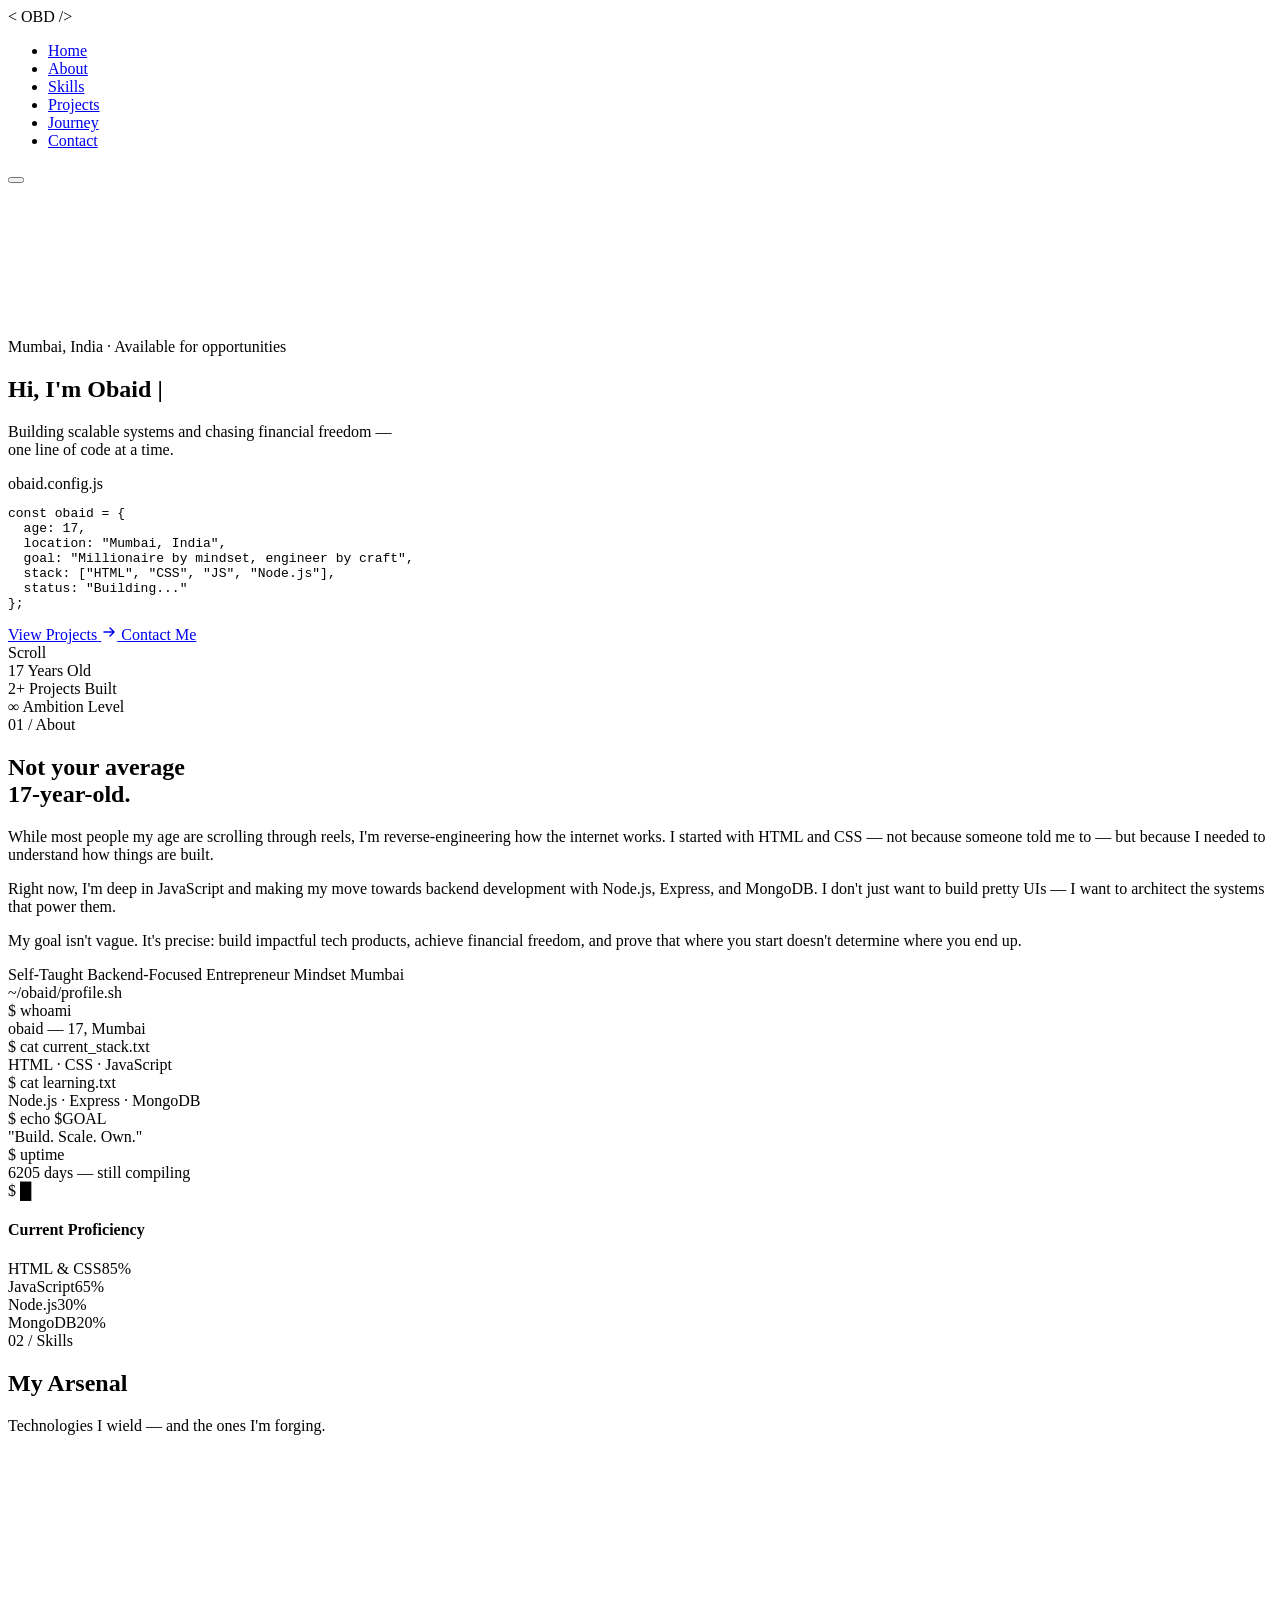
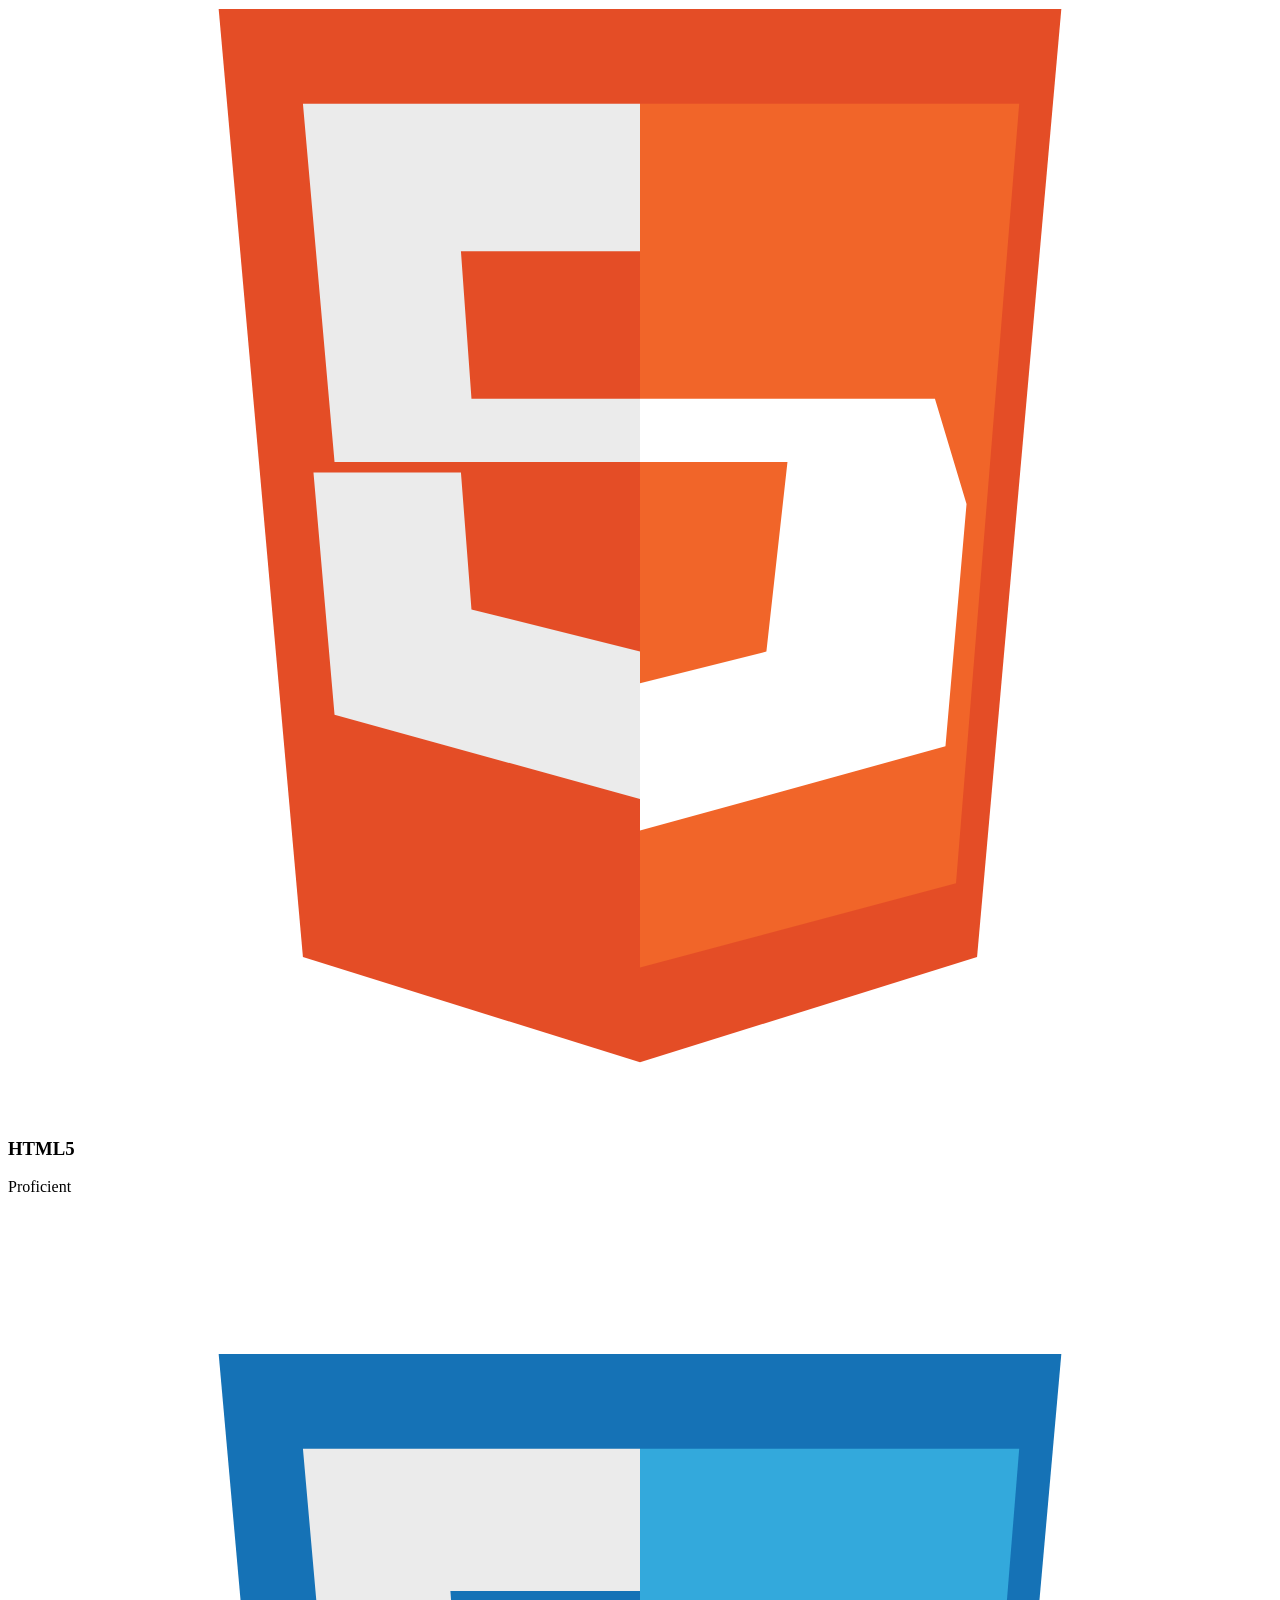
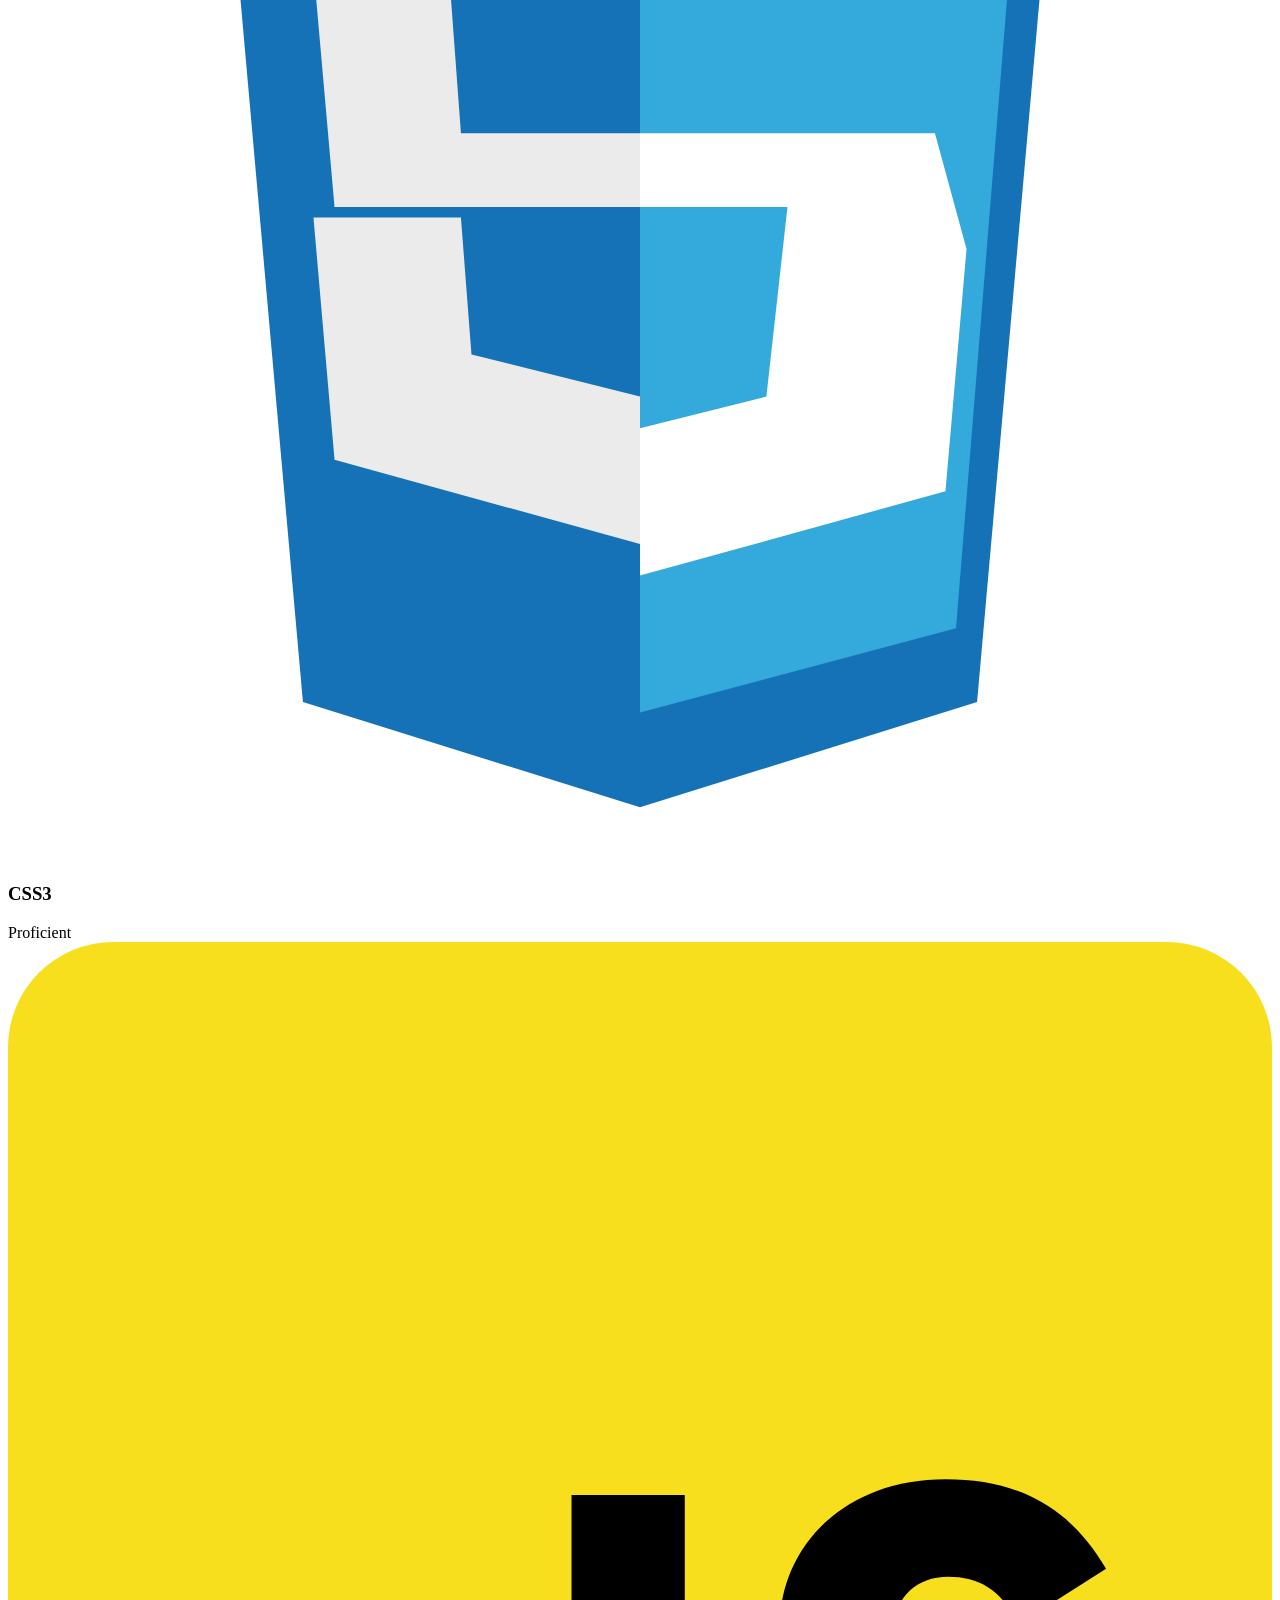
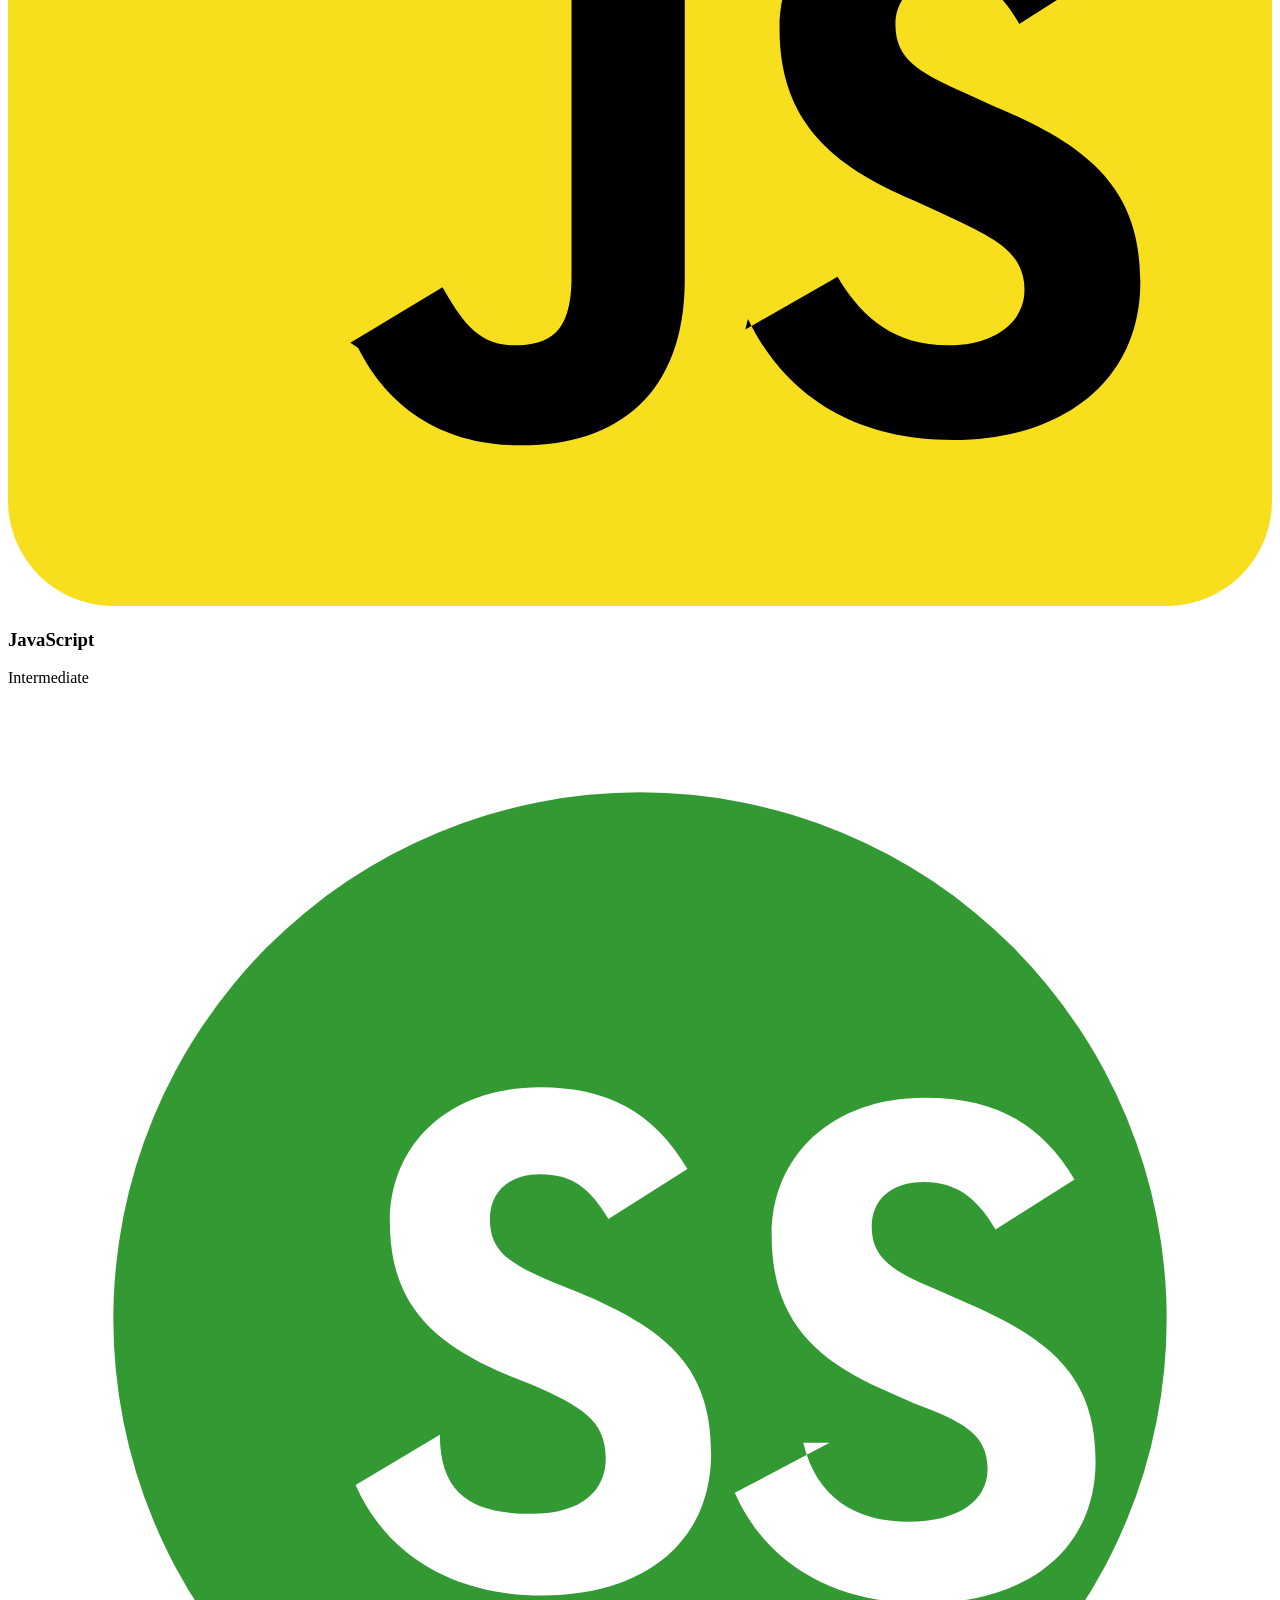
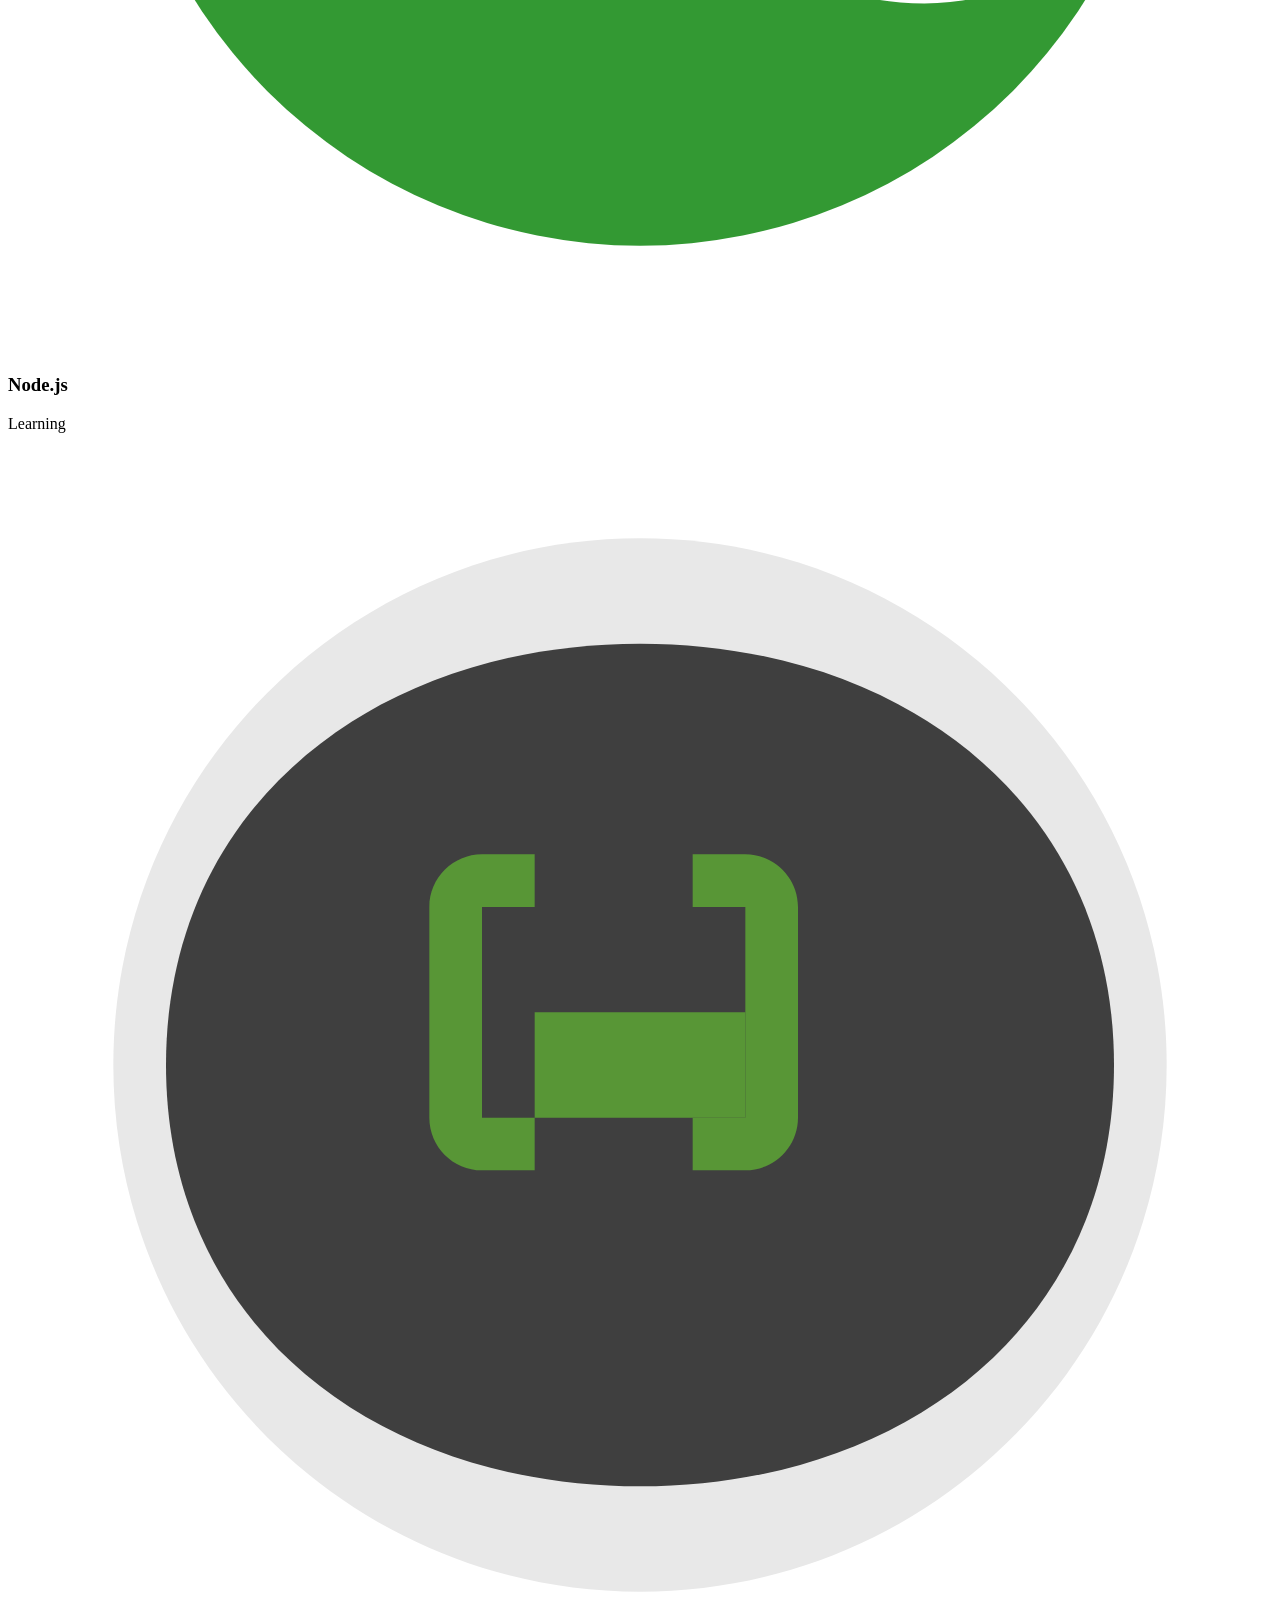
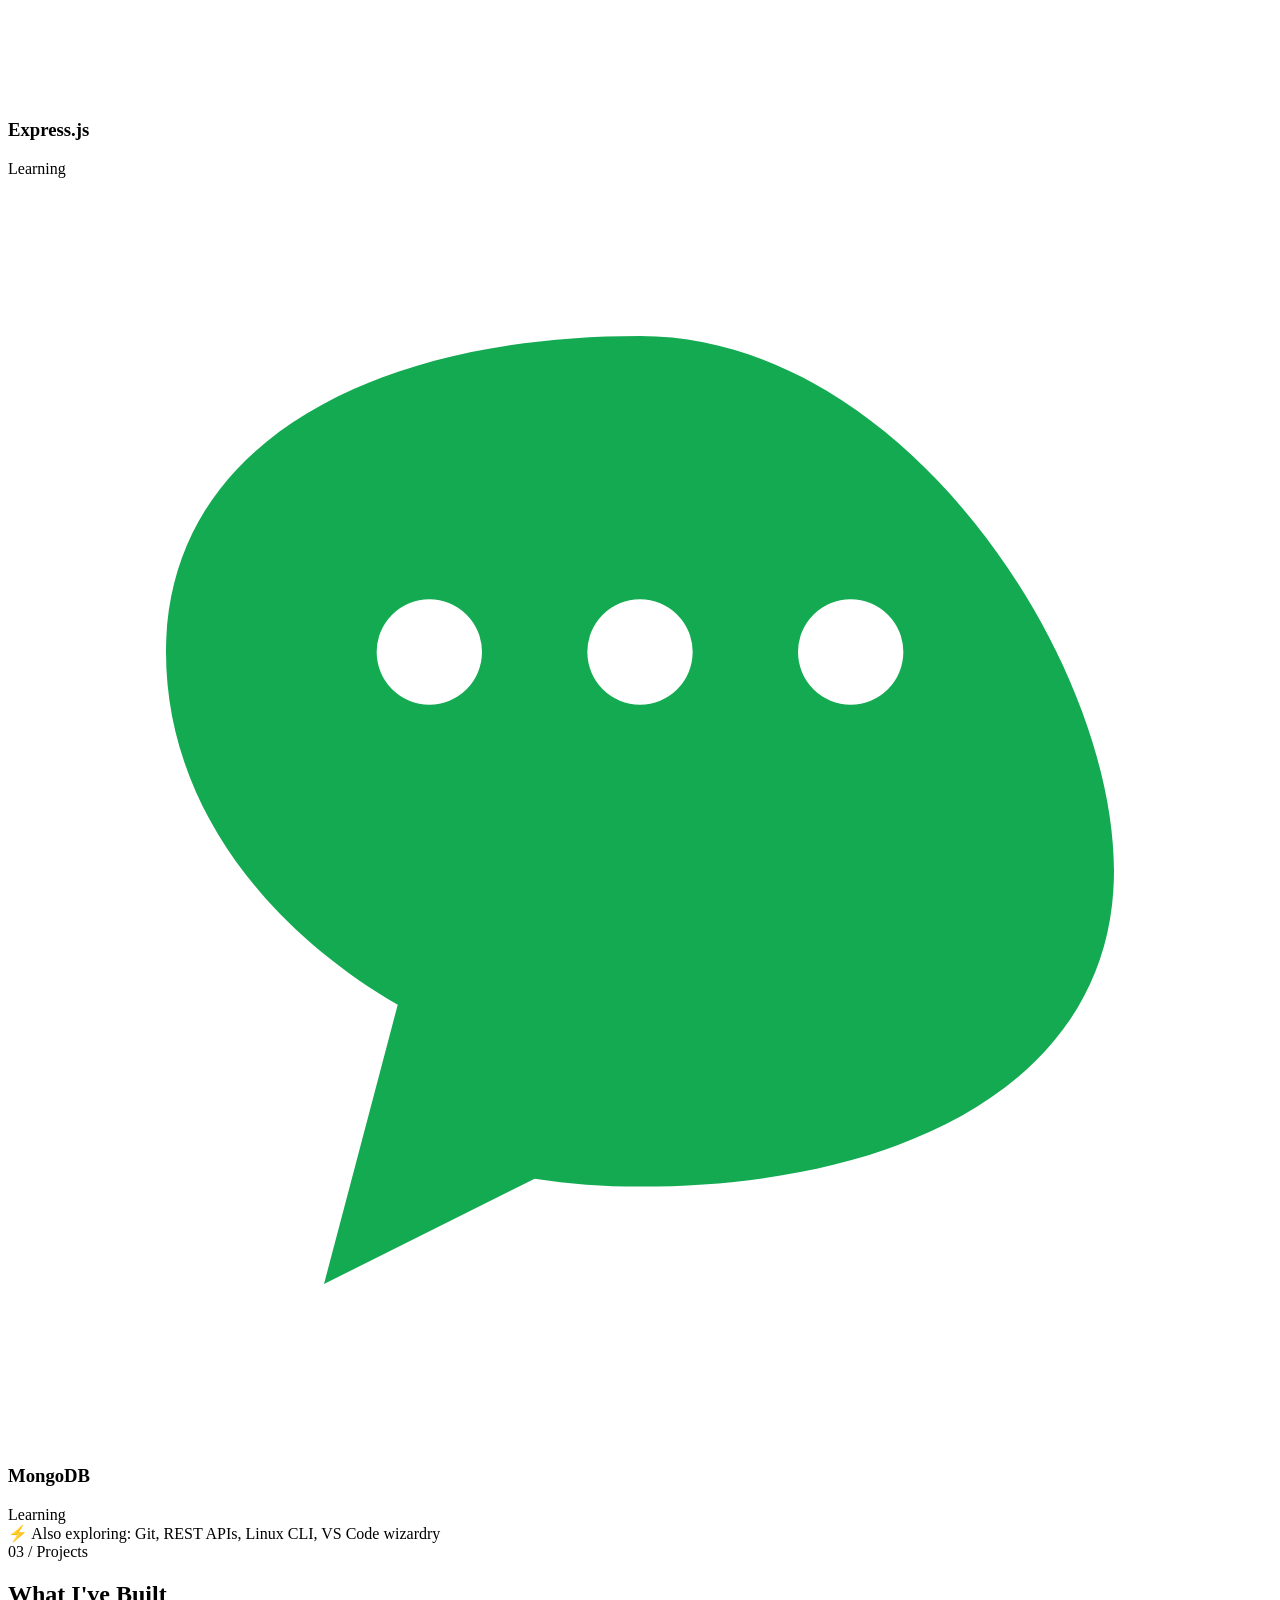
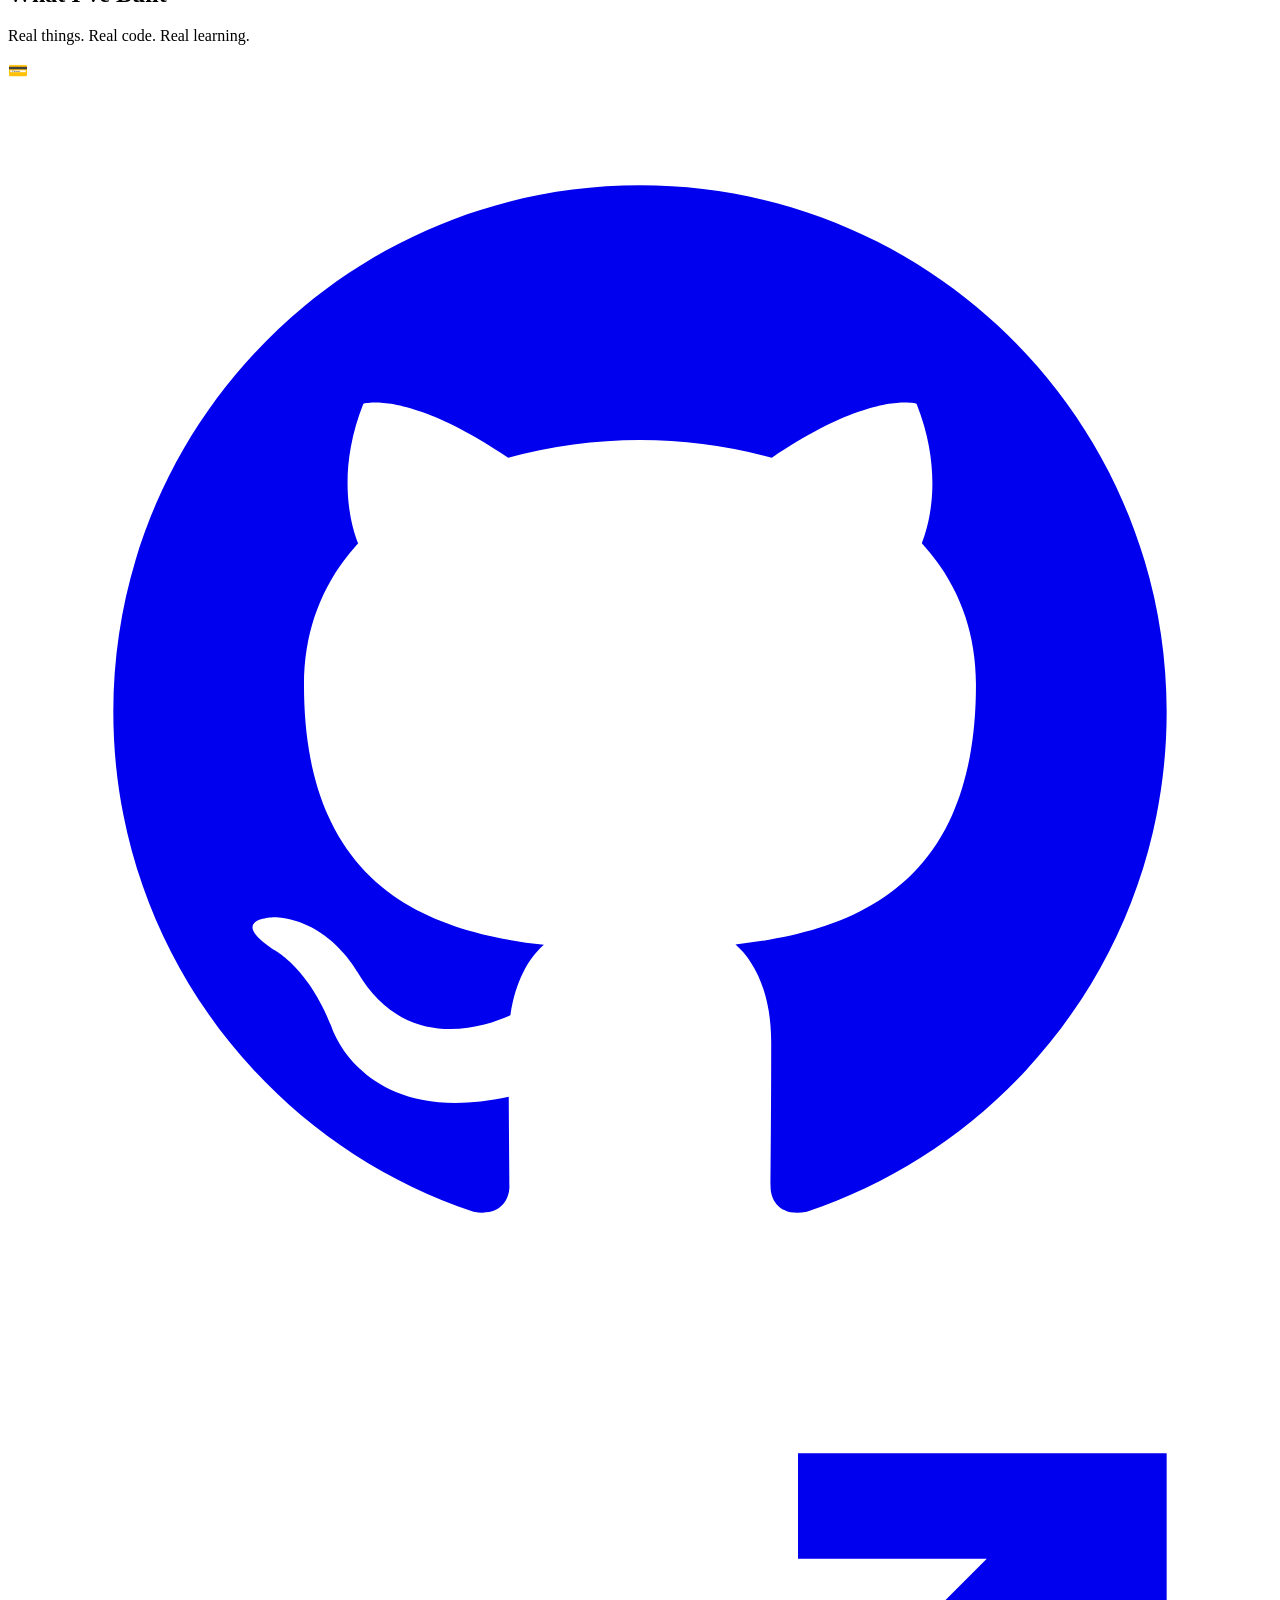
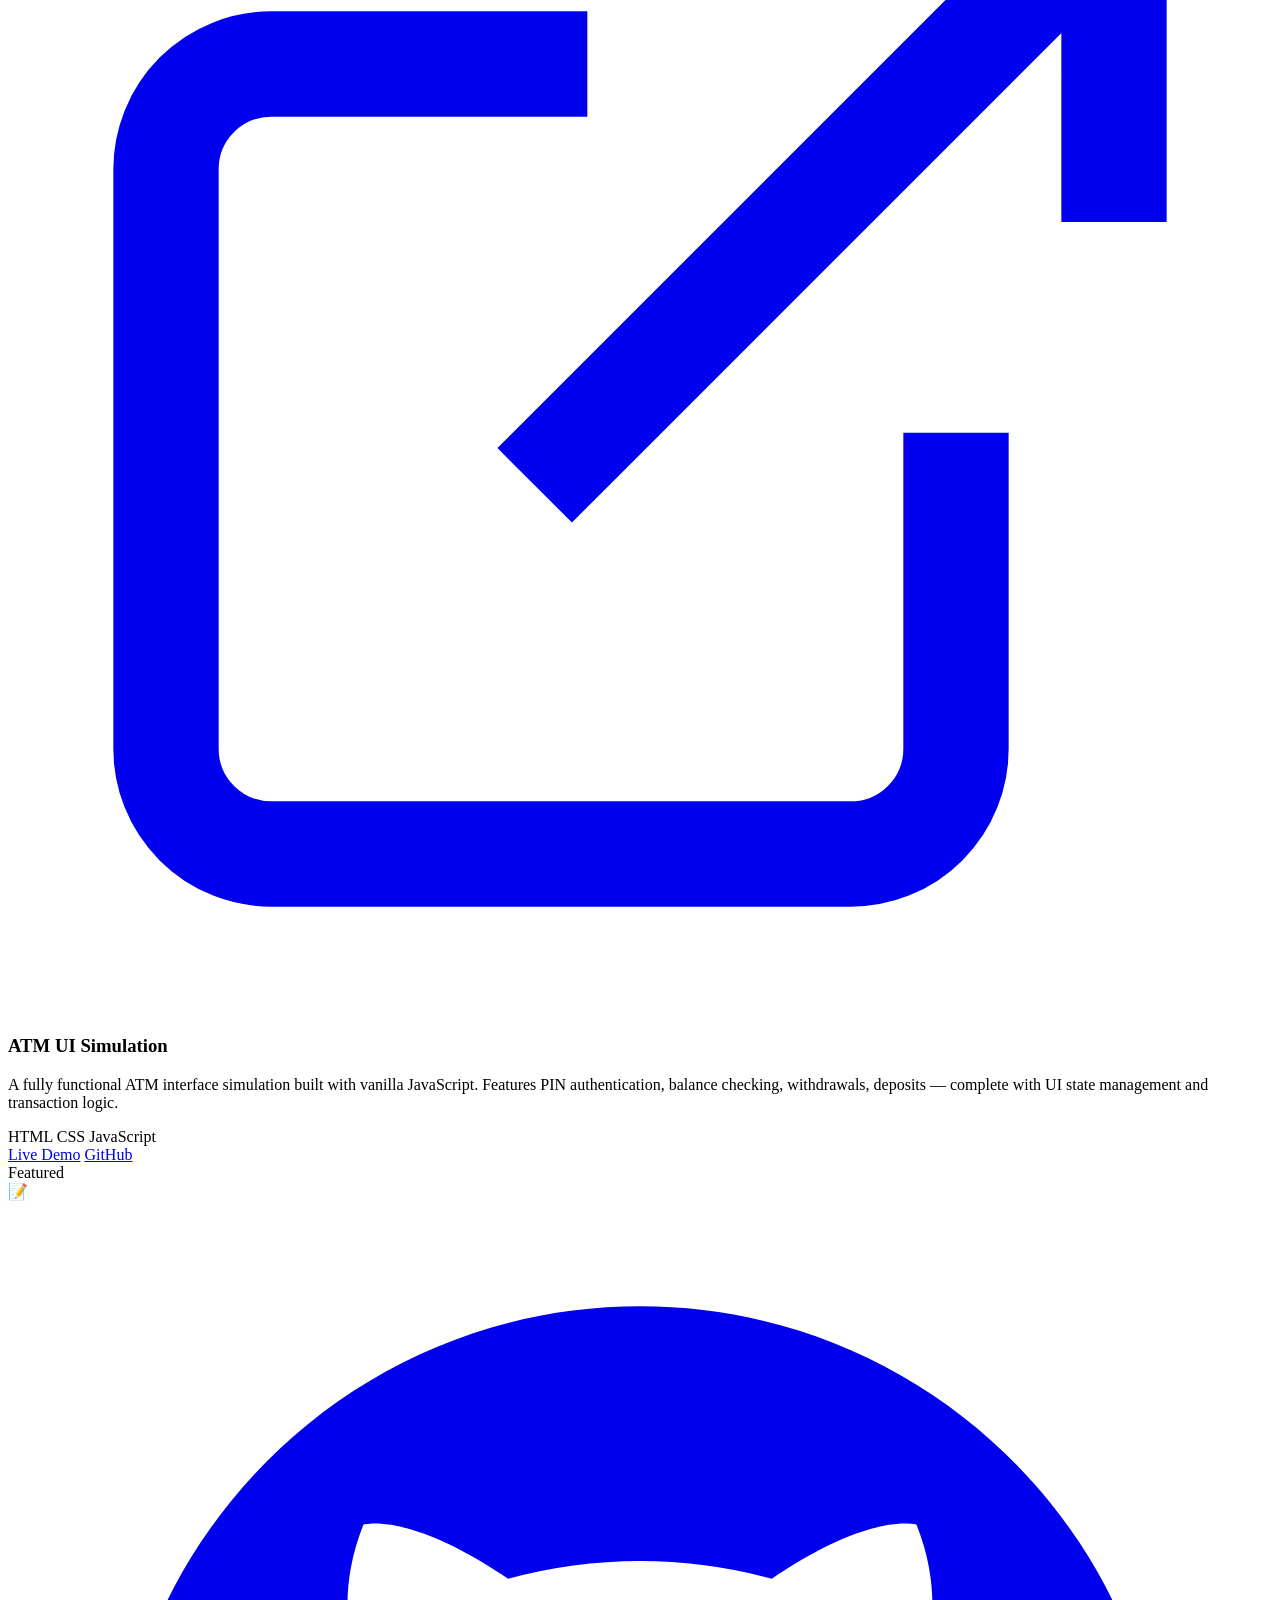
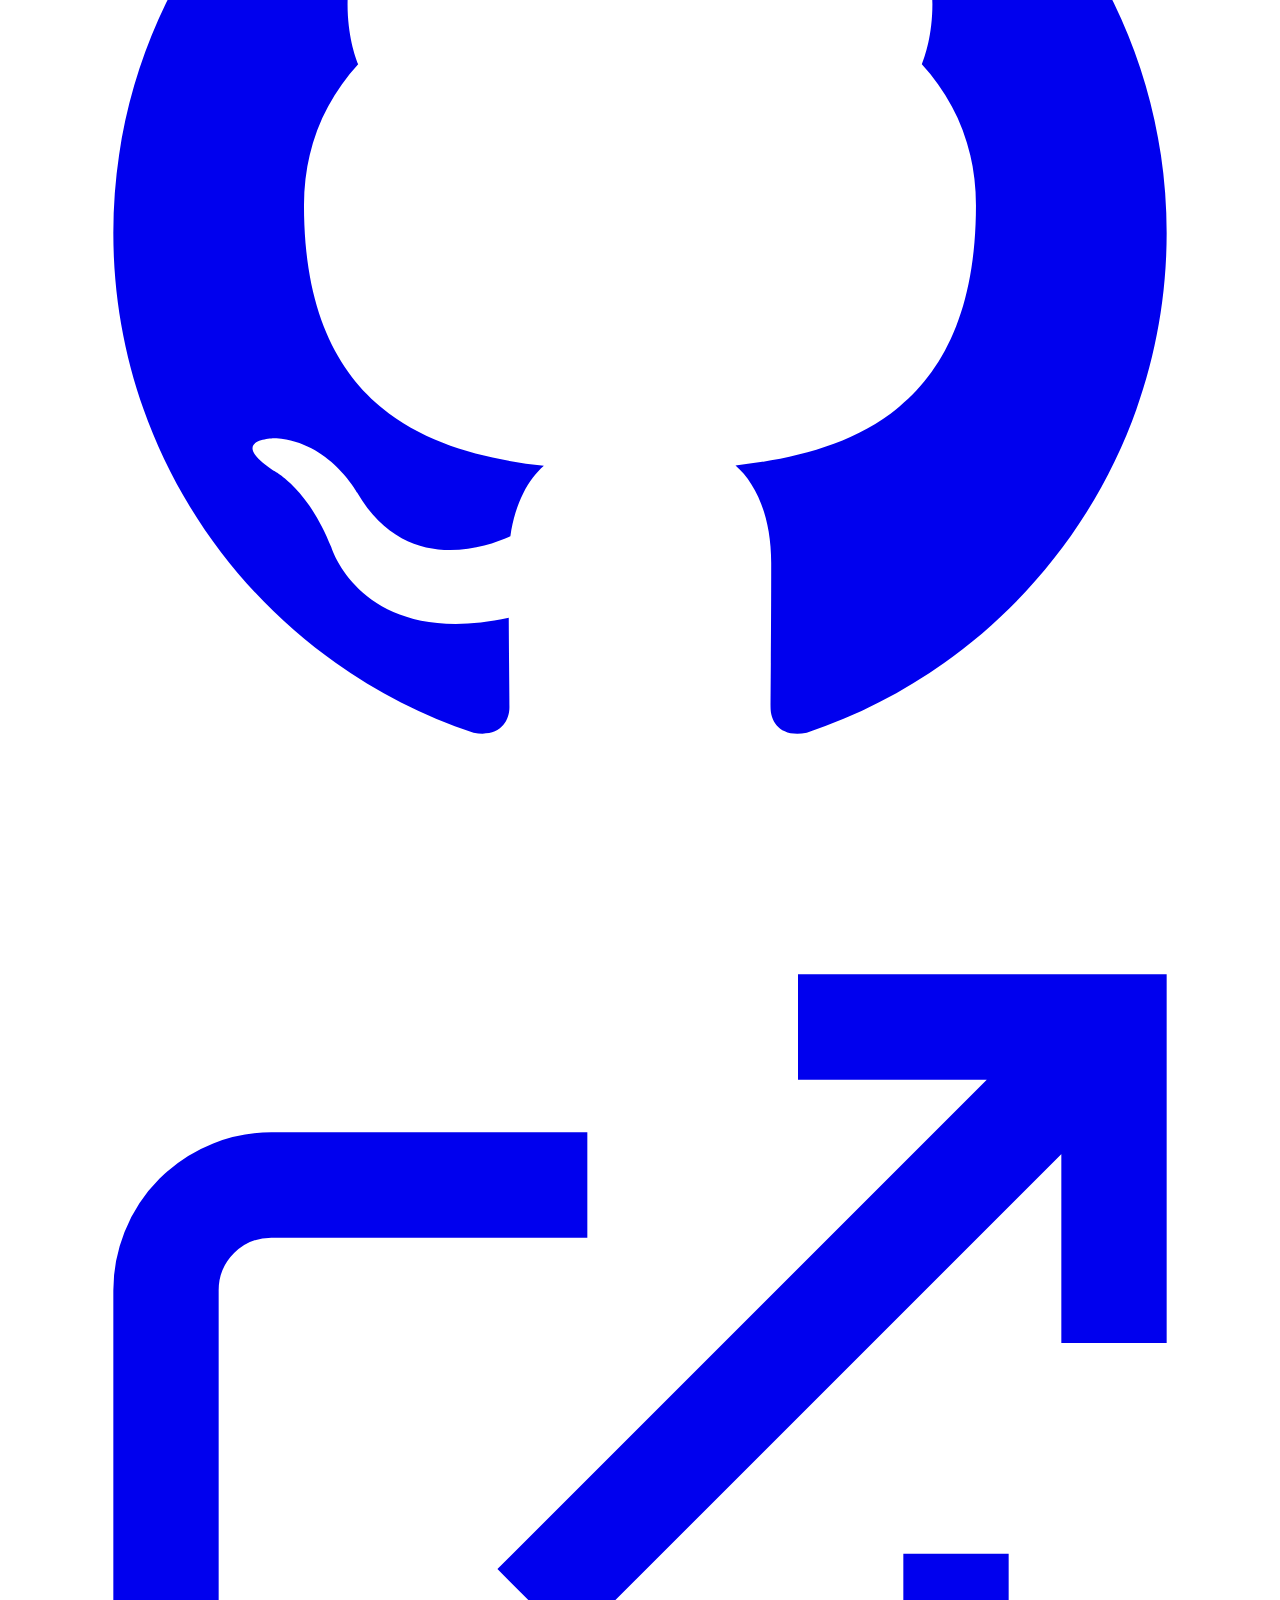
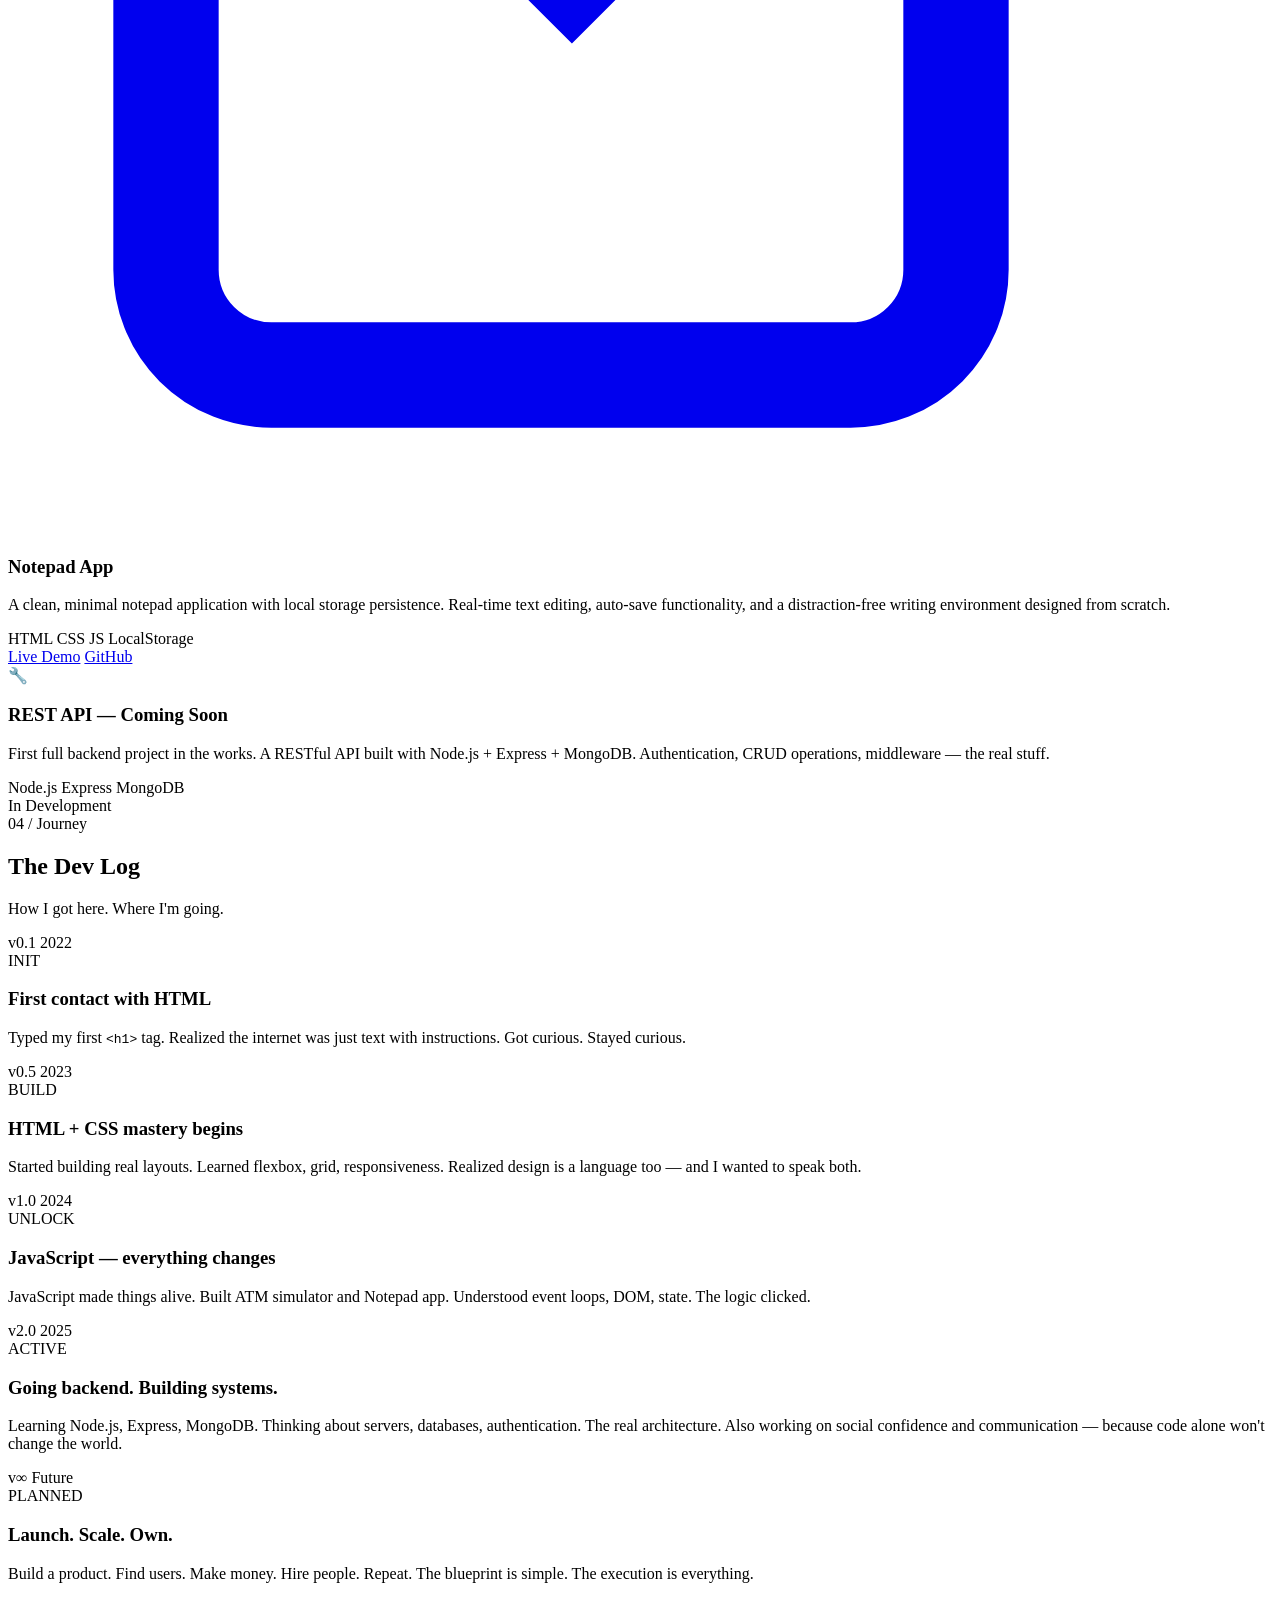
==== index.html @ c36f5278 "Rename Github port/index.html to index.html" ====
<!doctype html>
<html lang="en">
  <head>
    <meta charset="UTF-8" />
    <meta name="viewport" content="width=device-width, initial-scale=1.0" />
    <title>Obaid — Backend Engineer & Entrepreneur</title>
    <link rel="stylesheet" href="style.css" />
    <link rel="preconnect" href="https://fonts.googleapis.com" />
    <link rel="preconnect" href="https://fonts.gstatic.com" crossorigin />
    <link
      href="https://fonts.googleapis.com/css2?family=Space+Grotesk:wght@300;400;500;600;700&family=JetBrains+Mono:wght@300;400;500;700&family=Syne:wght@400;700;800&display=swap"
      rel="stylesheet"
    />
  </head>
  <body>
    <!-- CURSOR -->
    <div class="cursor" id="cursor"></div>
    <div class="cursor-trail" id="cursorTrail"></div>

    <!-- NAVBAR -->
    <nav class="navbar" id="navbar">
      <div class="nav-logo">
        <span class="logo-bracket">&lt;</span>
        <span class="logo-name">OBD</span>
        <span class="logo-bracket">/&gt;</span>
      </div>
      <ul class="nav-links">
        <li><a href="#hero" class="nav-link">Home</a></li>
        <li><a href="#about" class="nav-link">About</a></li>
        <li><a href="#skills" class="nav-link">Skills</a></li>
        <li><a href="#projects" class="nav-link">Projects</a></li>
        <li><a href="#journey" class="nav-link">Journey</a></li>
        <li><a href="#contact" class="nav-link">Contact</a></li>
      </ul>
      <button class="nav-toggle" id="navToggle" aria-label="Toggle menu">
        <span></span><span></span><span></span>
      </button>
    </nav>

    <!-- HERO -->
    <section class="hero" id="hero">
      <canvas id="heroCanvas"></canvas>
      <div class="hero-grid-overlay"></div>

      <div class="hero-content">
        <div class="hero-tag">
          <span class="tag-dot"></span>
          <span>Mumbai, India · Available for opportunities</span>
        </div>

        <h1 class="hero-title">
          <span class="title-line">
            <span class="title-hi">Hi, I'm</span>
            <span class="title-name"> Obaid</span>
          </span>
          <span class="title-line title-line-2">
            <span class="title-role typed-text" id="typedText"></span>
            <span class="cursor-blink">|</span>
          </span>
        </h1>

        <p class="hero-sub">
          Building scalable systems and chasing financial freedom —<br />
          one line of code at a time.
        </p>

        <div class="hero-code-snippet">
          <div class="snippet-header">
            <span class="dot red"></span>
            <span class="dot yellow"></span>
            <span class="dot green"></span>
            <span class="snippet-filename">obaid.config.js</span>
          </div>
          <pre
            class="snippet-body"
          ><code><span class="kw">const</span> obaid = {
  age: <span class="num">17</span>,
  location: <span class="str">"Mumbai, India"</span>,
  goal: <span class="str">"Millionaire by mindset, engineer by craft"</span>,
  stack: [<span class="str">"HTML"</span>, <span class="str">"CSS"</span>, <span class="str">"JS"</span>, <span class="str">"Node.js"</span>],
  status: <span class="str">"Building..."</span>
};</code></pre>
        </div>

        <div class="hero-cta">
          <a href="#projects" class="btn btn-primary">
            <span>View Projects</span>
            <svg width="16" height="16" viewBox="0 0 16 16" fill="none">
              <path
                d="M3 8h10M9 4l4 4-4 4"
                stroke="currentColor"
                stroke-width="1.5"
                stroke-linecap="round"
                stroke-linejoin="round"
              />
            </svg>
          </a>
          <a href="#contact" class="btn btn-ghost">Contact Me</a>
        </div>

        <div class="hero-scroll-hint">
          <div class="scroll-line"></div>
          <span>Scroll</span>
        </div>
      </div>

      <div class="hero-stats">
        <div class="stat-item">
          <span class="stat-num">17</span>
          <span class="stat-label">Years Old</span>
        </div>
        <div class="stat-divider"></div>
        <div class="stat-item">
          <span class="stat-num">2+</span>
          <span class="stat-label">Projects Built</span>
        </div>
        <div class="stat-divider"></div>
        <div class="stat-item">
          <span class="stat-num">∞</span>
          <span class="stat-label">Ambition Level</span>
        </div>
      </div>
    </section>

    <!-- ABOUT -->
    <section class="about" id="about">
      <div class="section-container">
        <div class="section-label">
          <span class="label-line"></span>
          <span>01 / About</span>
        </div>

        <div class="about-grid">
          <div class="about-left">
            <h2 class="section-title">
              Not your average<br />
              <span class="accent-green">17-year-old</span>.
            </h2>
            <div class="about-text">
              <p>
                While most people my age are scrolling through reels, I'm
                reverse-engineering how the internet works. I started with HTML
                and CSS — not because someone told me to — but because I needed
                to understand how things are built.
              </p>
              <p>
                Right now, I'm deep in JavaScript and making my move towards
                backend development with
                <span class="highlight">Node.js, Express, and MongoDB</span>. I
                don't just want to build pretty UIs — I want to architect the
                systems that power them.
              </p>
              <p>
                My goal isn't vague. It's precise: build impactful tech
                products, achieve financial freedom, and prove that where you
                start doesn't determine where you end up.
              </p>
            </div>

            <div class="about-badges">
              <span class="badge">Self-Taught</span>
              <span class="badge">Backend-Focused</span>
              <span class="badge">Entrepreneur Mindset</span>
              <span class="badge">Mumbai</span>
            </div>
          </div>

          <div class="about-right">
            <div class="terminal-card">
              <div class="terminal-header">
                <span class="dot red"></span>
                <span class="dot yellow"></span>
                <span class="dot green"></span>
                <span class="terminal-title">~/obaid/profile.sh</span>
              </div>
              <div class="terminal-body">
                <div class="terminal-line">
                  <span class="prompt">$</span> <span class="cmd">whoami</span>
                </div>
                <div class="terminal-output">obaid — 17, Mumbai</div>
                <div class="terminal-line">
                  <span class="prompt">$</span>
                  <span class="cmd">cat current_stack.txt</span>
                </div>
                <div class="terminal-output green">HTML · CSS · JavaScript</div>
                <div class="terminal-line">
                  <span class="prompt">$</span>
                  <span class="cmd">cat learning.txt</span>
                </div>
                <div class="terminal-output gold">
                  Node.js · Express · MongoDB
                </div>
                <div class="terminal-line">
                  <span class="prompt">$</span>
                  <span class="cmd">echo $GOAL</span>
                </div>
                <div class="terminal-output">"Build. Scale. Own."</div>
                <div class="terminal-line">
                  <span class="prompt">$</span> <span class="cmd">uptime</span>
                </div>
                <div class="terminal-output">6205 days — still compiling</div>
                <div class="terminal-line blink-line">
                  <span class="prompt">$</span>
                  <span class="cursor-blink">█</span>
                </div>
              </div>
            </div>

            <div class="skill-progress-section">
              <h4 class="progress-title">Current Proficiency</h4>
              <div class="progress-bars">
                <div class="progress-item">
                  <div class="progress-label">
                    <span>HTML & CSS</span><span class="progress-pct">85%</span>
                  </div>
                  <div class="progress-bar">
                    <div
                      class="progress-fill"
                      data-width="85"
                      style="--target: 85%"
                    ></div>
                  </div>
                </div>
                <div class="progress-item">
                  <div class="progress-label">
                    <span>JavaScript</span><span class="progress-pct">65%</span>
                  </div>
                  <div class="progress-bar">
                    <div
                      class="progress-fill"
                      data-width="65"
                      style="--target: 65%"
                    ></div>
                  </div>
                </div>
                <div class="progress-item">
                  <div class="progress-label">
                    <span>Node.js</span><span class="progress-pct">30%</span>
                  </div>
                  <div class="progress-bar">
                    <div
                      class="progress-fill"
                      data-width="30"
                      style="--target: 30%"
                    ></div>
                  </div>
                </div>
                <div class="progress-item">
                  <div class="progress-label">
                    <span>MongoDB</span><span class="progress-pct">20%</span>
                  </div>
                  <div class="progress-bar">
                    <div
                      class="progress-fill"
                      data-width="20"
                      style="--target: 20%"
                    ></div>
                  </div>
                </div>
              </div>
            </div>
          </div>
        </div>
      </div>
    </section>

    <!-- SKILLS -->
    <section class="skills" id="skills">
      <div class="section-container">
        <div class="section-label">
          <span class="label-line"></span>
          <span>02 / Skills</span>
        </div>
        <h2 class="section-title">
          My <span class="accent-green">Arsenal</span>
        </h2>
        <p class="section-sub">
          Technologies I wield — and the ones I'm forging.
        </p>

        <div class="skills-grid">
          <div class="skill-card" data-level="proficient">
            <div class="skill-card-glow"></div>
            <div class="skill-icon">
              <svg
                viewBox="0 0 48 48"
                fill="none"
                xmlns="http://www.w3.org/2000/svg"
              >
                <path d="M8 6l3.2 36L24 46l12.8-4L40 6H8z" fill="#E44D26" />
                <path d="M24 42.4V9.6H38.4L36 39.2 24 42.4z" fill="#F16529" />
                <path
                  d="M24 20.8H17.6l-.4-5.6H24v-5.6H11.2l1.2 13.6H24V20.8zM24 30.4l-6.4-1.6-.4-5.2H11.6l.8 9.2 11.6 3.2V30.4z"
                  fill="#EBEBEB"
                />
                <path
                  d="M24 20.8v2.4h5.6l-.8 7.2-4.8 1.2v5.6l11.6-3.2.8-9.2-1.2-4H24z"
                  fill="#fff"
                />
              </svg>
            </div>
            <h3 class="skill-name">HTML5</h3>
            <span class="skill-level">Proficient</span>
            <div class="skill-bar">
              <div class="skill-fill" style="--w: 85%"></div>
            </div>
          </div>

          <div class="skill-card" data-level="proficient">
            <div class="skill-card-glow"></div>
            <div class="skill-icon">
              <svg
                viewBox="0 0 48 48"
                fill="none"
                xmlns="http://www.w3.org/2000/svg"
              >
                <path d="M8 6l3.2 36L24 46l12.8-4L40 6H8z" fill="#1572B6" />
                <path d="M24 42.4V9.6H38.4L36 39.2 24 42.4z" fill="#33A9DC" />
                <path
                  d="M24 20.4H17.2L16.8 15H24V9.6H11.2l1.2 13.6H24v-2.8zM24 30.4l-6.4-1.6-.4-5.2H11.6l.8 9.2 11.6 3.2V30.4z"
                  fill="#EBEBEB"
                />
                <path
                  d="M24 20.4v2.8h5.6l-.8 7.2-4.8 1.2v5.6l11.6-3.2.8-9.2-1.2-4.4H24z"
                  fill="#fff"
                />
              </svg>
            </div>
            <h3 class="skill-name">CSS3</h3>
            <span class="skill-level">Proficient</span>
            <div class="skill-bar">
              <div class="skill-fill" style="--w: 83%"></div>
            </div>
          </div>

          <div class="skill-card" data-level="intermediate">
            <div class="skill-card-glow"></div>
            <div class="skill-icon">
              <svg
                viewBox="0 0 48 48"
                fill="none"
                xmlns="http://www.w3.org/2000/svg"
              >
                <rect width="48" height="48" rx="4" fill="#F7DF1E" />
                <path
                  d="M13 38l3.5-2.1c.7 1.2 1.3 2.2 2.7 2.2 1.4 0 2.2-.5 2.2-2.6V21h4.3v14.6c0 4.3-2.5 6.3-6.2 6.3-3.3 0-5.2-1.7-6.2-3.7M28 37.5l3.5-2c.9 1.5 2.1 2.6 4.2 2.6 1.8 0 2.9-.9 2.9-2.1 0-1.5-1.2-2-3.1-2.9l-1.1-.5c-3.1-1.3-5.1-3-5.1-6.5 0-3.2 2.5-5.7 6.3-5.7 2.7 0 4.7 1 6.1 3.4l-3.3 2.1c-.7-1.3-1.5-1.8-2.7-1.8-1.2 0-2 .8-2 1.8 0 1.3.8 1.8 2.6 2.6l1.1.5c3.6 1.5 5.6 3.1 5.6 6.7 0 3.8-3 6-7.1 6-4 0-6.5-1.9-7.8-4.6"
                  fill="#000"
                />
              </svg>
            </div>
            <h3 class="skill-name">JavaScript</h3>
            <span class="skill-level">Intermediate</span>
            <div class="skill-bar">
              <div class="skill-fill" style="--w: 65%"></div>
            </div>
          </div>

          <div class="skill-card learning" data-level="learning">
            <div class="skill-card-glow"></div>
            <div class="skill-icon">
              <svg
                viewBox="0 0 48 48"
                fill="none"
                xmlns="http://www.w3.org/2000/svg"
              >
                <circle cx="24" cy="24" r="20" fill="#339933" />
                <path
                  d="M16.4 28.4c0 2.4 1.4 3 3.5 3 1.9 0 2.8-.9 2.8-2.1 0-1.5-1-2-2.8-2.8l-1-.4c-2.8-1.2-4.4-2.7-4.4-5.8 0-2.9 2.2-5.1 5.7-5.1 2.5 0 4.3.9 5.6 3.1l-3 1.9c-.7-1.2-1.4-1.7-2.6-1.7-1.2 0-1.9.7-1.9 1.7 0 1.2.7 1.7 2.4 2.4l1 .4c3.3 1.4 5 2.8 5 6.1 0 3.5-2.7 5.4-6.4 5.4-3.6 0-6-1.7-7.1-4.2l3.2-1.9zM30.2 28.7c.5 2.1 2 3 4 3 1.9 0 3-.8 3-2 0-1.3-.9-1.8-2.8-2.5l-.9-.4c-2.8-1.2-4.5-2.7-4.5-6 0-3 2.3-5.2 5.8-5.2 2.6 0 4.4.9 5.7 3.1l-3 1.9c-.7-1.2-1.5-1.8-2.7-1.8-1.3 0-2 .7-2 1.7 0 1.2.8 1.7 2.5 2.4l.9.4c3.3 1.4 5.1 2.8 5.1 6.1 0 3.5-2.8 5.4-6.5 5.4-3.7 0-6.1-1.7-7.2-4.2l3.6-1.9z"
                  fill="white"
                />
              </svg>
            </div>
            <h3 class="skill-name">Node.js</h3>
            <span class="skill-level learning-badge">Learning</span>
            <div class="skill-bar">
              <div class="skill-fill" style="--w: 30%"></div>
            </div>
          </div>

          <div class="skill-card learning" data-level="learning">
            <div class="skill-card-glow"></div>
            <div class="skill-icon">
              <svg
                viewBox="0 0 48 48"
                fill="none"
                xmlns="http://www.w3.org/2000/svg"
              >
                <path
                  d="M24 4C12.95 4 4 12.95 4 24s8.95 20 20 20 20-8.95 20-20S35.05 4 24 4z"
                  fill="#E8E8E8"
                />
                <path
                  d="M24 8C14.06 8 6 14.06 6 24 6 33.94 14.06 40 24 40c9.94 0 18-6.06 18-16 0-9.94-8.06-16-18-16z"
                  fill="#3F3F3F"
                />
                <path
                  d="M16 18c0-1.1.9-2 2-2h2v2h-2v8h2v2h-2c-1.1 0-2-.9-2-2v-8zM30 18c0-1.1-.9-2-2-2h-2v2h2v8h-2v2h2c1.1 0 2-.9 2-2v-8z"
                  fill="#589636"
                />
                <path d="M20 22h8v4h-8z" fill="#589636" />
              </svg>
            </div>
            <h3 class="skill-name">Express.js</h3>
            <span class="skill-level learning-badge">Learning</span>
            <div class="skill-bar">
              <div class="skill-fill" style="--w: 25%"></div>
            </div>
          </div>

          <div class="skill-card learning" data-level="learning">
            <div class="skill-card-glow"></div>
            <div class="skill-icon">
              <svg
                viewBox="0 0 48 48"
                fill="none"
                xmlns="http://www.w3.org/2000/svg"
              >
                <path
                  d="M24 6C14 6 6 10 6 18c0 5.5 3.5 10.3 8.8 13.4L12 42l8-4c1.3.2 2.6.3 4 .3 10 0 18-4 18-12S34 6 24 6z"
                  fill="#13AA52"
                />
                <path
                  d="M16 20a2 2 0 100-4 2 2 0 000 4zM24 20a2 2 0 100-4 2 2 0 000 4zM32 20a2 2 0 100-4 2 2 0 000 4z"
                  fill="white"
                />
              </svg>
            </div>
            <h3 class="skill-name">MongoDB</h3>
            <span class="skill-level learning-badge">Learning</span>
            <div class="skill-bar">
              <div class="skill-fill" style="--w: 20%"></div>
            </div>
          </div>
        </div>

        <div class="skills-footer">
          <div class="skills-note">
            <span class="note-icon">⚡</span>
            <span
              >Also exploring: Git, REST APIs, Linux CLI, VS Code wizardry</span
            >
          </div>
        </div>
      </div>
    </section>

    <!-- PROJECTS -->
    <section class="projects" id="projects">
      <div class="section-container">
        <div class="section-label">
          <span class="label-line"></span>
          <span>03 / Projects</span>
        </div>
        <h2 class="section-title">
          What I've <span class="accent-gold">Built</span>
        </h2>
        <p class="section-sub">Real things. Real code. Real learning.</p>

        <div class="projects-grid">
          <div class="project-card featured">
            <div class="project-glow"></div>
            <div class="project-header">
              <div class="project-icon">💳</div>
              <div class="project-links">
                <a href="#" class="icon-link" title="GitHub">
                  <svg viewBox="0 0 24 24" fill="currentColor">
                    <path
                      d="M12 2C6.477 2 2 6.477 2 12c0 4.418 2.865 8.166 6.839 9.489.5.092.682-.217.682-.482 0-.237-.009-.866-.013-1.7-2.782.604-3.369-1.34-3.369-1.34-.454-1.156-1.11-1.462-1.11-1.462-.908-.62.069-.608.069-.608 1.003.07 1.531 1.03 1.531 1.03.892 1.529 2.341 1.087 2.91.832.092-.647.35-1.088.636-1.338-2.22-.253-4.555-1.11-4.555-4.943 0-1.091.39-1.984 1.029-2.683-.103-.253-.446-1.27.098-2.647 0 0 .84-.269 2.75 1.025A9.578 9.578 0 0112 6.836a9.59 9.59 0 012.504.337c1.909-1.294 2.747-1.025 2.747-1.025.546 1.377.202 2.394.1 2.647.64.699 1.028 1.592 1.028 2.683 0 3.842-2.339 4.687-4.566 4.935.359.309.678.919.678 1.852 0 1.336-.012 2.415-.012 2.743 0 .267.18.578.688.48C19.138 20.161 22 16.416 22 12c0-5.523-4.477-10-10-10z"
                    />
                  </svg>
                </a>
                <a href="#" class="icon-link" title="Live Demo">
                  <svg
                    viewBox="0 0 24 24"
                    fill="none"
                    stroke="currentColor"
                    stroke-width="2"
                  >
                    <path
                      d="M18 13v6a2 2 0 01-2 2H5a2 2 0 01-2-2V8a2 2 0 012-2h6M15 3h6v6M10 14L21 3"
                    />
                  </svg>
                </a>
              </div>
            </div>
            <div class="project-body">
              <h3 class="project-title">ATM UI Simulation</h3>
              <p class="project-desc">
                A fully functional ATM interface simulation built with vanilla
                JavaScript. Features PIN authentication, balance checking,
                withdrawals, deposits — complete with UI state management and
                transaction logic.
              </p>
              <div class="project-tech">
                <span class="tech-tag">HTML</span>
                <span class="tech-tag">CSS</span>
                <span class="tech-tag">JavaScript</span>
              </div>
            </div>
            <div class="project-footer">
              <a href="#" class="btn btn-sm btn-primary">Live Demo</a>
              <a href="#" class="btn btn-sm btn-ghost">GitHub</a>
            </div>
            <div class="project-badge">Featured</div>
          </div>

          <div class="project-card">
            <div class="project-glow"></div>
            <div class="project-header">
              <div class="project-icon">📝</div>
              <div class="project-links">
                <a href="#" class="icon-link" title="GitHub">
                  <svg viewBox="0 0 24 24" fill="currentColor">
                    <path
                      d="M12 2C6.477 2 2 6.477 2 12c0 4.418 2.865 8.166 6.839 9.489.5.092.682-.217.682-.482 0-.237-.009-.866-.013-1.7-2.782.604-3.369-1.34-3.369-1.34-.454-1.156-1.11-1.462-1.11-1.462-.908-.62.069-.608.069-.608 1.003.07 1.531 1.03 1.531 1.03.892 1.529 2.341 1.087 2.91.832.092-.647.35-1.088.636-1.338-2.22-.253-4.555-1.11-4.555-4.943 0-1.091.39-1.984 1.029-2.683-.103-.253-.446-1.27.098-2.647 0 0 .84-.269 2.75 1.025A9.578 9.578 0 0112 6.836a9.59 9.59 0 012.504.337c1.909-1.294 2.747-1.025 2.747-1.025.546 1.377.202 2.394.1 2.647.64.699 1.028 1.592 1.028 2.683 0 3.842-2.339 4.687-4.566 4.935.359.309.678.919.678 1.852 0 1.336-.012 2.415-.012 2.743 0 .267.18.578.688.48C19.138 20.161 22 16.416 22 12c0-5.523-4.477-10-10-10z"
                    />
                  </svg>
                </a>
                <a href="#" class="icon-link" title="Live Demo">
                  <svg
                    viewBox="0 0 24 24"
                    fill="none"
                    stroke="currentColor"
                    stroke-width="2"
                  >
                    <path
                      d="M18 13v6a2 2 0 01-2 2H5a2 2 0 01-2-2V8a2 2 0 012-2h6M15 3h6v6M10 14L21 3"
                    />
                  </svg>
                </a>
              </div>
            </div>
            <div class="project-body">
              <h3 class="project-title">Notepad App</h3>
              <p class="project-desc">
                A clean, minimal notepad application with local storage
                persistence. Real-time text editing, auto-save functionality,
                and a distraction-free writing environment designed from
                scratch.
              </p>
              <div class="project-tech">
                <span class="tech-tag">HTML</span>
                <span class="tech-tag">CSS</span>
                <span class="tech-tag">JS</span>
                <span class="tech-tag">LocalStorage</span>
              </div>
            </div>
            <div class="project-footer">
              <a href="#" class="btn btn-sm btn-primary">Live Demo</a>
              <a href="#" class="btn btn-sm btn-ghost">GitHub</a>
            </div>
          </div>

          <div class="project-card upcoming">
            <div class="project-glow"></div>
            <div class="project-header">
              <div class="project-icon">🔧</div>
            </div>
            <div class="project-body">
              <h3 class="project-title">REST API — Coming Soon</h3>
              <p class="project-desc">
                First full backend project in the works. A RESTful API built
                with Node.js + Express + MongoDB. Authentication, CRUD
                operations, middleware — the real stuff.
              </p>
              <div class="project-tech">
                <span class="tech-tag upcoming-tag">Node.js</span>
                <span class="tech-tag upcoming-tag">Express</span>
                <span class="tech-tag upcoming-tag">MongoDB</span>
              </div>
            </div>
            <div class="project-footer">
              <span class="coming-soon-badge">In Development</span>
            </div>
          </div>
        </div>
      </div>
    </section>

    <!-- JOURNEY -->
    <section class="journey" id="journey">
      <div class="section-container">
        <div class="section-label">
          <span class="label-line"></span>
          <span>04 / Journey</span>
        </div>
        <h2 class="section-title">
          The <span class="accent-green">Dev Log</span>
        </h2>
        <p class="section-sub">How I got here. Where I'm going.</p>

        <div class="devlog">
          <div class="devlog-entry" data-aos="fade-up">
            <div class="devlog-meta">
              <span class="devlog-version">v0.1</span>
              <span class="devlog-date">2022</span>
            </div>
            <div class="devlog-content">
              <div class="devlog-header">
                <span class="devlog-status status-done">INIT</span>
                <h3>First contact with HTML</h3>
              </div>
              <p>
                Typed my first <code>&lt;h1&gt;</code> tag. Realized the
                internet was just text with instructions. Got curious. Stayed
                curious.
              </p>
            </div>
          </div>

          <div class="devlog-entry" data-aos="fade-up">
            <div class="devlog-meta">
              <span class="devlog-version">v0.5</span>
              <span class="devlog-date">2023</span>
            </div>
            <div class="devlog-content">
              <div class="devlog-header">
                <span class="devlog-status status-done">BUILD</span>
                <h3>HTML + CSS mastery begins</h3>
              </div>
              <p>
                Started building real layouts. Learned flexbox, grid,
                responsiveness. Realized design is a language too — and I wanted
                to speak both.
              </p>
            </div>
          </div>

          <div class="devlog-entry" data-aos="fade-up">
            <div class="devlog-meta">
              <span class="devlog-version">v1.0</span>
              <span class="devlog-date">2024</span>
            </div>
            <div class="devlog-content">
              <div class="devlog-header">
                <span class="devlog-status status-done">UNLOCK</span>
                <h3>JavaScript — everything changes</h3>
              </div>
              <p>
                JavaScript made things alive. Built ATM simulator and Notepad
                app. Understood event loops, DOM, state. The logic clicked.
              </p>
            </div>
          </div>

          <div class="devlog-entry active" data-aos="fade-up">
            <div class="devlog-meta">
              <span class="devlog-version">v2.0</span>
              <span class="devlog-date">2025</span>
            </div>
            <div class="devlog-content">
              <div class="devlog-header">
                <span class="devlog-status status-active">ACTIVE</span>
                <h3>Going backend. Building systems.</h3>
              </div>
              <p>
                Learning Node.js, Express, MongoDB. Thinking about servers,
                databases, authentication. The real architecture. Also working
                on social confidence and communication — because code alone
                won't change the world.
              </p>
            </div>
          </div>

          <div class="devlog-entry upcoming-entry" data-aos="fade-up">
            <div class="devlog-meta">
              <span class="devlog-version">v∞</span>
              <span class="devlog-date">Future</span>
            </div>
            <div class="devlog-content">
              <div class="devlog-header">
                <span class="devlog-status status-upcoming">PLANNED</span>
                <h3>Launch. Scale. Own.</h3>
              </div>
              <p>
                Build a product. Find users. Make money. Hire people. Repeat.
                The blueprint is simple. The execution is everything.
              </p>
            </div>
          </div>
        </div>

        <div class="mindset-cards">
          <div class="mindset-card">
            <span class="mindset-icon">🧠</span>
            <h4>Self-Learner</h4>
            <p>
              No CS degree required. The internet is my university and
              consistency is the curriculum.
            </p>
          </div>
          <div class="mindset-card">
            <span class="mindset-icon">💬</span>
            <h4>Social Growth</h4>
            <p>
              Working on communication, confidence, and connecting with the
              right people. Soft skills are code too.
            </p>
          </div>
          <div class="mindset-card">
            <span class="mindset-icon">🚀</span>
            <h4>Entrepreneur First</h4>
            <p>
              I write code to build businesses — not just to pass interviews.
              Every project is a potential product.
            </p>
          </div>
        </div>
      </div>
    </section>

    <!-- CONTACT -->
    <section class="contact" id="contact">
      <div class="section-container">
        <div class="section-label">
          <span class="label-line"></span>
          <span>05 / Contact</span>
        </div>

        <div class="contact-grid">
          <div class="contact-left">
            <h2 class="section-title">
              Let's build<br /><span class="accent-green">something</span
              ><br />powerful.
            </h2>
            <p class="contact-sub">
              Whether it's a collab, a project, feedback on my work, or just a
              conversation about tech and ambition — I'm open.
            </p>

            <div class="contact-links">
              <a href="mailto:obaid@example.com" class="contact-link">
                <div class="contact-link-icon">
                  <svg
                    viewBox="0 0 24 24"
                    fill="none"
                    stroke="currentColor"
                    stroke-width="1.5"
                  >
                    <path
                      d="M4 4h16c1.1 0 2 .9 2 2v12c0 1.1-.9 2-2 2H4c-1.1 0-2-.9-2-2V6c0-1.1.9-2 2-2z"
                    />
                    <polyline points="22,6 12,13 2,6" />
                  </svg>
                </div>
                <div>
                  <span class="contact-link-label">Email</span>
                  <span class="contact-link-value">obaid@example.com</span>
                </div>
              </a>
              <a href="https://github.com" target="_blank" class="contact-link">
                <div class="contact-link-icon">
                  <svg viewBox="0 0 24 24" fill="currentColor">
                    <path
                      d="M12 2C6.477 2 2 6.477 2 12c0 4.418 2.865 8.166 6.839 9.489.5.092.682-.217.682-.482 0-.237-.009-.866-.013-1.7-2.782.604-3.369-1.34-3.369-1.34-.454-1.156-1.11-1.462-1.11-1.462-.908-.62.069-.608.069-.608 1.003.07 1.531 1.03 1.531 1.03.892 1.529 2.341 1.087 2.91.832.092-.647.35-1.088.636-1.338-2.22-.253-4.555-1.11-4.555-4.943 0-1.091.39-1.984 1.029-2.683-.103-.253-.446-1.27.098-2.647 0 0 .84-.269 2.75 1.025A9.578 9.578 0 0112 6.836a9.59 9.59 0 012.504.337c1.909-1.294 2.747-1.025 2.747-1.025.546 1.377.202 2.394.1 2.647.64.699 1.028 1.592 1.028 2.683 0 3.842-2.339 4.687-4.566 4.935.359.309.678.919.678 1.852 0 1.336-.012 2.415-.012 2.743 0 .267.18.578.688.48C19.138 20.161 22 16.416 22 12c0-5.523-4.477-10-10-10z"
                    />
                  </svg>
                </div>
                <div>
                  <span class="contact-link-label">GitHub</span>
                  <span class="contact-link-value">github.com/obaid</span>
                </div>
              </a>
              <a
                href="https://linkedin.com"
                target="_blank"
                class="contact-link"
              >
                <div class="contact-link-icon">
                  <svg viewBox="0 0 24 24" fill="currentColor">
                    <path
                      d="M20.447 20.452h-3.554v-5.569c0-1.328-.027-3.037-1.852-3.037-1.853 0-2.136 1.445-2.136 2.939v5.667H9.351V9h3.414v1.561h.046c.477-.9 1.637-1.85 3.37-1.85 3.601 0 4.267 2.37 4.267 5.455v6.286zM5.337 7.433a2.062 2.062 0 01-2.063-2.065 2.064 2.064 0 112.063 2.065zm1.782 13.019H3.555V9h3.564v11.452zM22.225 0H1.771C.792 0 0 .774 0 1.729v20.542C0 23.227.792 24 1.771 24h20.451C23.2 24 24 23.227 24 22.271V1.729C24 .774 23.2 0 22.222 0h.003z"
                    />
                  </svg>
                </div>
                <div>
                  <span class="contact-link-label">LinkedIn</span>
                  <span class="contact-link-value">linkedin.com/in/obaid</span>
                </div>
              </a>
            </div>
          </div>

          <div class="contact-right">
            <div class="contact-form-card">
              <div class="form-group">
                <label class="form-label">Name</label>
                <input
                  type="text"
                  class="form-input"
                  placeholder="Your name"
                  id="formName"
                />
              </div>
              <div class="form-group">
                <label class="form-label">Email</label>
                <input
                  type="email"
                  class="form-input"
                  placeholder="your@email.com"
                  id="formEmail"
                />
              </div>
              <div class="form-group">
                <label class="form-label">Message</label>
                <textarea
                  class="form-input form-textarea"
                  placeholder="What's on your mind?"
                  id="formMsg"
                ></textarea>
              </div>
              <button class="btn btn-primary btn-full" id="sendBtn">
                <span>Send Message</span>
                <svg
                  width="16"
                  height="16"
                  viewBox="0 0 24 24"
                  fill="none"
                  stroke="currentColor"
                  stroke-width="2"
                >
                  <line x1="22" y1="2" x2="11" y2="13" />
                  <polygon points="22 2 15 22 11 13 2 9 22 2" />
                </svg>
              </button>
              <p class="form-note" id="formNote"></p>
            </div>
          </div>
        </div>
      </div>
    </section>

    <!-- FOOTER -->
    <footer class="footer">
      <div class="footer-container">
        <div class="footer-logo">
          <span class="logo-bracket">&lt;</span>
          <span class="logo-name">OBD</span>
          <span class="logo-bracket">/&gt;</span>
        </div>
        <p class="footer-copy">
          Designed & built by Obaid · Mumbai, India · 2025
        </p>
        <p class="footer-quote">
          "The best time to start was yesterday. The second best time is now."
        </p>
      </div>
    </footer>

    <script src="script.js"></script>
  </body>
</html>
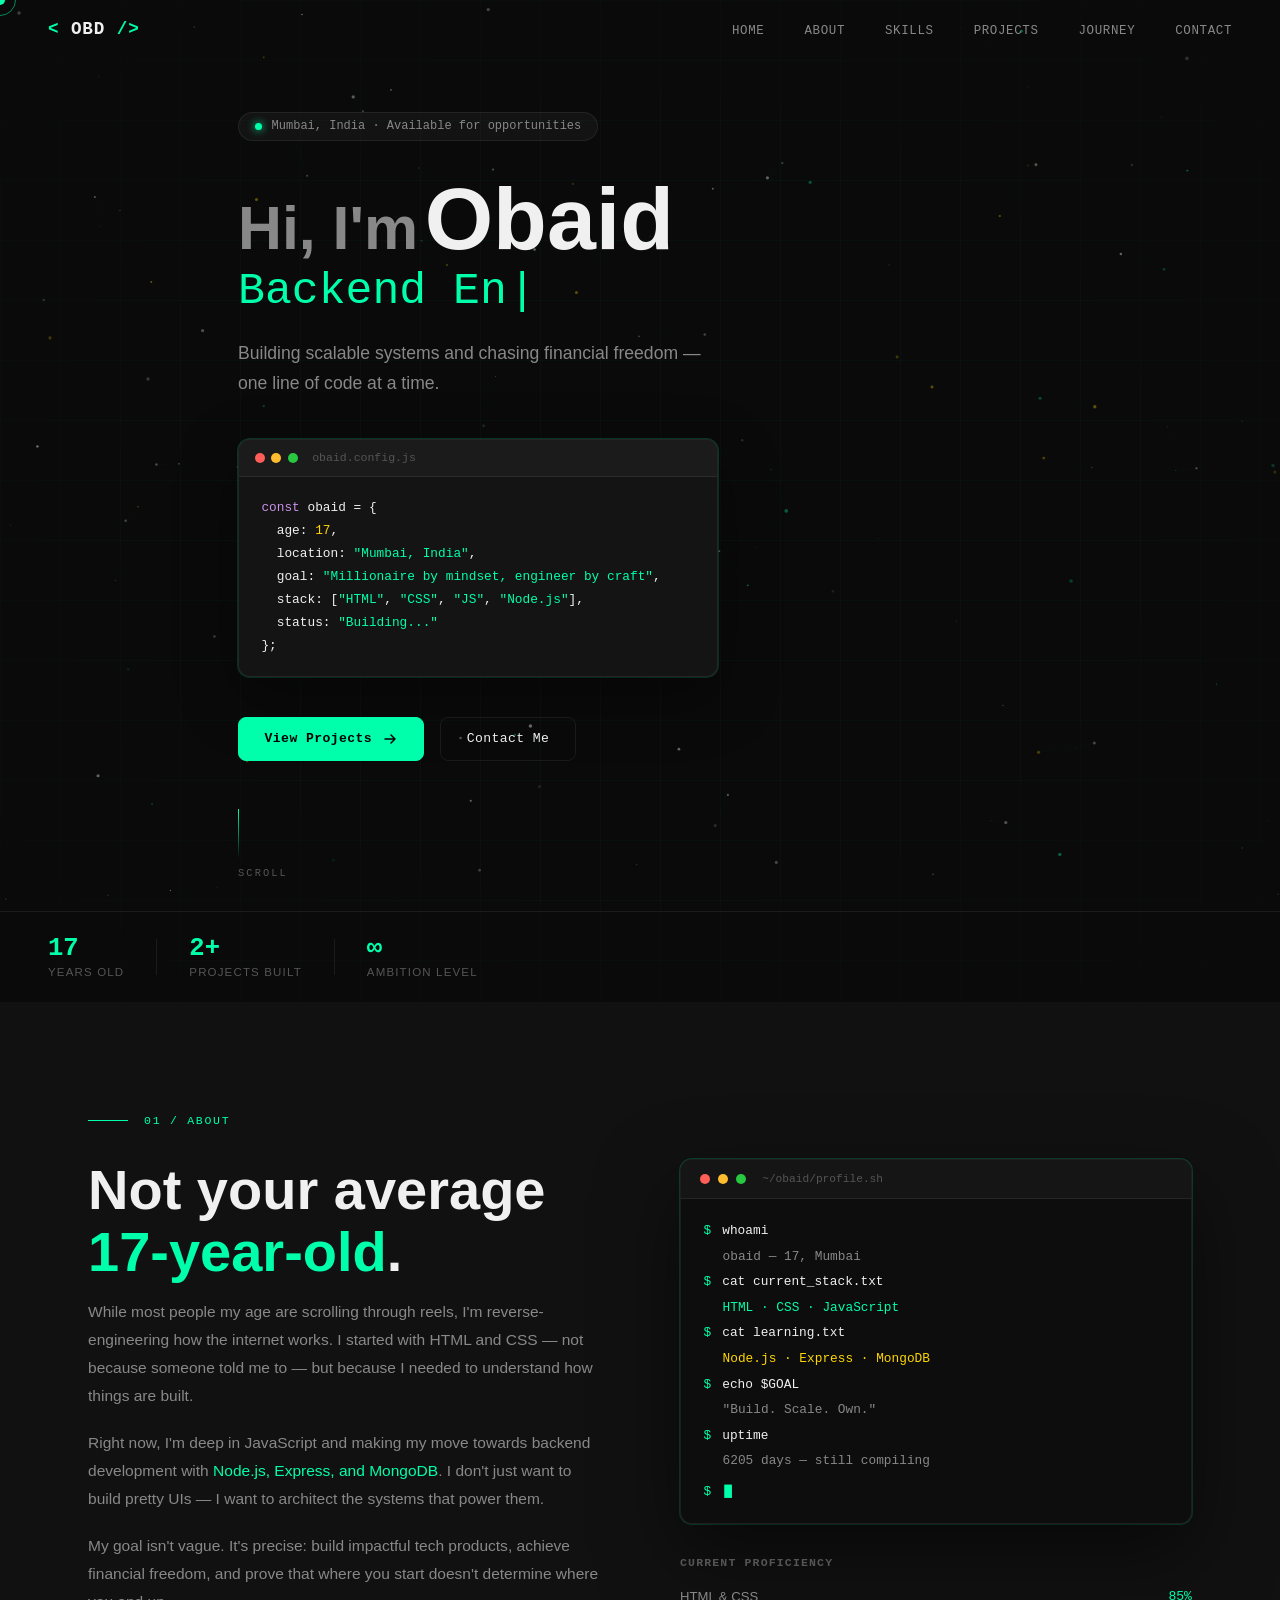
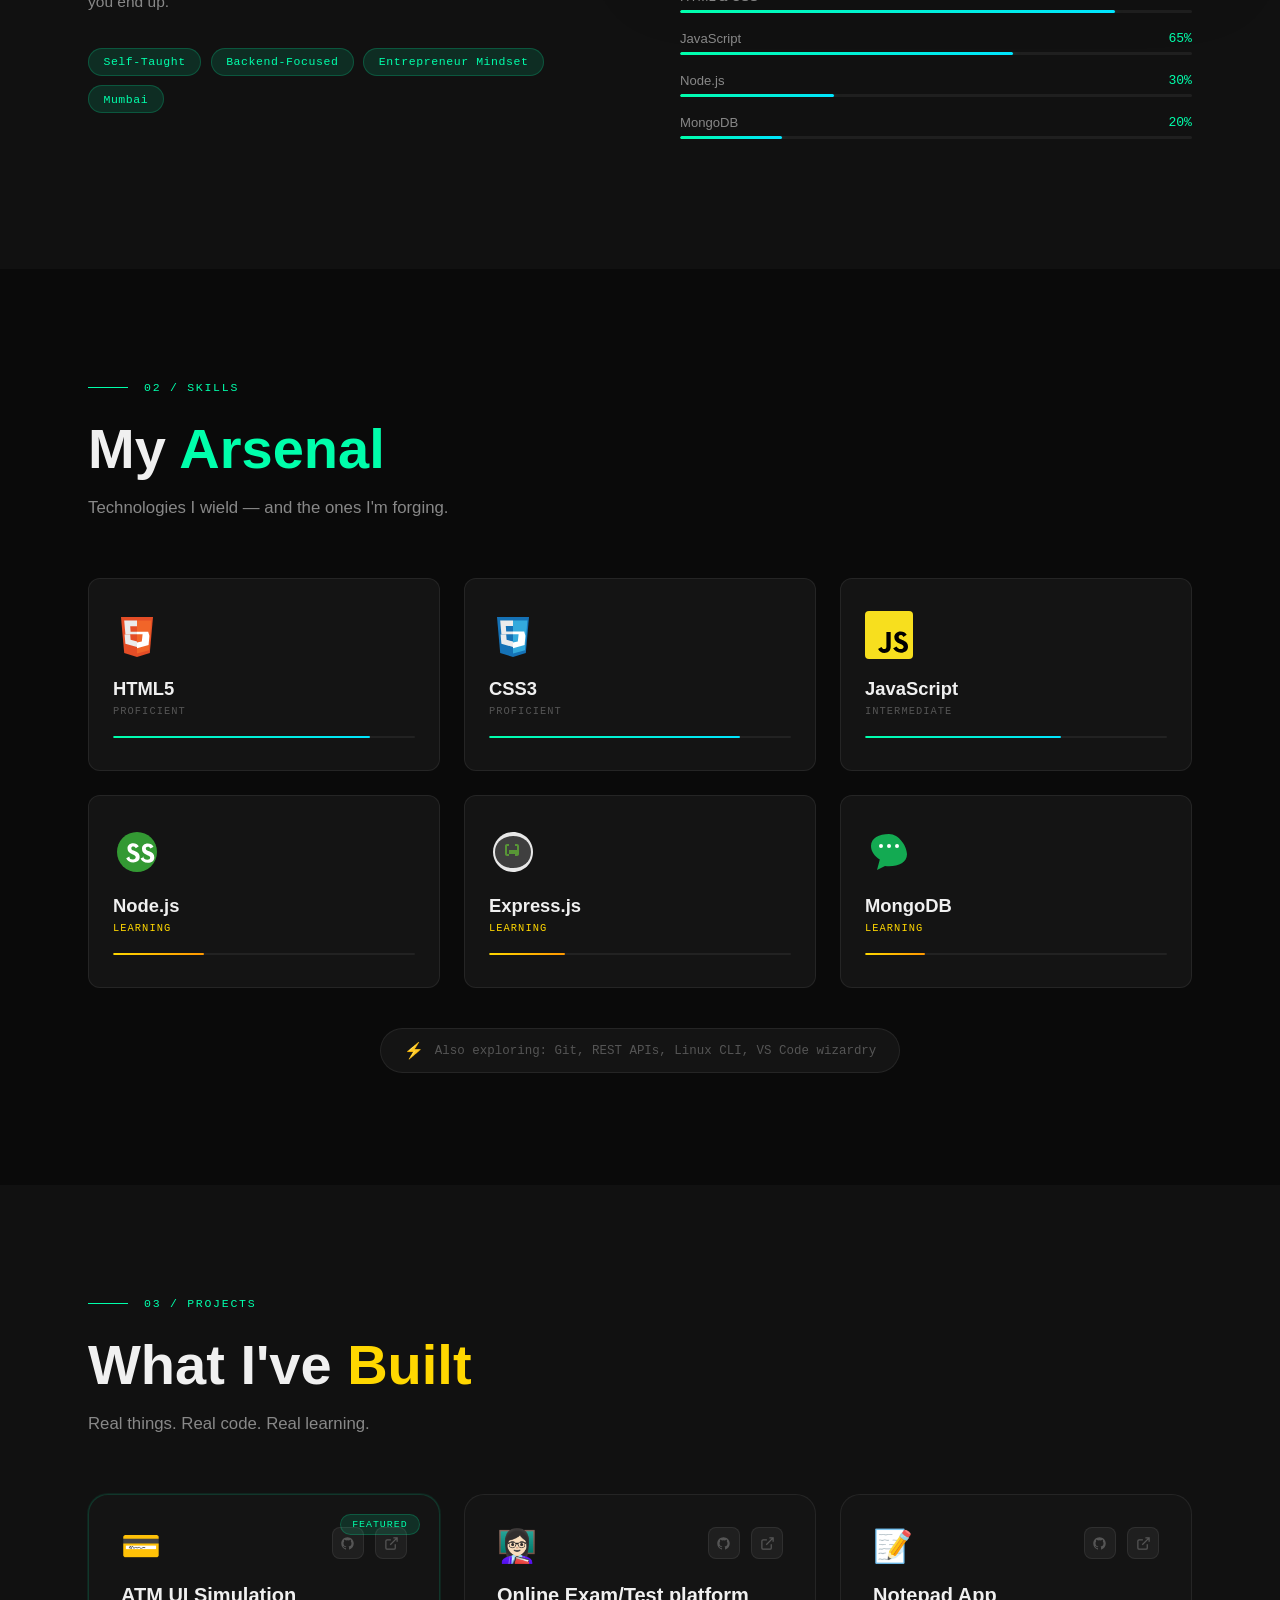
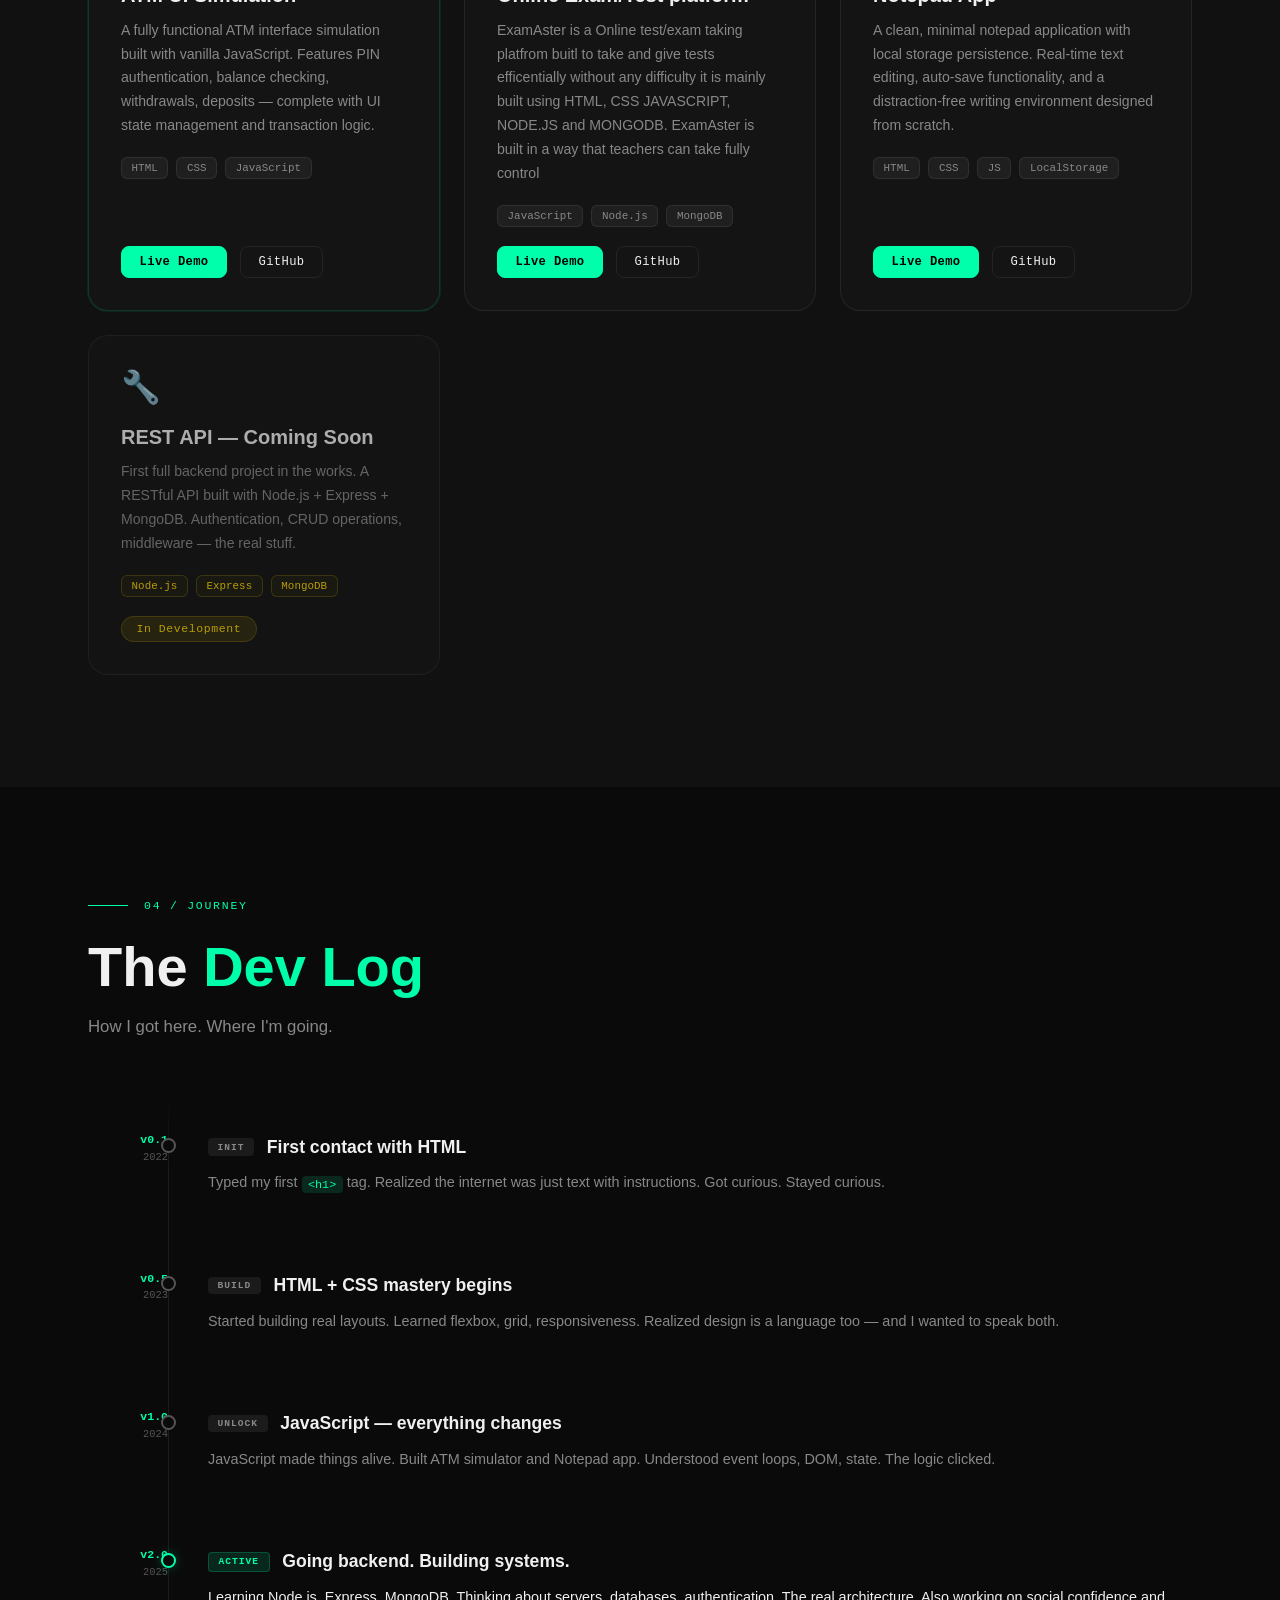
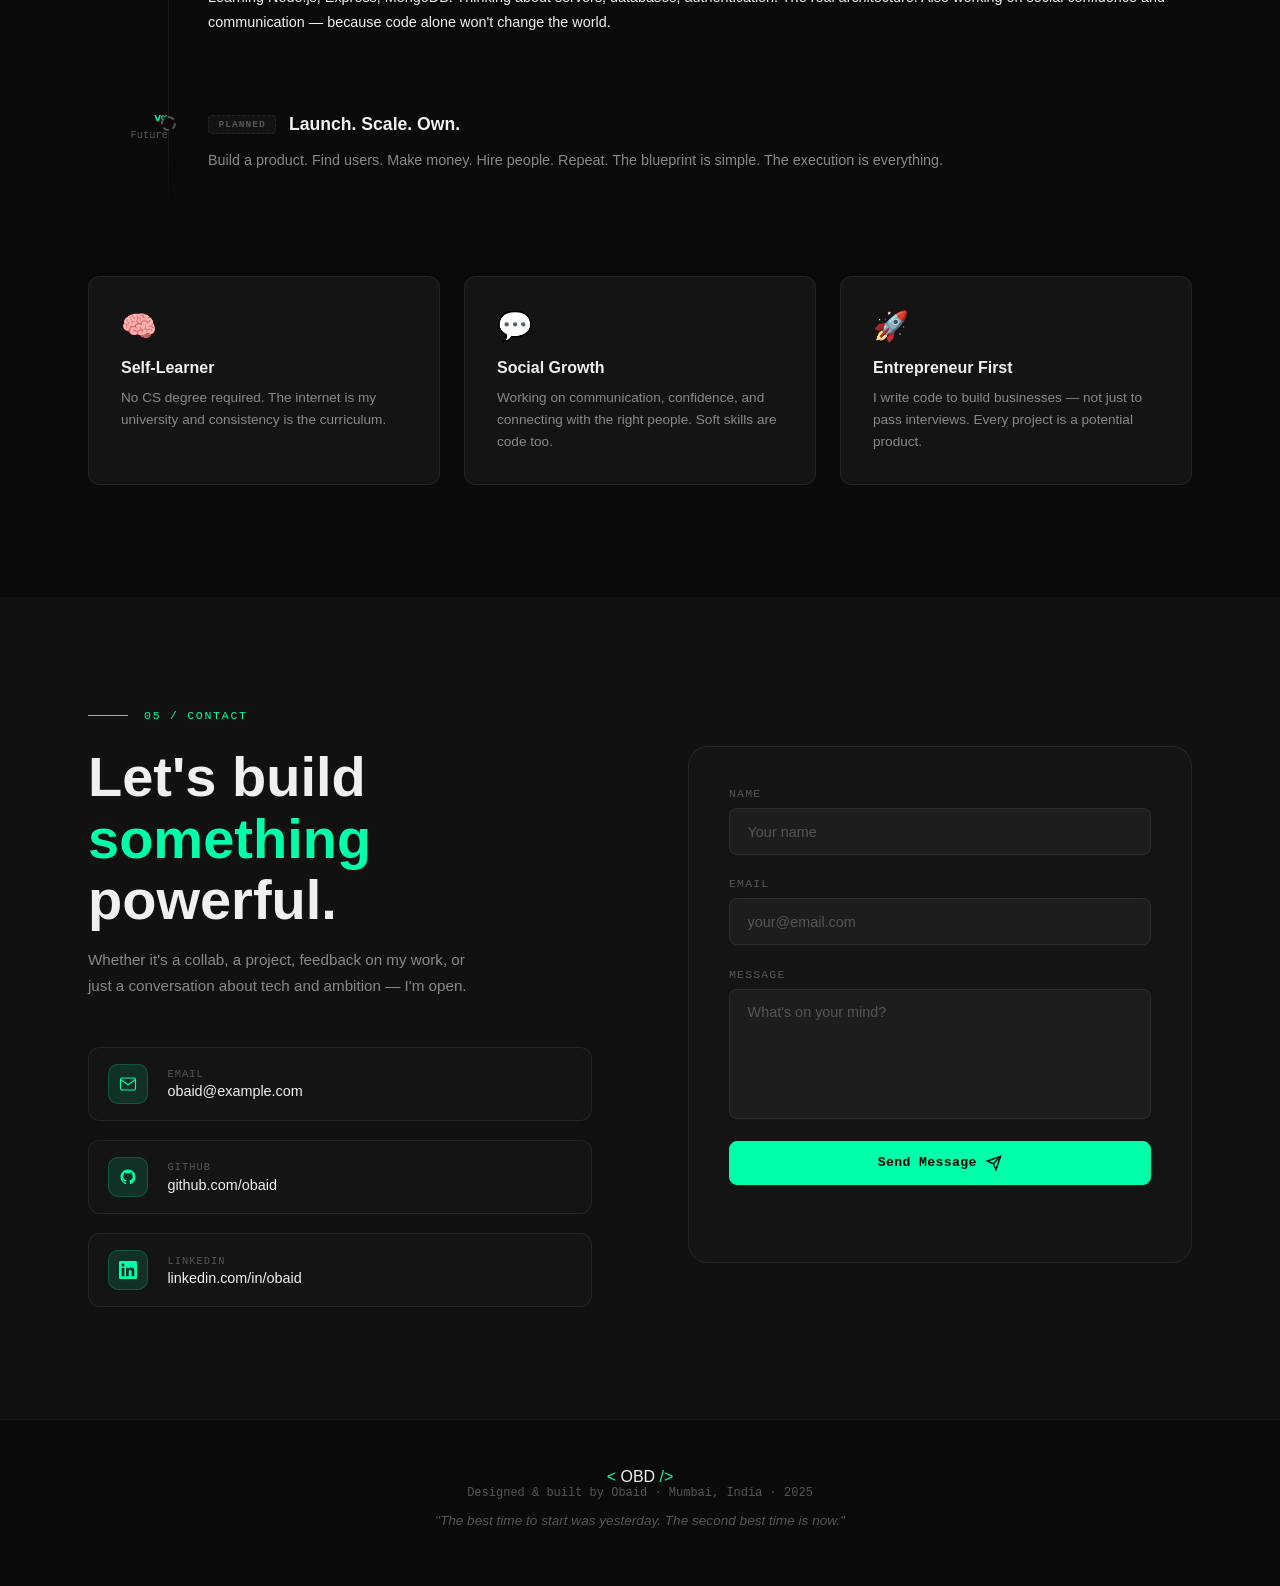
==== commit 4e4a9d25: "added one more project in project section" ====
--- a/index.html
+++ b/index.html
@@ -1,852 +1,919 @@
-<!doctype html>
-<html lang="en">
-  <head>
-    <meta charset="UTF-8" />
-    <meta name="viewport" content="width=device-width, initial-scale=1.0" />
-    <title>Obaid — Backend Engineer & Entrepreneur</title>
-    <link rel="stylesheet" href="style.css" />
-    <link rel="preconnect" href="https://fonts.googleapis.com" />
-    <link rel="preconnect" href="https://fonts.gstatic.com" crossorigin />
-    <link
-      href="https://fonts.googleapis.com/css2?family=Space+Grotesk:wght@300;400;500;600;700&family=JetBrains+Mono:wght@300;400;500;700&family=Syne:wght@400;700;800&display=swap"
-      rel="stylesheet"
-    />
-  </head>
-  <body>
-    <!-- CURSOR -->
-    <div class="cursor" id="cursor"></div>
-    <div class="cursor-trail" id="cursorTrail"></div>
-
-    <!-- NAVBAR -->
-    <nav class="navbar" id="navbar">
-      <div class="nav-logo">
-        <span class="logo-bracket">&lt;</span>
-        <span class="logo-name">OBD</span>
-        <span class="logo-bracket">/&gt;</span>
-      </div>
-      <ul class="nav-links">
-        <li><a href="#hero" class="nav-link">Home</a></li>
-        <li><a href="#about" class="nav-link">About</a></li>
-        <li><a href="#skills" class="nav-link">Skills</a></li>
-        <li><a href="#projects" class="nav-link">Projects</a></li>
-        <li><a href="#journey" class="nav-link">Journey</a></li>
-        <li><a href="#contact" class="nav-link">Contact</a></li>
-      </ul>
-      <button class="nav-toggle" id="navToggle" aria-label="Toggle menu">
-        <span></span><span></span><span></span>
-      </button>
-    </nav>
-
-    <!-- HERO -->
-    <section class="hero" id="hero">
-      <canvas id="heroCanvas"></canvas>
-      <div class="hero-grid-overlay"></div>
-
-      <div class="hero-content">
-        <div class="hero-tag">
-          <span class="tag-dot"></span>
-          <span>Mumbai, India · Available for opportunities</span>
-        </div>
-
-        <h1 class="hero-title">
-          <span class="title-line">
-            <span class="title-hi">Hi, I'm</span>
-            <span class="title-name"> Obaid</span>
-          </span>
-          <span class="title-line title-line-2">
-            <span class="title-role typed-text" id="typedText"></span>
-            <span class="cursor-blink">|</span>
-          </span>
-        </h1>
-
-        <p class="hero-sub">
-          Building scalable systems and chasing financial freedom —<br />
-          one line of code at a time.
-        </p>
-
-        <div class="hero-code-snippet">
-          <div class="snippet-header">
-            <span class="dot red"></span>
-            <span class="dot yellow"></span>
-            <span class="dot green"></span>
-            <span class="snippet-filename">obaid.config.js</span>
-          </div>
-          <pre
-            class="snippet-body"
-          ><code><span class="kw">const</span> obaid = {
-  age: <span class="num">17</span>,
-  location: <span class="str">"Mumbai, India"</span>,
-  goal: <span class="str">"Millionaire by mindset, engineer by craft"</span>,
-  stack: [<span class="str">"HTML"</span>, <span class="str">"CSS"</span>, <span class="str">"JS"</span>, <span class="str">"Node.js"</span>],
-  status: <span class="str">"Building..."</span>
-};</code></pre>
-        </div>
-
-        <div class="hero-cta">
-          <a href="#projects" class="btn btn-primary">
-            <span>View Projects</span>
-            <svg width="16" height="16" viewBox="0 0 16 16" fill="none">
-              <path
-                d="M3 8h10M9 4l4 4-4 4"
-                stroke="currentColor"
-                stroke-width="1.5"
-                stroke-linecap="round"
-                stroke-linejoin="round"
-              />
-            </svg>
-          </a>
-          <a href="#contact" class="btn btn-ghost">Contact Me</a>
-        </div>
-
-        <div class="hero-scroll-hint">
-          <div class="scroll-line"></div>
-          <span>Scroll</span>
-        </div>
-      </div>
-
-      <div class="hero-stats">
-        <div class="stat-item">
-          <span class="stat-num">17</span>
-          <span class="stat-label">Years Old</span>
-        </div>
-        <div class="stat-divider"></div>
-        <div class="stat-item">
-          <span class="stat-num">2+</span>
-          <span class="stat-label">Projects Built</span>
-        </div>
-        <div class="stat-divider"></div>
-        <div class="stat-item">
-          <span class="stat-num">∞</span>
-          <span class="stat-label">Ambition Level</span>
-        </div>
-      </div>
-    </section>
-
-    <!-- ABOUT -->
-    <section class="about" id="about">
-      <div class="section-container">
-        <div class="section-label">
-          <span class="label-line"></span>
-          <span>01 / About</span>
-        </div>
-
-        <div class="about-grid">
-          <div class="about-left">
-            <h2 class="section-title">
-              Not your average<br />
-              <span class="accent-green">17-year-old</span>.
-            </h2>
-            <div class="about-text">
-              <p>
-                While most people my age are scrolling through reels, I'm
-                reverse-engineering how the internet works. I started with HTML
-                and CSS — not because someone told me to — but because I needed
-                to understand how things are built.
-              </p>
-              <p>
-                Right now, I'm deep in JavaScript and making my move towards
-                backend development with
-                <span class="highlight">Node.js, Express, and MongoDB</span>. I
-                don't just want to build pretty UIs — I want to architect the
-                systems that power them.
-              </p>
-              <p>
-                My goal isn't vague. It's precise: build impactful tech
-                products, achieve financial freedom, and prove that where you
-                start doesn't determine where you end up.
-              </p>
-            </div>
-
-            <div class="about-badges">
-              <span class="badge">Self-Taught</span>
-              <span class="badge">Backend-Focused</span>
-              <span class="badge">Entrepreneur Mindset</span>
-              <span class="badge">Mumbai</span>
-            </div>
-          </div>
-
-          <div class="about-right">
-            <div class="terminal-card">
-              <div class="terminal-header">
-                <span class="dot red"></span>
-                <span class="dot yellow"></span>
-                <span class="dot green"></span>
-                <span class="terminal-title">~/obaid/profile.sh</span>
-              </div>
-              <div class="terminal-body">
-                <div class="terminal-line">
-                  <span class="prompt">$</span> <span class="cmd">whoami</span>
-                </div>
-                <div class="terminal-output">obaid — 17, Mumbai</div>
-                <div class="terminal-line">
-                  <span class="prompt">$</span>
-                  <span class="cmd">cat current_stack.txt</span>
-                </div>
-                <div class="terminal-output green">HTML · CSS · JavaScript</div>
-                <div class="terminal-line">
-                  <span class="prompt">$</span>
-                  <span class="cmd">cat learning.txt</span>
-                </div>
-                <div class="terminal-output gold">
-                  Node.js · Express · MongoDB
-                </div>
-                <div class="terminal-line">
-                  <span class="prompt">$</span>
-                  <span class="cmd">echo $GOAL</span>
-                </div>
-                <div class="terminal-output">"Build. Scale. Own."</div>
-                <div class="terminal-line">
-                  <span class="prompt">$</span> <span class="cmd">uptime</span>
-                </div>
-                <div class="terminal-output">6205 days — still compiling</div>
-                <div class="terminal-line blink-line">
-                  <span class="prompt">$</span>
-                  <span class="cursor-blink">█</span>
-                </div>
-              </div>
-            </div>
-
-            <div class="skill-progress-section">
-              <h4 class="progress-title">Current Proficiency</h4>
-              <div class="progress-bars">
-                <div class="progress-item">
-                  <div class="progress-label">
-                    <span>HTML & CSS</span><span class="progress-pct">85%</span>
-                  </div>
-                  <div class="progress-bar">
-                    <div
-                      class="progress-fill"
-                      data-width="85"
-                      style="--target: 85%"
-                    ></div>
-                  </div>
-                </div>
-                <div class="progress-item">
-                  <div class="progress-label">
-                    <span>JavaScript</span><span class="progress-pct">65%</span>
-                  </div>
-                  <div class="progress-bar">
-                    <div
-                      class="progress-fill"
-                      data-width="65"
-                      style="--target: 65%"
-                    ></div>
-                  </div>
-                </div>
-                <div class="progress-item">
-                  <div class="progress-label">
-                    <span>Node.js</span><span class="progress-pct">30%</span>
-                  </div>
-                  <div class="progress-bar">
-                    <div
-                      class="progress-fill"
-                      data-width="30"
-                      style="--target: 30%"
-                    ></div>
-                  </div>
-                </div>
-                <div class="progress-item">
-                  <div class="progress-label">
-                    <span>MongoDB</span><span class="progress-pct">20%</span>
-                  </div>
-                  <div class="progress-bar">
-                    <div
-                      class="progress-fill"
-                      data-width="20"
-                      style="--target: 20%"
-                    ></div>
-                  </div>
-                </div>
-              </div>
-            </div>
-          </div>
-        </div>
-      </div>
-    </section>
-
-    <!-- SKILLS -->
-    <section class="skills" id="skills">
-      <div class="section-container">
-        <div class="section-label">
-          <span class="label-line"></span>
-          <span>02 / Skills</span>
-        </div>
-        <h2 class="section-title">
-          My <span class="accent-green">Arsenal</span>
-        </h2>
-        <p class="section-sub">
-          Technologies I wield — and the ones I'm forging.
-        </p>
-
-        <div class="skills-grid">
-          <div class="skill-card" data-level="proficient">
-            <div class="skill-card-glow"></div>
-            <div class="skill-icon">
-              <svg
-                viewBox="0 0 48 48"
-                fill="none"
-                xmlns="http://www.w3.org/2000/svg"
-              >
-                <path d="M8 6l3.2 36L24 46l12.8-4L40 6H8z" fill="#E44D26" />
-                <path d="M24 42.4V9.6H38.4L36 39.2 24 42.4z" fill="#F16529" />
-                <path
-                  d="M24 20.8H17.6l-.4-5.6H24v-5.6H11.2l1.2 13.6H24V20.8zM24 30.4l-6.4-1.6-.4-5.2H11.6l.8 9.2 11.6 3.2V30.4z"
-                  fill="#EBEBEB"
-                />
-                <path
-                  d="M24 20.8v2.4h5.6l-.8 7.2-4.8 1.2v5.6l11.6-3.2.8-9.2-1.2-4H24z"
-                  fill="#fff"
-                />
-              </svg>
-            </div>
-            <h3 class="skill-name">HTML5</h3>
-            <span class="skill-level">Proficient</span>
-            <div class="skill-bar">
-              <div class="skill-fill" style="--w: 85%"></div>
-            </div>
-          </div>
-
-          <div class="skill-card" data-level="proficient">
-            <div class="skill-card-glow"></div>
-            <div class="skill-icon">
-              <svg
-                viewBox="0 0 48 48"
-                fill="none"
-                xmlns="http://www.w3.org/2000/svg"
-              >
-                <path d="M8 6l3.2 36L24 46l12.8-4L40 6H8z" fill="#1572B6" />
-                <path d="M24 42.4V9.6H38.4L36 39.2 24 42.4z" fill="#33A9DC" />
-                <path
-                  d="M24 20.4H17.2L16.8 15H24V9.6H11.2l1.2 13.6H24v-2.8zM24 30.4l-6.4-1.6-.4-5.2H11.6l.8 9.2 11.6 3.2V30.4z"
-                  fill="#EBEBEB"
-                />
-                <path
-                  d="M24 20.4v2.8h5.6l-.8 7.2-4.8 1.2v5.6l11.6-3.2.8-9.2-1.2-4.4H24z"
-                  fill="#fff"
-                />
-              </svg>
-            </div>
-            <h3 class="skill-name">CSS3</h3>
-            <span class="skill-level">Proficient</span>
-            <div class="skill-bar">
-              <div class="skill-fill" style="--w: 83%"></div>
-            </div>
-          </div>
-
-          <div class="skill-card" data-level="intermediate">
-            <div class="skill-card-glow"></div>
-            <div class="skill-icon">
-              <svg
-                viewBox="0 0 48 48"
-                fill="none"
-                xmlns="http://www.w3.org/2000/svg"
-              >
-                <rect width="48" height="48" rx="4" fill="#F7DF1E" />
-                <path
-                  d="M13 38l3.5-2.1c.7 1.2 1.3 2.2 2.7 2.2 1.4 0 2.2-.5 2.2-2.6V21h4.3v14.6c0 4.3-2.5 6.3-6.2 6.3-3.3 0-5.2-1.7-6.2-3.7M28 37.5l3.5-2c.9 1.5 2.1 2.6 4.2 2.6 1.8 0 2.9-.9 2.9-2.1 0-1.5-1.2-2-3.1-2.9l-1.1-.5c-3.1-1.3-5.1-3-5.1-6.5 0-3.2 2.5-5.7 6.3-5.7 2.7 0 4.7 1 6.1 3.4l-3.3 2.1c-.7-1.3-1.5-1.8-2.7-1.8-1.2 0-2 .8-2 1.8 0 1.3.8 1.8 2.6 2.6l1.1.5c3.6 1.5 5.6 3.1 5.6 6.7 0 3.8-3 6-7.1 6-4 0-6.5-1.9-7.8-4.6"
-                  fill="#000"
-                />
-              </svg>
-            </div>
-            <h3 class="skill-name">JavaScript</h3>
-            <span class="skill-level">Intermediate</span>
-            <div class="skill-bar">
-              <div class="skill-fill" style="--w: 65%"></div>
-            </div>
-          </div>
-
-          <div class="skill-card learning" data-level="learning">
-            <div class="skill-card-glow"></div>
-            <div class="skill-icon">
-              <svg
-                viewBox="0 0 48 48"
-                fill="none"
-                xmlns="http://www.w3.org/2000/svg"
-              >
-                <circle cx="24" cy="24" r="20" fill="#339933" />
-                <path
-                  d="M16.4 28.4c0 2.4 1.4 3 3.5 3 1.9 0 2.8-.9 2.8-2.1 0-1.5-1-2-2.8-2.8l-1-.4c-2.8-1.2-4.4-2.7-4.4-5.8 0-2.9 2.2-5.1 5.7-5.1 2.5 0 4.3.9 5.6 3.1l-3 1.9c-.7-1.2-1.4-1.7-2.6-1.7-1.2 0-1.9.7-1.9 1.7 0 1.2.7 1.7 2.4 2.4l1 .4c3.3 1.4 5 2.8 5 6.1 0 3.5-2.7 5.4-6.4 5.4-3.6 0-6-1.7-7.1-4.2l3.2-1.9zM30.2 28.7c.5 2.1 2 3 4 3 1.9 0 3-.8 3-2 0-1.3-.9-1.8-2.8-2.5l-.9-.4c-2.8-1.2-4.5-2.7-4.5-6 0-3 2.3-5.2 5.8-5.2 2.6 0 4.4.9 5.7 3.1l-3 1.9c-.7-1.2-1.5-1.8-2.7-1.8-1.3 0-2 .7-2 1.7 0 1.2.8 1.7 2.5 2.4l.9.4c3.3 1.4 5.1 2.8 5.1 6.1 0 3.5-2.8 5.4-6.5 5.4-3.7 0-6.1-1.7-7.2-4.2l3.6-1.9z"
-                  fill="white"
-                />
-              </svg>
-            </div>
-            <h3 class="skill-name">Node.js</h3>
-            <span class="skill-level learning-badge">Learning</span>
-            <div class="skill-bar">
-              <div class="skill-fill" style="--w: 30%"></div>
-            </div>
-          </div>
-
-          <div class="skill-card learning" data-level="learning">
-            <div class="skill-card-glow"></div>
-            <div class="skill-icon">
-              <svg
-                viewBox="0 0 48 48"
-                fill="none"
-                xmlns="http://www.w3.org/2000/svg"
-              >
-                <path
-                  d="M24 4C12.95 4 4 12.95 4 24s8.95 20 20 20 20-8.95 20-20S35.05 4 24 4z"
-                  fill="#E8E8E8"
-                />
-                <path
-                  d="M24 8C14.06 8 6 14.06 6 24 6 33.94 14.06 40 24 40c9.94 0 18-6.06 18-16 0-9.94-8.06-16-18-16z"
-                  fill="#3F3F3F"
-                />
-                <path
-                  d="M16 18c0-1.1.9-2 2-2h2v2h-2v8h2v2h-2c-1.1 0-2-.9-2-2v-8zM30 18c0-1.1-.9-2-2-2h-2v2h2v8h-2v2h2c1.1 0 2-.9 2-2v-8z"
-                  fill="#589636"
-                />
-                <path d="M20 22h8v4h-8z" fill="#589636" />
-              </svg>
-            </div>
-            <h3 class="skill-name">Express.js</h3>
-            <span class="skill-level learning-badge">Learning</span>
-            <div class="skill-bar">
-              <div class="skill-fill" style="--w: 25%"></div>
-            </div>
-          </div>
-
-          <div class="skill-card learning" data-level="learning">
-            <div class="skill-card-glow"></div>
-            <div class="skill-icon">
-              <svg
-                viewBox="0 0 48 48"
-                fill="none"
-                xmlns="http://www.w3.org/2000/svg"
-              >
-                <path
-                  d="M24 6C14 6 6 10 6 18c0 5.5 3.5 10.3 8.8 13.4L12 42l8-4c1.3.2 2.6.3 4 .3 10 0 18-4 18-12S34 6 24 6z"
-                  fill="#13AA52"
-                />
-                <path
-                  d="M16 20a2 2 0 100-4 2 2 0 000 4zM24 20a2 2 0 100-4 2 2 0 000 4zM32 20a2 2 0 100-4 2 2 0 000 4z"
-                  fill="white"
-                />
-              </svg>
-            </div>
-            <h3 class="skill-name">MongoDB</h3>
-            <span class="skill-level learning-badge">Learning</span>
-            <div class="skill-bar">
-              <div class="skill-fill" style="--w: 20%"></div>
-            </div>
-          </div>
-        </div>
-
-        <div class="skills-footer">
-          <div class="skills-note">
-            <span class="note-icon">⚡</span>
-            <span
-              >Also exploring: Git, REST APIs, Linux CLI, VS Code wizardry</span
-            >
-          </div>
-        </div>
-      </div>
-    </section>
-
-    <!-- PROJECTS -->
-    <section class="projects" id="projects">
-      <div class="section-container">
-        <div class="section-label">
-          <span class="label-line"></span>
-          <span>03 / Projects</span>
-        </div>
-        <h2 class="section-title">
-          What I've <span class="accent-gold">Built</span>
-        </h2>
-        <p class="section-sub">Real things. Real code. Real learning.</p>
-
-        <div class="projects-grid">
-          <div class="project-card featured">
-            <div class="project-glow"></div>
-            <div class="project-header">
-              <div class="project-icon">💳</div>
-              <div class="project-links">
-                <a href="#" class="icon-link" title="GitHub">
-                  <svg viewBox="0 0 24 24" fill="currentColor">
-                    <path
-                      d="M12 2C6.477 2 2 6.477 2 12c0 4.418 2.865 8.166 6.839 9.489.5.092.682-.217.682-.482 0-.237-.009-.866-.013-1.7-2.782.604-3.369-1.34-3.369-1.34-.454-1.156-1.11-1.462-1.11-1.462-.908-.62.069-.608.069-.608 1.003.07 1.531 1.03 1.531 1.03.892 1.529 2.341 1.087 2.91.832.092-.647.35-1.088.636-1.338-2.22-.253-4.555-1.11-4.555-4.943 0-1.091.39-1.984 1.029-2.683-.103-.253-.446-1.27.098-2.647 0 0 .84-.269 2.75 1.025A9.578 9.578 0 0112 6.836a9.59 9.59 0 012.504.337c1.909-1.294 2.747-1.025 2.747-1.025.546 1.377.202 2.394.1 2.647.64.699 1.028 1.592 1.028 2.683 0 3.842-2.339 4.687-4.566 4.935.359.309.678.919.678 1.852 0 1.336-.012 2.415-.012 2.743 0 .267.18.578.688.48C19.138 20.161 22 16.416 22 12c0-5.523-4.477-10-10-10z"
-                    />
-                  </svg>
-                </a>
-                <a href="#" class="icon-link" title="Live Demo">
-                  <svg
-                    viewBox="0 0 24 24"
-                    fill="none"
-                    stroke="currentColor"
-                    stroke-width="2"
-                  >
-                    <path
-                      d="M18 13v6a2 2 0 01-2 2H5a2 2 0 01-2-2V8a2 2 0 012-2h6M15 3h6v6M10 14L21 3"
-                    />
-                  </svg>
-                </a>
-              </div>
-            </div>
-            <div class="project-body">
-              <h3 class="project-title">ATM UI Simulation</h3>
-              <p class="project-desc">
-                A fully functional ATM interface simulation built with vanilla
-                JavaScript. Features PIN authentication, balance checking,
-                withdrawals, deposits — complete with UI state management and
-                transaction logic.
-              </p>
-              <div class="project-tech">
-                <span class="tech-tag">HTML</span>
-                <span class="tech-tag">CSS</span>
-                <span class="tech-tag">JavaScript</span>
-              </div>
-            </div>
-            <div class="project-footer">
-              <a href="#" class="btn btn-sm btn-primary">Live Demo</a>
-              <a href="#" class="btn btn-sm btn-ghost">GitHub</a>
-            </div>
-            <div class="project-badge">Featured</div>
-          </div>
-
-          <div class="project-card">
-            <div class="project-glow"></div>
-            <div class="project-header">
-              <div class="project-icon">📝</div>
-              <div class="project-links">
-                <a href="#" class="icon-link" title="GitHub">
-                  <svg viewBox="0 0 24 24" fill="currentColor">
-                    <path
-                      d="M12 2C6.477 2 2 6.477 2 12c0 4.418 2.865 8.166 6.839 9.489.5.092.682-.217.682-.482 0-.237-.009-.866-.013-1.7-2.782.604-3.369-1.34-3.369-1.34-.454-1.156-1.11-1.462-1.11-1.462-.908-.62.069-.608.069-.608 1.003.07 1.531 1.03 1.531 1.03.892 1.529 2.341 1.087 2.91.832.092-.647.35-1.088.636-1.338-2.22-.253-4.555-1.11-4.555-4.943 0-1.091.39-1.984 1.029-2.683-.103-.253-.446-1.27.098-2.647 0 0 .84-.269 2.75 1.025A9.578 9.578 0 0112 6.836a9.59 9.59 0 012.504.337c1.909-1.294 2.747-1.025 2.747-1.025.546 1.377.202 2.394.1 2.647.64.699 1.028 1.592 1.028 2.683 0 3.842-2.339 4.687-4.566 4.935.359.309.678.919.678 1.852 0 1.336-.012 2.415-.012 2.743 0 .267.18.578.688.48C19.138 20.161 22 16.416 22 12c0-5.523-4.477-10-10-10z"
-                    />
-                  </svg>
-                </a>
-                <a href="#" class="icon-link" title="Live Demo">
-                  <svg
-                    viewBox="0 0 24 24"
-                    fill="none"
-                    stroke="currentColor"
-                    stroke-width="2"
-                  >
-                    <path
-                      d="M18 13v6a2 2 0 01-2 2H5a2 2 0 01-2-2V8a2 2 0 012-2h6M15 3h6v6M10 14L21 3"
-                    />
-                  </svg>
-                </a>
-              </div>
-            </div>
-            <div class="project-body">
-              <h3 class="project-title">Notepad App</h3>
-              <p class="project-desc">
-                A clean, minimal notepad application with local storage
-                persistence. Real-time text editing, auto-save functionality,
-                and a distraction-free writing environment designed from
-                scratch.
-              </p>
-              <div class="project-tech">
-                <span class="tech-tag">HTML</span>
-                <span class="tech-tag">CSS</span>
-                <span class="tech-tag">JS</span>
-                <span class="tech-tag">LocalStorage</span>
-              </div>
-            </div>
-            <div class="project-footer">
-              <a href="#" class="btn btn-sm btn-primary">Live Demo</a>
-              <a href="#" class="btn btn-sm btn-ghost">GitHub</a>
-            </div>
-          </div>
-
-          <div class="project-card upcoming">
-            <div class="project-glow"></div>
-            <div class="project-header">
-              <div class="project-icon">🔧</div>
-            </div>
-            <div class="project-body">
-              <h3 class="project-title">REST API — Coming Soon</h3>
-              <p class="project-desc">
-                First full backend project in the works. A RESTful API built
-                with Node.js + Express + MongoDB. Authentication, CRUD
-                operations, middleware — the real stuff.
-              </p>
-              <div class="project-tech">
-                <span class="tech-tag upcoming-tag">Node.js</span>
-                <span class="tech-tag upcoming-tag">Express</span>
-                <span class="tech-tag upcoming-tag">MongoDB</span>
-              </div>
-            </div>
-            <div class="project-footer">
-              <span class="coming-soon-badge">In Development</span>
-            </div>
-          </div>
-        </div>
-      </div>
-    </section>
-
-    <!-- JOURNEY -->
-    <section class="journey" id="journey">
-      <div class="section-container">
-        <div class="section-label">
-          <span class="label-line"></span>
-          <span>04 / Journey</span>
-        </div>
-        <h2 class="section-title">
-          The <span class="accent-green">Dev Log</span>
-        </h2>
-        <p class="section-sub">How I got here. Where I'm going.</p>
-
-        <div class="devlog">
-          <div class="devlog-entry" data-aos="fade-up">
-            <div class="devlog-meta">
-              <span class="devlog-version">v0.1</span>
-              <span class="devlog-date">2022</span>
-            </div>
-            <div class="devlog-content">
-              <div class="devlog-header">
-                <span class="devlog-status status-done">INIT</span>
-                <h3>First contact with HTML</h3>
-              </div>
-              <p>
-                Typed my first <code>&lt;h1&gt;</code> tag. Realized the
-                internet was just text with instructions. Got curious. Stayed
-                curious.
-              </p>
-            </div>
-          </div>
-
-          <div class="devlog-entry" data-aos="fade-up">
-            <div class="devlog-meta">
-              <span class="devlog-version">v0.5</span>
-              <span class="devlog-date">2023</span>
-            </div>
-            <div class="devlog-content">
-              <div class="devlog-header">
-                <span class="devlog-status status-done">BUILD</span>
-                <h3>HTML + CSS mastery begins</h3>
-              </div>
-              <p>
-                Started building real layouts. Learned flexbox, grid,
-                responsiveness. Realized design is a language too — and I wanted
-                to speak both.
-              </p>
-            </div>
-          </div>
-
-          <div class="devlog-entry" data-aos="fade-up">
-            <div class="devlog-meta">
-              <span class="devlog-version">v1.0</span>
-              <span class="devlog-date">2024</span>
-            </div>
-            <div class="devlog-content">
-              <div class="devlog-header">
-                <span class="devlog-status status-done">UNLOCK</span>
-                <h3>JavaScript — everything changes</h3>
-              </div>
-              <p>
-                JavaScript made things alive. Built ATM simulator and Notepad
-                app. Understood event loops, DOM, state. The logic clicked.
-              </p>
-            </div>
-          </div>
-
-          <div class="devlog-entry active" data-aos="fade-up">
-            <div class="devlog-meta">
-              <span class="devlog-version">v2.0</span>
-              <span class="devlog-date">2025</span>
-            </div>
-            <div class="devlog-content">
-              <div class="devlog-header">
-                <span class="devlog-status status-active">ACTIVE</span>
-                <h3>Going backend. Building systems.</h3>
-              </div>
-              <p>
-                Learning Node.js, Express, MongoDB. Thinking about servers,
-                databases, authentication. The real architecture. Also working
-                on social confidence and communication — because code alone
-                won't change the world.
-              </p>
-            </div>
-          </div>
-
-          <div class="devlog-entry upcoming-entry" data-aos="fade-up">
-            <div class="devlog-meta">
-              <span class="devlog-version">v∞</span>
-              <span class="devlog-date">Future</span>
-            </div>
-            <div class="devlog-content">
-              <div class="devlog-header">
-                <span class="devlog-status status-upcoming">PLANNED</span>
-                <h3>Launch. Scale. Own.</h3>
-              </div>
-              <p>
-                Build a product. Find users. Make money. Hire people. Repeat.
-                The blueprint is simple. The execution is everything.
-              </p>
-            </div>
-          </div>
-        </div>
-
-        <div class="mindset-cards">
-          <div class="mindset-card">
-            <span class="mindset-icon">🧠</span>
-            <h4>Self-Learner</h4>
-            <p>
-              No CS degree required. The internet is my university and
-              consistency is the curriculum.
-            </p>
-          </div>
-          <div class="mindset-card">
-            <span class="mindset-icon">💬</span>
-            <h4>Social Growth</h4>
-            <p>
-              Working on communication, confidence, and connecting with the
-              right people. Soft skills are code too.
-            </p>
-          </div>
-          <div class="mindset-card">
-            <span class="mindset-icon">🚀</span>
-            <h4>Entrepreneur First</h4>
-            <p>
-              I write code to build businesses — not just to pass interviews.
-              Every project is a potential product.
-            </p>
-          </div>
-        </div>
-      </div>
-    </section>
-
-    <!-- CONTACT -->
-    <section class="contact" id="contact">
-      <div class="section-container">
-        <div class="section-label">
-          <span class="label-line"></span>
-          <span>05 / Contact</span>
-        </div>
-
-        <div class="contact-grid">
-          <div class="contact-left">
-            <h2 class="section-title">
-              Let's build<br /><span class="accent-green">something</span
-              ><br />powerful.
-            </h2>
-            <p class="contact-sub">
-              Whether it's a collab, a project, feedback on my work, or just a
-              conversation about tech and ambition — I'm open.
-            </p>
-
-            <div class="contact-links">
-              <a href="mailto:obaid@example.com" class="contact-link">
-                <div class="contact-link-icon">
-                  <svg
-                    viewBox="0 0 24 24"
-                    fill="none"
-                    stroke="currentColor"
-                    stroke-width="1.5"
-                  >
-                    <path
-                      d="M4 4h16c1.1 0 2 .9 2 2v12c0 1.1-.9 2-2 2H4c-1.1 0-2-.9-2-2V6c0-1.1.9-2 2-2z"
-                    />
-                    <polyline points="22,6 12,13 2,6" />
-                  </svg>
-                </div>
-                <div>
-                  <span class="contact-link-label">Email</span>
-                  <span class="contact-link-value">obaid@example.com</span>
-                </div>
-              </a>
-              <a href="https://github.com" target="_blank" class="contact-link">
-                <div class="contact-link-icon">
-                  <svg viewBox="0 0 24 24" fill="currentColor">
-                    <path
-                      d="M12 2C6.477 2 2 6.477 2 12c0 4.418 2.865 8.166 6.839 9.489.5.092.682-.217.682-.482 0-.237-.009-.866-.013-1.7-2.782.604-3.369-1.34-3.369-1.34-.454-1.156-1.11-1.462-1.11-1.462-.908-.62.069-.608.069-.608 1.003.07 1.531 1.03 1.531 1.03.892 1.529 2.341 1.087 2.91.832.092-.647.35-1.088.636-1.338-2.22-.253-4.555-1.11-4.555-4.943 0-1.091.39-1.984 1.029-2.683-.103-.253-.446-1.27.098-2.647 0 0 .84-.269 2.75 1.025A9.578 9.578 0 0112 6.836a9.59 9.59 0 012.504.337c1.909-1.294 2.747-1.025 2.747-1.025.546 1.377.202 2.394.1 2.647.64.699 1.028 1.592 1.028 2.683 0 3.842-2.339 4.687-4.566 4.935.359.309.678.919.678 1.852 0 1.336-.012 2.415-.012 2.743 0 .267.18.578.688.48C19.138 20.161 22 16.416 22 12c0-5.523-4.477-10-10-10z"
-                    />
-                  </svg>
-                </div>
-                <div>
-                  <span class="contact-link-label">GitHub</span>
-                  <span class="contact-link-value">github.com/obaid</span>
-                </div>
-              </a>
-              <a
-                href="https://linkedin.com"
-                target="_blank"
-                class="contact-link"
-              >
-                <div class="contact-link-icon">
-                  <svg viewBox="0 0 24 24" fill="currentColor">
-                    <path
-                      d="M20.447 20.452h-3.554v-5.569c0-1.328-.027-3.037-1.852-3.037-1.853 0-2.136 1.445-2.136 2.939v5.667H9.351V9h3.414v1.561h.046c.477-.9 1.637-1.85 3.37-1.85 3.601 0 4.267 2.37 4.267 5.455v6.286zM5.337 7.433a2.062 2.062 0 01-2.063-2.065 2.064 2.064 0 112.063 2.065zm1.782 13.019H3.555V9h3.564v11.452zM22.225 0H1.771C.792 0 0 .774 0 1.729v20.542C0 23.227.792 24 1.771 24h20.451C23.2 24 24 23.227 24 22.271V1.729C24 .774 23.2 0 22.222 0h.003z"
-                    />
-                  </svg>
-                </div>
-                <div>
-                  <span class="contact-link-label">LinkedIn</span>
-                  <span class="contact-link-value">linkedin.com/in/obaid</span>
-                </div>
-              </a>
-            </div>
-          </div>
-
-          <div class="contact-right">
-            <div class="contact-form-card">
-              <div class="form-group">
-                <label class="form-label">Name</label>
-                <input
-                  type="text"
-                  class="form-input"
-                  placeholder="Your name"
-                  id="formName"
-                />
-              </div>
-              <div class="form-group">
-                <label class="form-label">Email</label>
-                <input
-                  type="email"
-                  class="form-input"
-                  placeholder="your@email.com"
-                  id="formEmail"
-                />
-              </div>
-              <div class="form-group">
-                <label class="form-label">Message</label>
-                <textarea
-                  class="form-input form-textarea"
-                  placeholder="What's on your mind?"
-                  id="formMsg"
-                ></textarea>
-              </div>
-              <button class="btn btn-primary btn-full" id="sendBtn">
-                <span>Send Message</span>
-                <svg
-                  width="16"
-                  height="16"
-                  viewBox="0 0 24 24"
-                  fill="none"
-                  stroke="currentColor"
-                  stroke-width="2"
-                >
-                  <line x1="22" y1="2" x2="11" y2="13" />
-                  <polygon points="22 2 15 22 11 13 2 9 22 2" />
-                </svg>
-              </button>
-              <p class="form-note" id="formNote"></p>
-            </div>
-          </div>
-        </div>
-      </div>
-    </section>
-
-    <!-- FOOTER -->
-    <footer class="footer">
-      <div class="footer-container">
-        <div class="footer-logo">
-          <span class="logo-bracket">&lt;</span>
-          <span class="logo-name">OBD</span>
-          <span class="logo-bracket">/&gt;</span>
-        </div>
-        <p class="footer-copy">
-          Designed & built by Obaid · Mumbai, India · 2025
-        </p>
-        <p class="footer-quote">
-          "The best time to start was yesterday. The second best time is now."
-        </p>
-      </div>
-    </footer>
-
-    <script src="script.js"></script>
-  </body>
-</html>
+<!doctype html>
+<html lang="en">
+  <head>
+    <meta charset="UTF-8" />
+    <meta name="viewport" content="width=device-width, initial-scale=1.0" />
+    <title>Obaid — Backend Engineer & Entrepreneur</title>
+    <link rel="stylesheet" href="style.css" />
+    <link rel="preconnect" href="https://fonts.googleapis.com" />
+    <link rel="preconnect" href="https://fonts.gstatic.com" crossorigin />
+    <link
+      href="https://fonts.googleapis.com/css2?family=Space+Grotesk:wght@300;400;500;600;700&family=JetBrains+Mono:wght@300;400;500;700&family=Syne:wght@400;700;800&display=swap"
+      rel="stylesheet"
+    />
+  </head>
+  <body>
+    <!-- CURSOR -->
+    <div class="cursor" id="cursor"></div>
+    <div class="cursor-trail" id="cursorTrail"></div>
+
+    <!-- NAVBAR -->
+    <nav class="navbar" id="navbar">
+      <div class="nav-logo">
+        <span class="logo-bracket">&lt;</span>
+        <span class="logo-name">OBD</span>
+        <span class="logo-bracket">/&gt;</span>
+      </div>
+      <ul class="nav-links">
+        <li><a href="#hero" class="nav-link">Home</a></li>
+        <li><a href="#about" class="nav-link">About</a></li>
+        <li><a href="#skills" class="nav-link">Skills</a></li>
+        <li><a href="#projects" class="nav-link">Projects</a></li>
+        <li><a href="#journey" class="nav-link">Journey</a></li>
+        <li><a href="#contact" class="nav-link">Contact</a></li>
+      </ul>
+      <button class="nav-toggle" id="navToggle" aria-label="Toggle menu">
+        <span></span><span></span><span></span>
+      </button>
+    </nav>
+
+    <!-- HERO -->
+    <section class="hero" id="hero">
+      <canvas id="heroCanvas"></canvas>
+      <div class="hero-grid-overlay"></div>
+
+      <div class="hero-content">
+        <div class="hero-tag">
+          <span class="tag-dot"></span>
+          <span>Mumbai, India · Available for opportunities</span>
+        </div>
+
+        <h1 class="hero-title">
+          <span class="title-line">
+            <span class="title-hi">Hi, I'm</span>
+            <span class="title-name"> Obaid</span>
+          </span>
+          <span class="title-line title-line-2">
+            <span class="title-role typed-text" id="typedText"></span>
+            <span class="cursor-blink">|</span>
+          </span>
+        </h1>
+
+        <p class="hero-sub">
+          Building scalable systems and chasing financial freedom —<br />
+          one line of code at a time.
+        </p>
+
+        <div class="hero-code-snippet">
+          <div class="snippet-header">
+            <span class="dot red"></span>
+            <span class="dot yellow"></span>
+            <span class="dot green"></span>
+            <span class="snippet-filename">obaid.config.js</span>
+          </div>
+          <pre
+            class="snippet-body"
+          ><code><span class="kw">const</span> obaid = {
+  age: <span class="num">17</span>,
+  location: <span class="str">"Mumbai, India"</span>,
+  goal: <span class="str">"Millionaire by mindset, engineer by craft"</span>,
+  stack: [<span class="str">"HTML"</span>, <span class="str">"CSS"</span>, <span class="str">"JS"</span>, <span class="str">"Node.js"</span>],
+  status: <span class="str">"Building..."</span>
+};</code></pre>
+        </div>
+
+        <div class="hero-cta">
+          <a href="#projects" class="btn btn-primary">
+            <span>View Projects</span>
+            <svg width="16" height="16" viewBox="0 0 16 16" fill="none">
+              <path
+                d="M3 8h10M9 4l4 4-4 4"
+                stroke="currentColor"
+                stroke-width="1.5"
+                stroke-linecap="round"
+                stroke-linejoin="round"
+              />
+            </svg>
+          </a>
+          <a href="#contact" class="btn btn-ghost">Contact Me</a>
+        </div>
+
+        <div class="hero-scroll-hint">
+          <div class="scroll-line"></div>
+          <span>Scroll</span>
+        </div>
+      </div>
+
+      <div class="hero-stats">
+        <div class="stat-item">
+          <span class="stat-num">17</span>
+          <span class="stat-label">Years Old</span>
+        </div>
+        <div class="stat-divider"></div>
+        <div class="stat-item">
+          <span class="stat-num">2+</span>
+          <span class="stat-label">Projects Built</span>
+        </div>
+        <div class="stat-divider"></div>
+        <div class="stat-item">
+          <span class="stat-num">∞</span>
+          <span class="stat-label">Ambition Level</span>
+        </div>
+      </div>
+    </section>
+
+    <!-- ABOUT -->
+    <section class="about" id="about">
+      <div class="section-container">
+        <div class="section-label">
+          <span class="label-line"></span>
+          <span>01 / About</span>
+        </div>
+
+        <div class="about-grid">
+          <div class="about-left">
+            <h2 class="section-title">
+              Not your average<br />
+              <span class="accent-green">17-year-old</span>.
+            </h2>
+            <div class="about-text">
+              <p>
+                While most people my age are scrolling through reels, I'm
+                reverse-engineering how the internet works. I started with HTML
+                and CSS — not because someone told me to — but because I needed
+                to understand how things are built.
+              </p>
+              <p>
+                Right now, I'm deep in JavaScript and making my move towards
+                backend development with
+                <span class="highlight">Node.js, Express, and MongoDB</span>. I
+                don't just want to build pretty UIs — I want to architect the
+                systems that power them.
+              </p>
+              <p>
+                My goal isn't vague. It's precise: build impactful tech
+                products, achieve financial freedom, and prove that where you
+                start doesn't determine where you end up.
+              </p>
+            </div>
+
+            <div class="about-badges">
+              <span class="badge">Self-Taught</span>
+              <span class="badge">Backend-Focused</span>
+              <span class="badge">Entrepreneur Mindset</span>
+              <span class="badge">Mumbai</span>
+            </div>
+          </div>
+
+          <div class="about-right">
+            <div class="terminal-card">
+              <div class="terminal-header">
+                <span class="dot red"></span>
+                <span class="dot yellow"></span>
+                <span class="dot green"></span>
+                <span class="terminal-title">~/obaid/profile.sh</span>
+              </div>
+              <div class="terminal-body">
+                <div class="terminal-line">
+                  <span class="prompt">$</span> <span class="cmd">whoami</span>
+                </div>
+                <div class="terminal-output">obaid — 17, Mumbai</div>
+                <div class="terminal-line">
+                  <span class="prompt">$</span>
+                  <span class="cmd">cat current_stack.txt</span>
+                </div>
+                <div class="terminal-output green">HTML · CSS · JavaScript</div>
+                <div class="terminal-line">
+                  <span class="prompt">$</span>
+                  <span class="cmd">cat learning.txt</span>
+                </div>
+                <div class="terminal-output gold">
+                  Node.js · Express · MongoDB
+                </div>
+                <div class="terminal-line">
+                  <span class="prompt">$</span>
+                  <span class="cmd">echo $GOAL</span>
+                </div>
+                <div class="terminal-output">"Build. Scale. Own."</div>
+                <div class="terminal-line">
+                  <span class="prompt">$</span> <span class="cmd">uptime</span>
+                </div>
+                <div class="terminal-output">6205 days — still compiling</div>
+                <div class="terminal-line blink-line">
+                  <span class="prompt">$</span>
+                  <span class="cursor-blink">█</span>
+                </div>
+              </div>
+            </div>
+
+            <div class="skill-progress-section">
+              <h4 class="progress-title">Current Proficiency</h4>
+              <div class="progress-bars">
+                <div class="progress-item">
+                  <div class="progress-label">
+                    <span>HTML & CSS</span><span class="progress-pct">85%</span>
+                  </div>
+                  <div class="progress-bar">
+                    <div
+                      class="progress-fill"
+                      data-width="85"
+                      style="--target: 85%"
+                    ></div>
+                  </div>
+                </div>
+                <div class="progress-item">
+                  <div class="progress-label">
+                    <span>JavaScript</span><span class="progress-pct">65%</span>
+                  </div>
+                  <div class="progress-bar">
+                    <div
+                      class="progress-fill"
+                      data-width="65"
+                      style="--target: 65%"
+                    ></div>
+                  </div>
+                </div>
+                <div class="progress-item">
+                  <div class="progress-label">
+                    <span>Node.js</span><span class="progress-pct">30%</span>
+                  </div>
+                  <div class="progress-bar">
+                    <div
+                      class="progress-fill"
+                      data-width="30"
+                      style="--target: 30%"
+                    ></div>
+                  </div>
+                </div>
+                <div class="progress-item">
+                  <div class="progress-label">
+                    <span>MongoDB</span><span class="progress-pct">20%</span>
+                  </div>
+                  <div class="progress-bar">
+                    <div
+                      class="progress-fill"
+                      data-width="20"
+                      style="--target: 20%"
+                    ></div>
+                  </div>
+                </div>
+              </div>
+            </div>
+          </div>
+        </div>
+      </div>
+    </section>
+
+    <!-- SKILLS -->
+    <section class="skills" id="skills">
+      <div class="section-container">
+        <div class="section-label">
+          <span class="label-line"></span>
+          <span>02 / Skills</span>
+        </div>
+        <h2 class="section-title">
+          My <span class="accent-green">Arsenal</span>
+        </h2>
+        <p class="section-sub">
+          Technologies I wield — and the ones I'm forging.
+        </p>
+
+        <div class="skills-grid">
+          <div class="skill-card" data-level="proficient">
+            <div class="skill-card-glow"></div>
+            <div class="skill-icon">
+              <svg
+                viewBox="0 0 48 48"
+                fill="none"
+                xmlns="http://www.w3.org/2000/svg"
+              >
+                <path d="M8 6l3.2 36L24 46l12.8-4L40 6H8z" fill="#E44D26" />
+                <path d="M24 42.4V9.6H38.4L36 39.2 24 42.4z" fill="#F16529" />
+                <path
+                  d="M24 20.8H17.6l-.4-5.6H24v-5.6H11.2l1.2 13.6H24V20.8zM24 30.4l-6.4-1.6-.4-5.2H11.6l.8 9.2 11.6 3.2V30.4z"
+                  fill="#EBEBEB"
+                />
+                <path
+                  d="M24 20.8v2.4h5.6l-.8 7.2-4.8 1.2v5.6l11.6-3.2.8-9.2-1.2-4H24z"
+                  fill="#fff"
+                />
+              </svg>
+            </div>
+            <h3 class="skill-name">HTML5</h3>
+            <span class="skill-level">Proficient</span>
+            <div class="skill-bar">
+              <div class="skill-fill" style="--w: 85%"></div>
+            </div>
+          </div>
+
+          <div class="skill-card" data-level="proficient">
+            <div class="skill-card-glow"></div>
+            <div class="skill-icon">
+              <svg
+                viewBox="0 0 48 48"
+                fill="none"
+                xmlns="http://www.w3.org/2000/svg"
+              >
+                <path d="M8 6l3.2 36L24 46l12.8-4L40 6H8z" fill="#1572B6" />
+                <path d="M24 42.4V9.6H38.4L36 39.2 24 42.4z" fill="#33A9DC" />
+                <path
+                  d="M24 20.4H17.2L16.8 15H24V9.6H11.2l1.2 13.6H24v-2.8zM24 30.4l-6.4-1.6-.4-5.2H11.6l.8 9.2 11.6 3.2V30.4z"
+                  fill="#EBEBEB"
+                />
+                <path
+                  d="M24 20.4v2.8h5.6l-.8 7.2-4.8 1.2v5.6l11.6-3.2.8-9.2-1.2-4.4H24z"
+                  fill="#fff"
+                />
+              </svg>
+            </div>
+            <h3 class="skill-name">CSS3</h3>
+            <span class="skill-level">Proficient</span>
+            <div class="skill-bar">
+              <div class="skill-fill" style="--w: 83%"></div>
+            </div>
+          </div>
+
+          <div class="skill-card" data-level="intermediate">
+            <div class="skill-card-glow"></div>
+            <div class="skill-icon">
+              <svg
+                viewBox="0 0 48 48"
+                fill="none"
+                xmlns="http://www.w3.org/2000/svg"
+              >
+                <rect width="48" height="48" rx="4" fill="#F7DF1E" />
+                <path
+                  d="M13 38l3.5-2.1c.7 1.2 1.3 2.2 2.7 2.2 1.4 0 2.2-.5 2.2-2.6V21h4.3v14.6c0 4.3-2.5 6.3-6.2 6.3-3.3 0-5.2-1.7-6.2-3.7M28 37.5l3.5-2c.9 1.5 2.1 2.6 4.2 2.6 1.8 0 2.9-.9 2.9-2.1 0-1.5-1.2-2-3.1-2.9l-1.1-.5c-3.1-1.3-5.1-3-5.1-6.5 0-3.2 2.5-5.7 6.3-5.7 2.7 0 4.7 1 6.1 3.4l-3.3 2.1c-.7-1.3-1.5-1.8-2.7-1.8-1.2 0-2 .8-2 1.8 0 1.3.8 1.8 2.6 2.6l1.1.5c3.6 1.5 5.6 3.1 5.6 6.7 0 3.8-3 6-7.1 6-4 0-6.5-1.9-7.8-4.6"
+                  fill="#000"
+                />
+              </svg>
+            </div>
+            <h3 class="skill-name">JavaScript</h3>
+            <span class="skill-level">Intermediate</span>
+            <div class="skill-bar">
+              <div class="skill-fill" style="--w: 65%"></div>
+            </div>
+          </div>
+
+          <div class="skill-card learning" data-level="learning">
+            <div class="skill-card-glow"></div>
+            <div class="skill-icon">
+              <svg
+                viewBox="0 0 48 48"
+                fill="none"
+                xmlns="http://www.w3.org/2000/svg"
+              >
+                <circle cx="24" cy="24" r="20" fill="#339933" />
+                <path
+                  d="M16.4 28.4c0 2.4 1.4 3 3.5 3 1.9 0 2.8-.9 2.8-2.1 0-1.5-1-2-2.8-2.8l-1-.4c-2.8-1.2-4.4-2.7-4.4-5.8 0-2.9 2.2-5.1 5.7-5.1 2.5 0 4.3.9 5.6 3.1l-3 1.9c-.7-1.2-1.4-1.7-2.6-1.7-1.2 0-1.9.7-1.9 1.7 0 1.2.7 1.7 2.4 2.4l1 .4c3.3 1.4 5 2.8 5 6.1 0 3.5-2.7 5.4-6.4 5.4-3.6 0-6-1.7-7.1-4.2l3.2-1.9zM30.2 28.7c.5 2.1 2 3 4 3 1.9 0 3-.8 3-2 0-1.3-.9-1.8-2.8-2.5l-.9-.4c-2.8-1.2-4.5-2.7-4.5-6 0-3 2.3-5.2 5.8-5.2 2.6 0 4.4.9 5.7 3.1l-3 1.9c-.7-1.2-1.5-1.8-2.7-1.8-1.3 0-2 .7-2 1.7 0 1.2.8 1.7 2.5 2.4l.9.4c3.3 1.4 5.1 2.8 5.1 6.1 0 3.5-2.8 5.4-6.5 5.4-3.7 0-6.1-1.7-7.2-4.2l3.6-1.9z"
+                  fill="white"
+                />
+              </svg>
+            </div>
+            <h3 class="skill-name">Node.js</h3>
+            <span class="skill-level learning-badge">Learning</span>
+            <div class="skill-bar">
+              <div class="skill-fill" style="--w: 30%"></div>
+            </div>
+          </div>
+
+          <div class="skill-card learning" data-level="learning">
+            <div class="skill-card-glow"></div>
+            <div class="skill-icon">
+              <svg
+                viewBox="0 0 48 48"
+                fill="none"
+                xmlns="http://www.w3.org/2000/svg"
+              >
+                <path
+                  d="M24 4C12.95 4 4 12.95 4 24s8.95 20 20 20 20-8.95 20-20S35.05 4 24 4z"
+                  fill="#E8E8E8"
+                />
+                <path
+                  d="M24 8C14.06 8 6 14.06 6 24 6 33.94 14.06 40 24 40c9.94 0 18-6.06 18-16 0-9.94-8.06-16-18-16z"
+                  fill="#3F3F3F"
+                />
+                <path
+                  d="M16 18c0-1.1.9-2 2-2h2v2h-2v8h2v2h-2c-1.1 0-2-.9-2-2v-8zM30 18c0-1.1-.9-2-2-2h-2v2h2v8h-2v2h2c1.1 0 2-.9 2-2v-8z"
+                  fill="#589636"
+                />
+                <path d="M20 22h8v4h-8z" fill="#589636" />
+              </svg>
+            </div>
+            <h3 class="skill-name">Express.js</h3>
+            <span class="skill-level learning-badge">Learning</span>
+            <div class="skill-bar">
+              <div class="skill-fill" style="--w: 25%"></div>
+            </div>
+          </div>
+
+          <div class="skill-card learning" data-level="learning">
+            <div class="skill-card-glow"></div>
+            <div class="skill-icon">
+              <svg
+                viewBox="0 0 48 48"
+                fill="none"
+                xmlns="http://www.w3.org/2000/svg"
+              >
+                <path
+                  d="M24 6C14 6 6 10 6 18c0 5.5 3.5 10.3 8.8 13.4L12 42l8-4c1.3.2 2.6.3 4 .3 10 0 18-4 18-12S34 6 24 6z"
+                  fill="#13AA52"
+                />
+                <path
+                  d="M16 20a2 2 0 100-4 2 2 0 000 4zM24 20a2 2 0 100-4 2 2 0 000 4zM32 20a2 2 0 100-4 2 2 0 000 4z"
+                  fill="white"
+                />
+              </svg>
+            </div>
+            <h3 class="skill-name">MongoDB</h3>
+            <span class="skill-level learning-badge">Learning</span>
+            <div class="skill-bar">
+              <div class="skill-fill" style="--w: 20%"></div>
+            </div>
+          </div>
+        </div>
+
+        <div class="skills-footer">
+          <div class="skills-note">
+            <span class="note-icon">⚡</span>
+            <span
+              >Also exploring: Git, REST APIs, Linux CLI, VS Code wizardry</span
+            >
+          </div>
+        </div>
+      </div>
+    </section>
+
+    <!-- PROJECTS -->
+    <section class="projects" id="projects">
+      <div class="section-container">
+        <div class="section-label">
+          <span class="label-line"></span>
+          <span>03 / Projects</span>
+        </div>
+        <h2 class="section-title">
+          What I've <span class="accent-gold">Built</span>
+        </h2>
+        <p class="section-sub">Real things. Real code. Real learning.</p>
+
+        <div class="projects-grid">
+          <div class="project-card featured">
+            <div class="project-glow"></div>
+            <div class="project-header">
+              <div class="project-icon">💳</div>
+              <div class="project-links">
+                <a
+                  href="https://github.com/DevObaid-Afk"
+                  class="icon-link"
+                  title="GitHub"
+                >
+                  <svg viewBox="0 0 24 24" fill="currentColor">
+                    <path
+                      d="M12 2C6.477 2 2 6.477 2 12c0 4.418 2.865 8.166 6.839 9.489.5.092.682-.217.682-.482 0-.237-.009-.866-.013-1.7-2.782.604-3.369-1.34-3.369-1.34-.454-1.156-1.11-1.462-1.11-1.462-.908-.62.069-.608.069-.608 1.003.07 1.531 1.03 1.531 1.03.892 1.529 2.341 1.087 2.91.832.092-.647.35-1.088.636-1.338-2.22-.253-4.555-1.11-4.555-4.943 0-1.091.39-1.984 1.029-2.683-.103-.253-.446-1.27.098-2.647 0 0 .84-.269 2.75 1.025A9.578 9.578 0 0112 6.836a9.59 9.59 0 012.504.337c1.909-1.294 2.747-1.025 2.747-1.025.546 1.377.202 2.394.1 2.647.64.699 1.028 1.592 1.028 2.683 0 3.842-2.339 4.687-4.566 4.935.359.309.678.919.678 1.852 0 1.336-.012 2.415-.012 2.743 0 .267.18.578.688.48C19.138 20.161 22 16.416 22 12c0-5.523-4.477-10-10-10z"
+                    />
+                  </svg>
+                </a>
+                <a href="#" class="icon-link" title="Live Demo">
+                  <svg
+                    viewBox="0 0 24 24"
+                    fill="none"
+                    stroke="currentColor"
+                    stroke-width="2"
+                  >
+                    <path
+                      d="M18 13v6a2 2 0 01-2 2H5a2 2 0 01-2-2V8a2 2 0 012-2h6M15 3h6v6M10 14L21 3"
+                    />
+                  </svg>
+                </a>
+              </div>
+            </div>
+            <div class="project-body">
+              <h3 class="project-title">ATM UI Simulation</h3>
+              <p class="project-desc">
+                A fully functional ATM interface simulation built with vanilla
+                JavaScript. Features PIN authentication, balance checking,
+                withdrawals, deposits — complete with UI state management and
+                transaction logic.
+              </p>
+              <div class="project-tech">
+                <span class="tech-tag">HTML</span>
+                <span class="tech-tag">CSS</span>
+                <span class="tech-tag">JavaScript</span>
+              </div>
+            </div>
+
+            <div class="project-footer">
+              <a href="#" class="btn btn-sm btn-primary">Live Demo</a>
+              <a href="#" class="btn btn-sm btn-ghost">GitHub</a>
+            </div>
+            <div class="project-badge">Featured</div>
+          </div>
+
+          <div class="project-card">
+            <div class="project-glow"></div>
+            <div class="project-header">
+              <div class="project-icon">👩🏻‍🏫</div>
+              <div class="project-links">
+                <a
+                  href="https://github.com/DevObaid-Afk"
+                  class="icon-link"
+                  title="GitHub"
+                >
+                  <svg viewBox="0 0 24 24" fill="currentColor">
+                    <path
+                      d="M12 2C6.477 2 2 6.477 2 12c0 4.418 2.865 8.166 6.839 9.489.5.092.682-.217.682-.482 0-.237-.009-.866-.013-1.7-2.782.604-3.369-1.34-3.369-1.34-.454-1.156-1.11-1.462-1.11-1.462-.908-.62.069-.608.069-.608 1.003.07 1.531 1.03 1.531 1.03.892 1.529 2.341 1.087 2.91.832.092-.647.35-1.088.636-1.338-2.22-.253-4.555-1.11-4.555-4.943 0-1.091.39-1.984 1.029-2.683-.103-.253-.446-1.27.098-2.647 0 0 .84-.269 2.75 1.025A9.578 9.578 0 0112 6.836a9.59 9.59 0 012.504.337c1.909-1.294 2.747-1.025 2.747-1.025.546 1.377.202 2.394.1 2.647.64.699 1.028 1.592 1.028 2.683 0 3.842-2.339 4.687-4.566 4.935.359.309.678.919.678 1.852 0 1.336-.012 2.415-.012 2.743 0 .267.18.578.688.48C19.138 20.161 22 16.416 22 12c0-5.523-4.477-10-10-10z"
+                    />
+                  </svg>
+                </a>
+                <a href="#" class="icon-link" title="Live Demo">
+                  <svg
+                    viewBox="0 0 24 24"
+                    fill="none"
+                    stroke="currentColor"
+                    stroke-width="2"
+                  >
+                    <path
+                      d="M18 13v6a2 2 0 01-2 2H5a2 2 0 01-2-2V8a2 2 0 012-2h6M15 3h6v6M10 14L21 3"
+                    />
+                  </svg>
+                </a>
+              </div>
+            </div>
+            <div class="project-body">
+              <h3 class="project-title">Online Exam/Test platform</h3>
+              <p class="project-desc">
+                ExamAster is a Online test/exam taking platfrom buitl to take
+                and give tests efficentially without any difficulty it is mainly
+                built using HTML, CSS JAVASCRIPT, NODE.JS and MONGODB. ExamAster
+                is built in a way that teachers can take fully control
+              </p>
+              <div class="project-tech">
+                <span class="tech-tag">JavaScript</span>
+                <span class="tech-tag">Node.js</span>
+                <span class="tech-tag">MongoDB</span>
+              </div>
+            </div>
+            <div class="project-footer">
+              <a
+                href="https://devobaid-afk.github.io/ExamAster/"
+                class="btn btn-sm btn-primary"
+                >Live Demo</a
+              >
+              <a
+                href="https://github.com/DevObaid-Afk/ExamAster"
+                class="btn btn-sm btn-ghost"
+                >GitHub</a
+              >
+            </div>
+          </div>
+
+          <div class="project-card">
+            <div class="project-glow"></div>
+            <div class="project-header">
+              <div class="project-icon">📝</div>
+              <div class="project-links">
+                <a
+                  href="https://github.com/DevObaid-Afk"
+                  class="icon-link"
+                  title="GitHub"
+                >
+                  <svg viewBox="0 0 24 24" fill="currentColor">
+                    <path
+                      d="M12 2C6.477 2 2 6.477 2 12c0 4.418 2.865 8.166 6.839 9.489.5.092.682-.217.682-.482 0-.237-.009-.866-.013-1.7-2.782.604-3.369-1.34-3.369-1.34-.454-1.156-1.11-1.462-1.11-1.462-.908-.62.069-.608.069-.608 1.003.07 1.531 1.03 1.531 1.03.892 1.529 2.341 1.087 2.91.832.092-.647.35-1.088.636-1.338-2.22-.253-4.555-1.11-4.555-4.943 0-1.091.39-1.984 1.029-2.683-.103-.253-.446-1.27.098-2.647 0 0 .84-.269 2.75 1.025A9.578 9.578 0 0112 6.836a9.59 9.59 0 012.504.337c1.909-1.294 2.747-1.025 2.747-1.025.546 1.377.202 2.394.1 2.647.64.699 1.028 1.592 1.028 2.683 0 3.842-2.339 4.687-4.566 4.935.359.309.678.919.678 1.852 0 1.336-.012 2.415-.012 2.743 0 .267.18.578.688.48C19.138 20.161 22 16.416 22 12c0-5.523-4.477-10-10-10z"
+                    />
+                  </svg>
+                </a>
+                <a href="#" class="icon-link" title="Live Demo">
+                  <svg
+                    viewBox="0 0 24 24"
+                    fill="none"
+                    stroke="currentColor"
+                    stroke-width="2"
+                  >
+                    <path
+                      d="M18 13v6a2 2 0 01-2 2H5a2 2 0 01-2-2V8a2 2 0 012-2h6M15 3h6v6M10 14L21 3"
+                    />
+                  </svg>
+                </a>
+              </div>
+            </div>
+            <div class="project-body">
+              <h3 class="project-title">Notepad App</h3>
+              <p class="project-desc">
+                A clean, minimal notepad application with local storage
+                persistence. Real-time text editing, auto-save functionality,
+                and a distraction-free writing environment designed from
+                scratch.
+              </p>
+              <div class="project-tech">
+                <span class="tech-tag">HTML</span>
+                <span class="tech-tag">CSS</span>
+                <span class="tech-tag">JS</span>
+                <span class="tech-tag">LocalStorage</span>
+              </div>
+            </div>
+            <div class="project-footer">
+              <a href="#" class="btn btn-sm btn-primary">Live Demo</a>
+              <a href="#" class="btn btn-sm btn-ghost">GitHub</a>
+            </div>
+          </div>
+
+          <div class="project-card upcoming">
+            <div class="project-glow"></div>
+            <div class="project-header">
+              <div class="project-icon">🔧</div>
+            </div>
+            <div class="project-body">
+              <h3 class="project-title">REST API — Coming Soon</h3>
+              <p class="project-desc">
+                First full backend project in the works. A RESTful API built
+                with Node.js + Express + MongoDB. Authentication, CRUD
+                operations, middleware — the real stuff.
+              </p>
+              <div class="project-tech">
+                <span class="tech-tag upcoming-tag">Node.js</span>
+                <span class="tech-tag upcoming-tag">Express</span>
+                <span class="tech-tag upcoming-tag">MongoDB</span>
+              </div>
+            </div>
+            <div class="project-footer">
+              <span class="coming-soon-badge">In Development</span>
+            </div>
+          </div>
+        </div>
+      </div>
+    </section>
+
+    <!-- JOURNEY -->
+    <section class="journey" id="journey">
+      <div class="section-container">
+        <div class="section-label">
+          <span class="label-line"></span>
+          <span>04 / Journey</span>
+        </div>
+        <h2 class="section-title">
+          The <span class="accent-green">Dev Log</span>
+        </h2>
+        <p class="section-sub">How I got here. Where I'm going.</p>
+
+        <div class="devlog">
+          <div class="devlog-entry" data-aos="fade-up">
+            <div class="devlog-meta">
+              <span class="devlog-version">v0.1</span>
+              <span class="devlog-date">2022</span>
+            </div>
+            <div class="devlog-content">
+              <div class="devlog-header">
+                <span class="devlog-status status-done">INIT</span>
+                <h3>First contact with HTML</h3>
+              </div>
+              <p>
+                Typed my first <code>&lt;h1&gt;</code> tag. Realized the
+                internet was just text with instructions. Got curious. Stayed
+                curious.
+              </p>
+            </div>
+          </div>
+
+          <div class="devlog-entry" data-aos="fade-up">
+            <div class="devlog-meta">
+              <span class="devlog-version">v0.5</span>
+              <span class="devlog-date">2023</span>
+            </div>
+            <div class="devlog-content">
+              <div class="devlog-header">
+                <span class="devlog-status status-done">BUILD</span>
+                <h3>HTML + CSS mastery begins</h3>
+              </div>
+              <p>
+                Started building real layouts. Learned flexbox, grid,
+                responsiveness. Realized design is a language too — and I wanted
+                to speak both.
+              </p>
+            </div>
+          </div>
+
+          <div class="devlog-entry" data-aos="fade-up">
+            <div class="devlog-meta">
+              <span class="devlog-version">v1.0</span>
+              <span class="devlog-date">2024</span>
+            </div>
+            <div class="devlog-content">
+              <div class="devlog-header">
+                <span class="devlog-status status-done">UNLOCK</span>
+                <h3>JavaScript — everything changes</h3>
+              </div>
+              <p>
+                JavaScript made things alive. Built ATM simulator and Notepad
+                app. Understood event loops, DOM, state. The logic clicked.
+              </p>
+            </div>
+          </div>
+
+          <div class="devlog-entry active" data-aos="fade-up">
+            <div class="devlog-meta">
+              <span class="devlog-version">v2.0</span>
+              <span class="devlog-date">2025</span>
+            </div>
+            <div class="devlog-content">
+              <div class="devlog-header">
+                <span class="devlog-status status-active">ACTIVE</span>
+                <h3>Going backend. Building systems.</h3>
+              </div>
+              <p>
+                Learning Node.js, Express, MongoDB. Thinking about servers,
+                databases, authentication. The real architecture. Also working
+                on social confidence and communication — because code alone
+                won't change the world.
+              </p>
+            </div>
+          </div>
+
+          <div class="devlog-entry upcoming-entry" data-aos="fade-up">
+            <div class="devlog-meta">
+              <span class="devlog-version">v∞</span>
+              <span class="devlog-date">Future</span>
+            </div>
+            <div class="devlog-content">
+              <div class="devlog-header">
+                <span class="devlog-status status-upcoming">PLANNED</span>
+                <h3>Launch. Scale. Own.</h3>
+              </div>
+              <p>
+                Build a product. Find users. Make money. Hire people. Repeat.
+                The blueprint is simple. The execution is everything.
+              </p>
+            </div>
+          </div>
+        </div>
+
+        <div class="mindset-cards">
+          <div class="mindset-card">
+            <span class="mindset-icon">🧠</span>
+            <h4>Self-Learner</h4>
+            <p>
+              No CS degree required. The internet is my university and
+              consistency is the curriculum.
+            </p>
+          </div>
+          <div class="mindset-card">
+            <span class="mindset-icon">💬</span>
+            <h4>Social Growth</h4>
+            <p>
+              Working on communication, confidence, and connecting with the
+              right people. Soft skills are code too.
+            </p>
+          </div>
+          <div class="mindset-card">
+            <span class="mindset-icon">🚀</span>
+            <h4>Entrepreneur First</h4>
+            <p>
+              I write code to build businesses — not just to pass interviews.
+              Every project is a potential product.
+            </p>
+          </div>
+        </div>
+      </div>
+    </section>
+
+    <!-- CONTACT -->
+    <section class="contact" id="contact">
+      <div class="section-container">
+        <div class="section-label">
+          <span class="label-line"></span>
+          <span>05 / Contact</span>
+        </div>
+
+        <div class="contact-grid">
+          <div class="contact-left">
+            <h2 class="section-title">
+              Let's build<br /><span class="accent-green">something</span
+              ><br />powerful.
+            </h2>
+            <p class="contact-sub">
+              Whether it's a collab, a project, feedback on my work, or just a
+              conversation about tech and ambition — I'm open.
+            </p>
+
+            <div class="contact-links">
+              <a href="mailto:obaid@example.com" class="contact-link">
+                <div class="contact-link-icon">
+                  <svg
+                    viewBox="0 0 24 24"
+                    fill="none"
+                    stroke="currentColor"
+                    stroke-width="1.5"
+                  >
+                    <path
+                      d="M4 4h16c1.1 0 2 .9 2 2v12c0 1.1-.9 2-2 2H4c-1.1 0-2-.9-2-2V6c0-1.1.9-2 2-2z"
+                    />
+                    <polyline points="22,6 12,13 2,6" />
+                  </svg>
+                </div>
+                <div>
+                  <span class="contact-link-label">Email</span>
+                  <span class="contact-link-value">obaid@example.com</span>
+                </div>
+              </a>
+              <a href="https://github.com" target="_blank" class="contact-link">
+                <div class="contact-link-icon">
+                  <svg viewBox="0 0 24 24" fill="currentColor">
+                    <path
+                      d="M12 2C6.477 2 2 6.477 2 12c0 4.418 2.865 8.166 6.839 9.489.5.092.682-.217.682-.482 0-.237-.009-.866-.013-1.7-2.782.604-3.369-1.34-3.369-1.34-.454-1.156-1.11-1.462-1.11-1.462-.908-.62.069-.608.069-.608 1.003.07 1.531 1.03 1.531 1.03.892 1.529 2.341 1.087 2.91.832.092-.647.35-1.088.636-1.338-2.22-.253-4.555-1.11-4.555-4.943 0-1.091.39-1.984 1.029-2.683-.103-.253-.446-1.27.098-2.647 0 0 .84-.269 2.75 1.025A9.578 9.578 0 0112 6.836a9.59 9.59 0 012.504.337c1.909-1.294 2.747-1.025 2.747-1.025.546 1.377.202 2.394.1 2.647.64.699 1.028 1.592 1.028 2.683 0 3.842-2.339 4.687-4.566 4.935.359.309.678.919.678 1.852 0 1.336-.012 2.415-.012 2.743 0 .267.18.578.688.48C19.138 20.161 22 16.416 22 12c0-5.523-4.477-10-10-10z"
+                    />
+                  </svg>
+                </div>
+                <div>
+                  <span class="contact-link-label">GitHub</span>
+                  <span class="contact-link-value">github.com/obaid</span>
+                </div>
+              </a>
+              <a
+                href="https://linkedin.com"
+                target="_blank"
+                class="contact-link"
+              >
+                <div class="contact-link-icon">
+                  <svg viewBox="0 0 24 24" fill="currentColor">
+                    <path
+                      d="M20.447 20.452h-3.554v-5.569c0-1.328-.027-3.037-1.852-3.037-1.853 0-2.136 1.445-2.136 2.939v5.667H9.351V9h3.414v1.561h.046c.477-.9 1.637-1.85 3.37-1.85 3.601 0 4.267 2.37 4.267 5.455v6.286zM5.337 7.433a2.062 2.062 0 01-2.063-2.065 2.064 2.064 0 112.063 2.065zm1.782 13.019H3.555V9h3.564v11.452zM22.225 0H1.771C.792 0 0 .774 0 1.729v20.542C0 23.227.792 24 1.771 24h20.451C23.2 24 24 23.227 24 22.271V1.729C24 .774 23.2 0 22.222 0h.003z"
+                    />
+                  </svg>
+                </div>
+                <div>
+                  <span class="contact-link-label">LinkedIn</span>
+                  <span class="contact-link-value">linkedin.com/in/obaid</span>
+                </div>
+              </a>
+            </div>
+          </div>
+
+          <div class="contact-right">
+            <div class="contact-form-card">
+              <div class="form-group">
+                <label class="form-label">Name</label>
+                <input
+                  type="text"
+                  class="form-input"
+                  placeholder="Your name"
+                  id="formName"
+                />
+              </div>
+              <div class="form-group">
+                <label class="form-label">Email</label>
+                <input
+                  type="email"
+                  class="form-input"
+                  placeholder="your@email.com"
+                  id="formEmail"
+                />
+              </div>
+              <div class="form-group">
+                <label class="form-label">Message</label>
+                <textarea
+                  class="form-input form-textarea"
+                  placeholder="What's on your mind?"
+                  id="formMsg"
+                ></textarea>
+              </div>
+              <button class="btn btn-primary btn-full" id="sendBtn">
+                <span>Send Message</span>
+                <svg
+                  width="16"
+                  height="16"
+                  viewBox="0 0 24 24"
+                  fill="none"
+                  stroke="currentColor"
+                  stroke-width="2"
+                >
+                  <line x1="22" y1="2" x2="11" y2="13" />
+                  <polygon points="22 2 15 22 11 13 2 9 22 2" />
+                </svg>
+              </button>
+              <p class="form-note" id="formNote"></p>
+            </div>
+          </div>
+        </div>
+      </div>
+    </section>
+
+    <!-- FOOTER -->
+    <footer class="footer">
+      <div class="footer-container">
+        <div class="footer-logo">
+          <span class="logo-bracket">&lt;</span>
+          <span class="logo-name">OBD</span>
+          <span class="logo-bracket">/&gt;</span>
+        </div>
+        <p class="footer-copy">
+          Designed & built by Obaid · Mumbai, India · 2025
+        </p>
+        <p class="footer-quote">
+          "The best time to start was yesterday. The second best time is now."
+        </p>
+      </div>
+    </footer>
+
+    <script src="script.js"></script>
+  </body>
+</html>
--- a/style.css
+++ b/style.css
@@ -0,0 +1,1443 @@
+/* =============================================
+   OBAID PORTFOLIO — style.css
+   Dark · Emerald · Gold · Elite
+============================================= */
+
+/* RESET & BASE */
+*,
+*::before,
+*::after {
+  margin: 0;
+  padding: 0;
+  box-sizing: border-box;
+}
+
+:root {
+  --bg-primary: #0a0a0a;
+  --bg-secondary: #111111;
+  --bg-card: #141414;
+  --bg-glass: rgba(20, 20, 20, 0.7);
+  --green: #00ffab;
+  --green-dim: rgba(0, 255, 171, 0.12);
+  --green-glow: rgba(0, 255, 171, 0.25);
+  --gold: #ffd700;
+  --gold-dim: rgba(255, 215, 0, 0.12);
+  --white: #f0f0f0;
+  --grey-1: #888;
+  --grey-2: #555;
+  --border: rgba(255, 255, 255, 0.07);
+  --border-green: rgba(0, 255, 171, 0.2);
+  --font-main: "Syne", sans-serif;
+  --font-body: "Space Grotesk", sans-serif;
+  --font-mono: "JetBrains Mono", monospace;
+  --radius: 12px;
+  --radius-lg: 20px;
+  --transition: 0.3s cubic-bezier(0.4, 0, 0.2, 1);
+}
+
+html {
+  scroll-behavior: smooth;
+  font-size: 16px;
+}
+
+body {
+  background: var(--bg-primary);
+  color: var(--white);
+  font-family: var(--font-body);
+  overflow-x: hidden;
+  cursor: none;
+}
+
+::selection {
+  background: var(--green-dim);
+  color: var(--green);
+}
+
+/* SCROLLBAR */
+::-webkit-scrollbar {
+  width: 4px;
+}
+::-webkit-scrollbar-track {
+  background: var(--bg-primary);
+}
+::-webkit-scrollbar-thumb {
+  background: var(--green);
+  border-radius: 2px;
+}
+
+/* ===================== CURSOR ===================== */
+.cursor {
+  position: fixed;
+  width: 10px;
+  height: 10px;
+  background: var(--green);
+  border-radius: 50%;
+  pointer-events: none;
+  z-index: 10000;
+  transform: translate(-50%, -50%);
+  transition:
+    transform 0.08s ease,
+    width 0.2s,
+    height 0.2s,
+    opacity 0.2s;
+  mix-blend-mode: screen;
+}
+.cursor-trail {
+  position: fixed;
+  width: 32px;
+  height: 32px;
+  border: 1px solid var(--green);
+  border-radius: 50%;
+  pointer-events: none;
+  z-index: 9999;
+  transform: translate(-50%, -50%);
+  transition:
+    transform 0.18s ease,
+    width 0.3s,
+    height 0.3s,
+    opacity 0.3s;
+  opacity: 0.5;
+}
+.cursor.hover {
+  width: 20px;
+  height: 20px;
+  opacity: 0.6;
+}
+.cursor-trail.hover {
+  width: 50px;
+  height: 50px;
+  opacity: 0.2;
+}
+
+/* ===================== NAVBAR ===================== */
+.navbar {
+  position: fixed;
+  top: 0;
+  left: 0;
+  right: 0;
+  z-index: 1000;
+  display: flex;
+  align-items: center;
+  justify-content: space-between;
+  padding: 1.2rem 3rem;
+  background: transparent;
+  transition:
+    background var(--transition),
+    padding var(--transition),
+    border-bottom var(--transition);
+}
+.navbar.scrolled {
+  background: rgba(10, 10, 10, 0.92);
+  backdrop-filter: blur(20px);
+  border-bottom: 1px solid var(--border);
+  padding: 0.9rem 3rem;
+}
+.nav-logo {
+  font-family: var(--font-mono);
+  font-size: 1.1rem;
+  font-weight: 700;
+  letter-spacing: 0.05em;
+  cursor: pointer;
+}
+.logo-bracket {
+  color: var(--green);
+}
+.logo-name {
+  color: var(--white);
+}
+
+.nav-links {
+  display: flex;
+  list-style: none;
+  gap: 2.5rem;
+  align-items: center;
+}
+.nav-link {
+  font-family: var(--font-mono);
+  font-size: 0.78rem;
+  font-weight: 500;
+  color: var(--grey-1);
+  text-decoration: none;
+  letter-spacing: 0.05em;
+  text-transform: uppercase;
+  position: relative;
+  transition: color var(--transition);
+}
+.nav-link::after {
+  content: "";
+  position: absolute;
+  bottom: -3px;
+  left: 0;
+  width: 0;
+  height: 1px;
+  background: var(--green);
+  transition: width var(--transition);
+}
+.nav-link:hover {
+  color: var(--green);
+}
+.nav-link:hover::after {
+  width: 100%;
+}
+
+.nav-toggle {
+  display: none;
+  flex-direction: column;
+  gap: 5px;
+  background: none;
+  border: none;
+  cursor: pointer;
+  padding: 4px;
+}
+.nav-toggle span {
+  display: block;
+  width: 22px;
+  height: 2px;
+  background: var(--white);
+  border-radius: 2px;
+  transition: var(--transition);
+}
+
+/* ===================== HERO ===================== */
+.hero {
+  position: relative;
+  min-height: 100vh;
+  display: flex;
+  flex-direction: column;
+  justify-content: center;
+  overflow: hidden;
+}
+
+#heroCanvas {
+  position: absolute;
+  inset: 0;
+  z-index: 0;
+  opacity: 0.7;
+}
+
+.hero-grid-overlay {
+  position: absolute;
+  inset: 0;
+  background-image:
+    linear-gradient(rgba(0, 255, 171, 0.03) 1px, transparent 1px),
+    linear-gradient(90deg, rgba(0, 255, 171, 0.03) 1px, transparent 1px);
+  background-size: 60px 60px;
+  z-index: 1;
+  mask-image: radial-gradient(
+    ellipse 80% 80% at 50% 50%,
+    black 40%,
+    transparent 100%
+  );
+}
+
+.hero-content {
+  position: relative;
+  z-index: 2;
+  padding: 0 3rem;
+  max-width: 900px;
+  margin: 0 auto;
+  padding-top: 7rem;
+  width: 100%;
+}
+
+.hero-tag {
+  display: inline-flex;
+  align-items: center;
+  gap: 0.6rem;
+  font-family: var(--font-mono);
+  font-size: 0.75rem;
+  color: var(--grey-1);
+  background: rgba(255, 255, 255, 0.04);
+  border: 1px solid var(--border);
+  border-radius: 100px;
+  padding: 0.4rem 1rem;
+  margin-bottom: 2rem;
+  animation: fadeSlideDown 0.8s ease forwards;
+}
+.tag-dot {
+  width: 7px;
+  height: 7px;
+  border-radius: 50%;
+  background: var(--green);
+  box-shadow: 0 0 8px var(--green);
+  animation: pulse 2s infinite;
+}
+
+.hero-title {
+  font-family: var(--font-main);
+  font-weight: 800;
+  line-height: 1.05;
+  margin-bottom: 1.5rem;
+  display: flex;
+  flex-direction: column;
+  gap: 0.2rem;
+}
+.title-line {
+  display: block;
+  overflow: hidden;
+}
+.title-hi {
+  font-size: clamp(2.2rem, 5vw, 3.8rem);
+  color: var(--grey-1);
+  animation: fadeSlideUp 0.9s 0.1s both;
+}
+.title-name {
+  font-size: clamp(2.8rem, 7vw, 5.5rem);
+  color: var(--white);
+  animation: fadeSlideUp 0.9s 0.2s both;
+}
+.title-line-2 {
+  font-size: clamp(1.4rem, 3.5vw, 2.8rem);
+  color: var(--green);
+  font-family: var(--font-mono);
+  font-weight: 500;
+  display: flex;
+  align-items: center;
+  animation: fadeSlideUp 0.9s 0.3s both;
+}
+.cursor-blink {
+  animation: blink 1s step-end infinite;
+  color: var(--green);
+  margin-left: 2px;
+}
+
+.hero-sub {
+  font-size: clamp(0.95rem, 2vw, 1.1rem);
+  color: var(--grey-1);
+  line-height: 1.7;
+  margin-bottom: 2.5rem;
+  animation: fadeSlideUp 0.9s 0.4s both;
+  max-width: 550px;
+}
+
+/* Code snippet */
+.hero-code-snippet {
+  background: var(--bg-card);
+  border: 1px solid var(--border);
+  border-radius: var(--radius);
+  overflow: hidden;
+  margin-bottom: 2.5rem;
+  max-width: 480px;
+  animation: fadeSlideUp 0.9s 0.5s both;
+  box-shadow:
+    0 20px 60px rgba(0, 0, 0, 0.4),
+    0 0 0 1px var(--border-green);
+}
+.snippet-header {
+  display: flex;
+  align-items: center;
+  gap: 0.4rem;
+  padding: 0.7rem 1rem;
+  background: rgba(255, 255, 255, 0.03);
+  border-bottom: 1px solid var(--border);
+}
+.dot {
+  width: 10px;
+  height: 10px;
+  border-radius: 50%;
+}
+.dot.red {
+  background: #ff5f57;
+}
+.dot.yellow {
+  background: #febc2e;
+}
+.dot.green {
+  background: #28c840;
+}
+.snippet-filename {
+  font-family: var(--font-mono);
+  font-size: 0.72rem;
+  color: var(--grey-2);
+  margin-left: 0.5rem;
+}
+.snippet-body {
+  padding: 1.2rem 1.4rem;
+  font-family: var(--font-mono);
+  font-size: 0.8rem;
+  line-height: 1.8;
+  overflow-x: auto;
+}
+.snippet-body code {
+  display: block;
+}
+.kw {
+  color: #c792ea;
+}
+.str {
+  color: var(--green);
+}
+.num {
+  color: var(--gold);
+}
+
+/* CTA */
+.hero-cta {
+  display: flex;
+  gap: 1rem;
+  flex-wrap: wrap;
+  animation: fadeSlideUp 0.9s 0.6s both;
+}
+
+.hero-scroll-hint {
+  display: flex;
+  flex-direction: column;
+  align-items: flex-start;
+  gap: 0.5rem;
+  margin-top: 3rem;
+  animation: fadeSlideUp 0.9s 0.8s both;
+}
+.scroll-line {
+  width: 1px;
+  height: 50px;
+  background: linear-gradient(to bottom, var(--green), transparent);
+  animation: scrollPulse 2s ease infinite;
+}
+.hero-scroll-hint span {
+  font-family: var(--font-mono);
+  font-size: 0.65rem;
+  color: var(--grey-2);
+  letter-spacing: 0.2em;
+  text-transform: uppercase;
+}
+
+/* Stats */
+.hero-stats {
+  position: relative;
+  z-index: 2;
+  display: flex;
+  align-items: center;
+  gap: 2rem;
+  padding: 1.5rem 3rem;
+  margin-top: 2rem;
+  border-top: 1px solid var(--border);
+  animation: fadeSlideUp 0.9s 0.9s both;
+}
+.stat-item {
+  display: flex;
+  flex-direction: column;
+}
+.stat-num {
+  font-family: var(--font-mono);
+  font-size: 1.6rem;
+  font-weight: 700;
+  color: var(--green);
+  line-height: 1;
+}
+.stat-label {
+  font-size: 0.72rem;
+  color: var(--grey-2);
+  text-transform: uppercase;
+  letter-spacing: 0.1em;
+  margin-top: 0.3rem;
+}
+.stat-divider {
+  width: 1px;
+  height: 36px;
+  background: var(--border);
+}
+
+/* ===================== SECTION SHARED ===================== */
+.section-container {
+  max-width: 1200px;
+  margin: 0 auto;
+  padding: 7rem 3rem;
+}
+
+.section-label {
+  display: flex;
+  align-items: center;
+  gap: 1rem;
+  font-family: var(--font-mono);
+  font-size: 0.72rem;
+  color: var(--green);
+  letter-spacing: 0.15em;
+  text-transform: uppercase;
+  margin-bottom: 1.5rem;
+}
+.label-line {
+  display: block;
+  width: 40px;
+  height: 1px;
+  background: var(--green);
+}
+
+.section-title {
+  font-family: var(--font-main);
+  font-size: clamp(2.2rem, 5vw, 3.5rem);
+  font-weight: 800;
+  line-height: 1.1;
+  margin-bottom: 1rem;
+}
+
+.section-sub {
+  font-size: 1.05rem;
+  color: var(--grey-1);
+  margin-bottom: 3.5rem;
+  line-height: 1.6;
+}
+
+.accent-green {
+  color: var(--green);
+}
+.accent-gold {
+  color: var(--gold);
+}
+
+/* ===================== ABOUT ===================== */
+.about {
+  background: var(--bg-secondary);
+}
+
+.about-grid {
+  display: grid;
+  grid-template-columns: 1fr 1fr;
+  gap: 5rem;
+  align-items: start;
+  margin-top: 2rem;
+}
+
+.about-text p {
+  color: var(--grey-1);
+  line-height: 1.8;
+  margin-bottom: 1.2rem;
+  font-size: 0.97rem;
+}
+.highlight {
+  color: var(--green);
+  font-weight: 500;
+}
+
+.about-badges {
+  display: flex;
+  flex-wrap: wrap;
+  gap: 0.6rem;
+  margin-top: 2rem;
+}
+.badge {
+  font-family: var(--font-mono);
+  font-size: 0.72rem;
+  padding: 0.4rem 0.9rem;
+  border: 1px solid var(--border-green);
+  border-radius: 100px;
+  color: var(--green);
+  background: var(--green-dim);
+  letter-spacing: 0.05em;
+}
+
+/* Terminal Card */
+.terminal-card {
+  background: #0d0d0d;
+  border: 1px solid var(--border);
+  border-radius: var(--radius);
+  overflow: hidden;
+  box-shadow:
+    0 30px 80px rgba(0, 0, 0, 0.5),
+    0 0 0 1px var(--border-green);
+  margin-bottom: 2rem;
+}
+.terminal-header {
+  display: flex;
+  align-items: center;
+  gap: 0.5rem;
+  padding: 0.8rem 1.2rem;
+  background: rgba(255, 255, 255, 0.03);
+  border-bottom: 1px solid var(--border);
+}
+.terminal-title {
+  font-family: var(--font-mono);
+  font-size: 0.7rem;
+  color: var(--grey-2);
+  margin-left: 0.5rem;
+}
+.terminal-body {
+  padding: 1.2rem 1.4rem;
+  font-family: var(--font-mono);
+  font-size: 0.8rem;
+  line-height: 2;
+}
+.terminal-line {
+  display: flex;
+  align-items: center;
+  gap: 0.7rem;
+}
+.prompt {
+  color: var(--green);
+}
+.cmd {
+  color: var(--white);
+}
+.terminal-output {
+  color: var(--grey-1);
+  padding-left: 1.2rem;
+}
+.terminal-output.green {
+  color: var(--green);
+}
+.terminal-output.gold {
+  color: var(--gold);
+}
+.blink-line {
+  margin-top: 0.3rem;
+}
+
+/* Progress bars */
+.progress-title {
+  font-family: var(--font-mono);
+  font-size: 0.72rem;
+  color: var(--grey-2);
+  text-transform: uppercase;
+  letter-spacing: 0.1em;
+  margin-bottom: 1.2rem;
+}
+.progress-item {
+  margin-bottom: 1.1rem;
+}
+.progress-label {
+  display: flex;
+  justify-content: space-between;
+  font-size: 0.82rem;
+  color: var(--grey-1);
+  margin-bottom: 0.4rem;
+}
+.progress-pct {
+  font-family: var(--font-mono);
+  color: var(--green);
+}
+.progress-bar {
+  height: 3px;
+  background: rgba(255, 255, 255, 0.06);
+  border-radius: 2px;
+  overflow: hidden;
+}
+.progress-fill {
+  height: 100%;
+  width: 0;
+  background: linear-gradient(90deg, var(--green), #00e5ff);
+  border-radius: 2px;
+  transition: width 1.5s cubic-bezier(0.4, 0, 0.2, 1);
+  box-shadow: 0 0 10px var(--green-glow);
+}
+
+/* ===================== SKILLS ===================== */
+.skills {
+  background: var(--bg-primary);
+}
+
+.skills-grid {
+  display: grid;
+  grid-template-columns: repeat(3, 1fr);
+  gap: 1.5rem;
+  margin-bottom: 2.5rem;
+}
+
+.skill-card {
+  position: relative;
+  background: var(--bg-card);
+  border: 1px solid var(--border);
+  border-radius: var(--radius);
+  padding: 2rem 1.5rem;
+  overflow: hidden;
+  transition:
+    transform var(--transition),
+    border-color var(--transition);
+  cursor: default;
+}
+.skill-card:hover {
+  transform: translateY(-6px);
+  border-color: var(--border-green);
+}
+.skill-card-glow {
+  position: absolute;
+  top: -40px;
+  left: 50%;
+  transform: translateX(-50%);
+  width: 150px;
+  height: 100px;
+  background: var(--green-glow);
+  border-radius: 50%;
+  filter: blur(40px);
+  opacity: 0;
+  transition: opacity var(--transition);
+  pointer-events: none;
+}
+.skill-card:hover .skill-card-glow {
+  opacity: 1;
+}
+.skill-card.learning .skill-card-glow {
+  background: rgba(255, 215, 0, 0.15);
+}
+
+.skill-icon {
+  width: 48px;
+  height: 48px;
+  margin-bottom: 1.2rem;
+}
+.skill-icon svg {
+  width: 100%;
+  height: 100%;
+}
+
+.skill-name {
+  font-family: var(--font-main);
+  font-size: 1.15rem;
+  font-weight: 700;
+  margin-bottom: 0.3rem;
+}
+.skill-level {
+  font-family: var(--font-mono);
+  font-size: 0.65rem;
+  color: var(--grey-2);
+  text-transform: uppercase;
+  letter-spacing: 0.1em;
+  display: block;
+  margin-bottom: 1.2rem;
+}
+.skill-level.learning-badge {
+  color: var(--gold);
+}
+
+.skill-bar {
+  height: 2px;
+  background: rgba(255, 255, 255, 0.06);
+  border-radius: 2px;
+  overflow: hidden;
+}
+.skill-fill {
+  height: 100%;
+  width: var(--w);
+  background: linear-gradient(90deg, var(--green), #00e5ff);
+  border-radius: 2px;
+  transform: scaleX(0);
+  transform-origin: left;
+  transition: transform 1.2s cubic-bezier(0.4, 0, 0.2, 1);
+}
+.skill-card.learning .skill-fill {
+  background: linear-gradient(90deg, var(--gold), #ff9800);
+}
+.skill-card.in-view .skill-fill {
+  transform: scaleX(1);
+}
+
+.skills-footer {
+  text-align: center;
+}
+.skills-note {
+  display: inline-flex;
+  align-items: center;
+  gap: 0.7rem;
+  font-family: var(--font-mono);
+  font-size: 0.78rem;
+  color: var(--grey-2);
+  background: var(--bg-card);
+  border: 1px solid var(--border);
+  padding: 0.7rem 1.4rem;
+  border-radius: 100px;
+}
+.note-icon {
+  font-size: 1rem;
+}
+
+/* ===================== PROJECTS ===================== */
+.projects {
+  background: var(--bg-secondary);
+}
+
+.projects-grid {
+  display: grid;
+  grid-template-columns: repeat(3, 1fr);
+  gap: 1.5rem;
+}
+
+.project-card {
+  position: relative;
+  background: var(--bg-card);
+  border: 1px solid var(--border);
+  border-radius: var(--radius-lg);
+  padding: 2rem;
+  display: flex;
+  flex-direction: column;
+  gap: 1.2rem;
+  overflow: hidden;
+  transition:
+    transform var(--transition),
+    border-color var(--transition),
+    box-shadow var(--transition);
+}
+.project-card:hover {
+  transform: translateY(-8px) rotate(0.5deg);
+  border-color: var(--border-green);
+  box-shadow: 0 30px 80px rgba(0, 255, 171, 0.08);
+}
+.project-card.featured {
+  border-color: rgba(0, 255, 171, 0.15);
+  box-shadow: 0 0 0 1px rgba(0, 255, 171, 0.08);
+}
+.project-card.upcoming {
+  opacity: 0.7;
+}
+.project-card.upcoming:hover {
+  opacity: 1;
+}
+
+.project-glow {
+  position: absolute;
+  bottom: -60px;
+  right: -40px;
+  width: 200px;
+  height: 200px;
+  background: var(--green-glow);
+  border-radius: 50%;
+  filter: blur(60px);
+  opacity: 0;
+  pointer-events: none;
+  transition: opacity 0.5s;
+}
+.project-card:hover .project-glow {
+  opacity: 1;
+}
+
+.project-header {
+  display: flex;
+  align-items: flex-start;
+  justify-content: space-between;
+}
+.project-icon {
+  font-size: 2rem;
+}
+.project-links {
+  display: flex;
+  gap: 0.7rem;
+}
+.icon-link {
+  width: 32px;
+  height: 32px;
+  display: flex;
+  align-items: center;
+  justify-content: center;
+  color: var(--grey-2);
+  background: rgba(255, 255, 255, 0.05);
+  border: 1px solid var(--border);
+  border-radius: 8px;
+  transition:
+    color var(--transition),
+    border-color var(--transition),
+    background var(--transition);
+  text-decoration: none;
+}
+.icon-link svg {
+  width: 15px;
+  height: 15px;
+}
+.icon-link:hover {
+  color: var(--green);
+  border-color: var(--border-green);
+  background: var(--green-dim);
+}
+
+.project-body {
+  flex: 1;
+}
+.project-title {
+  font-family: var(--font-main);
+  font-size: 1.25rem;
+  font-weight: 700;
+  margin-bottom: 0.7rem;
+}
+.project-desc {
+  font-size: 0.88rem;
+  color: var(--grey-1);
+  line-height: 1.7;
+  margin-bottom: 1.2rem;
+}
+.project-tech {
+  display: flex;
+  flex-wrap: wrap;
+  gap: 0.5rem;
+}
+.tech-tag {
+  font-family: var(--font-mono);
+  font-size: 0.68rem;
+  padding: 0.25rem 0.6rem;
+  background: rgba(255, 255, 255, 0.05);
+  border: 1px solid var(--border);
+  border-radius: 6px;
+  color: var(--grey-1);
+}
+.upcoming-tag {
+  color: var(--gold);
+  border-color: rgba(255, 215, 0, 0.2);
+  background: rgba(255, 215, 0, 0.05);
+}
+
+.project-footer {
+  display: flex;
+  gap: 0.8rem;
+  flex-wrap: wrap;
+  align-items: center;
+}
+.project-badge {
+  position: absolute;
+  top: 1.2rem;
+  right: 1.2rem;
+  font-family: var(--font-mono);
+  font-size: 0.62rem;
+  color: var(--green);
+  background: var(--green-dim);
+  border: 1px solid var(--border-green);
+  border-radius: 100px;
+  padding: 0.25rem 0.7rem;
+  text-transform: uppercase;
+  letter-spacing: 0.1em;
+}
+.coming-soon-badge {
+  font-family: var(--font-mono);
+  font-size: 0.72rem;
+  color: var(--gold);
+  background: var(--gold-dim);
+  border: 1px solid rgba(255, 215, 0, 0.2);
+  border-radius: 100px;
+  padding: 0.35rem 0.9rem;
+  letter-spacing: 0.05em;
+}
+
+/* ===================== BUTTONS ===================== */
+.btn {
+  display: inline-flex;
+  align-items: center;
+  gap: 0.6rem;
+  padding: 0.8rem 1.6rem;
+  border-radius: 8px;
+  font-family: var(--font-mono);
+  font-size: 0.82rem;
+  font-weight: 500;
+  text-decoration: none;
+  cursor: pointer;
+  border: 1px solid transparent;
+  transition: all var(--transition);
+  letter-spacing: 0.03em;
+  position: relative;
+  overflow: hidden;
+}
+.btn::before {
+  content: "";
+  position: absolute;
+  inset: 0;
+  background: rgba(255, 255, 255, 0.05);
+  opacity: 0;
+  transition: opacity var(--transition);
+}
+.btn:hover::before {
+  opacity: 1;
+}
+
+.btn-primary {
+  background: var(--green);
+  color: #000;
+  font-weight: 700;
+  border-color: var(--green);
+}
+.btn-primary:hover {
+  background: transparent;
+  color: var(--green);
+  box-shadow:
+    0 0 20px var(--green-glow),
+    inset 0 0 0 1px var(--green);
+}
+.btn-ghost {
+  background: transparent;
+  color: var(--white);
+  border-color: var(--border);
+}
+.btn-ghost:hover {
+  border-color: var(--green);
+  color: var(--green);
+}
+
+.btn-sm {
+  padding: 0.5rem 1.1rem;
+  font-size: 0.76rem;
+}
+.btn-full {
+  width: 100%;
+  justify-content: center;
+}
+
+/* ===================== JOURNEY ===================== */
+.journey {
+  background: var(--bg-primary);
+}
+
+.devlog {
+  display: flex;
+  flex-direction: column;
+  gap: 0;
+  position: relative;
+  margin-bottom: 4rem;
+}
+.devlog::before {
+  content: "";
+  position: absolute;
+  left: 80px;
+  top: 0;
+  bottom: 0;
+  width: 1px;
+  background: linear-gradient(
+    to bottom,
+    transparent,
+    var(--border) 10%,
+    var(--border) 90%,
+    transparent
+  );
+}
+
+.devlog-entry {
+  display: grid;
+  grid-template-columns: 80px 1fr;
+  gap: 2.5rem;
+  padding: 2rem 0;
+  position: relative;
+  opacity: 0;
+  transform: translateY(20px);
+  transition:
+    opacity 0.6s,
+    transform 0.6s;
+}
+.devlog-entry.visible {
+  opacity: 1;
+  transform: translateY(0);
+}
+.devlog-entry::before {
+  content: "";
+  position: absolute;
+  left: 73px;
+  top: 2.6rem;
+  width: 15px;
+  height: 15px;
+  border-radius: 50%;
+  background: var(--bg-primary);
+  border: 2px solid var(--grey-2);
+  z-index: 1;
+  transition:
+    border-color var(--transition),
+    box-shadow var(--transition);
+}
+.devlog-entry.active::before {
+  border-color: var(--green);
+  box-shadow: 0 0 12px var(--green-glow);
+}
+.devlog-entry.upcoming-entry::before {
+  border-color: var(--grey-2);
+  border-style: dashed;
+}
+
+.devlog-meta {
+  display: flex;
+  flex-direction: column;
+  align-items: flex-end;
+  padding-top: 0.3rem;
+  gap: 0.3rem;
+}
+.devlog-version {
+  font-family: var(--font-mono);
+  font-size: 0.72rem;
+  color: var(--green);
+  font-weight: 700;
+}
+.devlog-date {
+  font-family: var(--font-mono);
+  font-size: 0.65rem;
+  color: var(--grey-2);
+}
+
+.devlog-content {
+  padding: 0.5rem 0;
+}
+.devlog-header {
+  display: flex;
+  align-items: center;
+  gap: 0.8rem;
+  margin-bottom: 0.8rem;
+}
+.devlog-header h3 {
+  font-family: var(--font-main);
+  font-size: 1.1rem;
+  font-weight: 700;
+}
+.devlog-status {
+  font-family: var(--font-mono);
+  font-size: 0.6rem;
+  font-weight: 700;
+  padding: 0.2rem 0.6rem;
+  border-radius: 4px;
+  letter-spacing: 0.1em;
+  text-transform: uppercase;
+}
+.status-done {
+  background: rgba(255, 255, 255, 0.07);
+  color: var(--grey-1);
+}
+.status-active {
+  background: var(--green-dim);
+  color: var(--green);
+  border: 1px solid var(--border-green);
+}
+.status-upcoming {
+  background: rgba(255, 255, 255, 0.04);
+  color: var(--grey-2);
+  border: 1px dashed var(--border);
+}
+
+.devlog-content p {
+  font-size: 0.9rem;
+  color: var(--grey-1);
+  line-height: 1.7;
+}
+.devlog-content code {
+  font-family: var(--font-mono);
+  font-size: 0.82em;
+  color: var(--green);
+  background: var(--green-dim);
+  padding: 0.1rem 0.4rem;
+  border-radius: 4px;
+}
+.devlog-entry.active .devlog-content p {
+  color: var(--white);
+}
+
+.mindset-cards {
+  display: grid;
+  grid-template-columns: repeat(3, 1fr);
+  gap: 1.5rem;
+}
+.mindset-card {
+  background: var(--bg-card);
+  border: 1px solid var(--border);
+  border-radius: var(--radius);
+  padding: 2rem;
+  transition:
+    border-color var(--transition),
+    transform var(--transition);
+}
+.mindset-card:hover {
+  border-color: var(--border-green);
+  transform: translateY(-4px);
+}
+.mindset-icon {
+  font-size: 1.8rem;
+  display: block;
+  margin-bottom: 1rem;
+}
+.mindset-card h4 {
+  font-family: var(--font-main);
+  font-size: 1rem;
+  font-weight: 700;
+  margin-bottom: 0.6rem;
+}
+.mindset-card p {
+  font-size: 0.85rem;
+  color: var(--grey-1);
+  line-height: 1.6;
+}
+
+/* ===================== CONTACT ===================== */
+.contact {
+  background: var(--bg-secondary);
+}
+
+.contact-grid {
+  display: grid;
+  grid-template-columns: 1fr 1fr;
+  gap: 6rem;
+  align-items: start;
+}
+
+.contact-sub {
+  color: var(--grey-1);
+  line-height: 1.7;
+  margin-bottom: 3rem;
+  font-size: 0.95rem;
+  max-width: 400px;
+}
+
+.contact-links {
+  display: flex;
+  flex-direction: column;
+  gap: 1.2rem;
+}
+.contact-link {
+  display: flex;
+  align-items: center;
+  gap: 1.2rem;
+  text-decoration: none;
+  color: var(--white);
+  padding: 1rem 1.2rem;
+  border: 1px solid var(--border);
+  border-radius: var(--radius);
+  background: var(--bg-card);
+  transition:
+    border-color var(--transition),
+    transform var(--transition),
+    box-shadow var(--transition);
+}
+.contact-link:hover {
+  border-color: var(--border-green);
+  transform: translateX(6px);
+  box-shadow: -4px 0 20px var(--green-glow);
+}
+.contact-link-icon {
+  width: 40px;
+  height: 40px;
+  display: flex;
+  align-items: center;
+  justify-content: center;
+  background: var(--green-dim);
+  border: 1px solid var(--border-green);
+  border-radius: 10px;
+  color: var(--green);
+  flex-shrink: 0;
+}
+.contact-link-icon svg {
+  width: 18px;
+  height: 18px;
+}
+.contact-link-label {
+  display: block;
+  font-family: var(--font-mono);
+  font-size: 0.65rem;
+  color: var(--grey-2);
+  text-transform: uppercase;
+  letter-spacing: 0.1em;
+  margin-bottom: 0.2rem;
+}
+.contact-link-value {
+  display: block;
+  font-size: 0.9rem;
+  color: var(--white);
+}
+
+/* Form */
+.contact-form-card {
+  background: var(--bg-card);
+  border: 1px solid var(--border);
+  border-radius: var(--radius-lg);
+  padding: 2.5rem;
+  display: flex;
+  flex-direction: column;
+  gap: 1.4rem;
+}
+.form-group {
+  display: flex;
+  flex-direction: column;
+  gap: 0.5rem;
+}
+.form-label {
+  font-family: var(--font-mono);
+  font-size: 0.72rem;
+  color: var(--grey-2);
+  text-transform: uppercase;
+  letter-spacing: 0.1em;
+}
+.form-input {
+  background: rgba(255, 255, 255, 0.04);
+  border: 1px solid var(--border);
+  border-radius: 8px;
+  padding: 0.9rem 1.1rem;
+  color: var(--white);
+  font-family: var(--font-body);
+  font-size: 0.9rem;
+  outline: none;
+  transition:
+    border-color var(--transition),
+    box-shadow var(--transition);
+  resize: none;
+}
+.form-input::placeholder {
+  color: var(--grey-2);
+}
+.form-input:focus {
+  border-color: var(--green);
+  box-shadow: 0 0 0 3px var(--green-dim);
+}
+.form-textarea {
+  min-height: 130px;
+}
+.form-note {
+  font-family: var(--font-mono);
+  font-size: 0.78rem;
+  color: var(--green);
+  text-align: center;
+  min-height: 1.2em;
+}
+
+/* ===================== FOOTER ===================== */
+.footer {
+  background: var(--bg-primary);
+  border-top: 1px solid var(--border);
+  padding: 3rem;
+  text-align: center;
+}
+.footer-container {
+  max-width: 600px;
+  margin: 0 auto;
+}
+.footer .nav-logo {
+  justify-content: center;
+  display: flex;
+  margin-bottom: 1rem;
+}
+.footer-copy {
+  font-family: var(--font-mono);
+  font-size: 0.75rem;
+  color: var(--grey-2);
+  margin-bottom: 0.8rem;
+}
+.footer-quote {
+  font-size: 0.85rem;
+  color: var(--grey-2);
+  font-style: italic;
+}
+
+/* ===================== ANIMATIONS ===================== */
+@keyframes fadeSlideDown {
+  from {
+    opacity: 0;
+    transform: translateY(-15px);
+  }
+  to {
+    opacity: 1;
+    transform: translateY(0);
+  }
+}
+@keyframes fadeSlideUp {
+  from {
+    opacity: 0;
+    transform: translateY(25px);
+  }
+  to {
+    opacity: 1;
+    transform: translateY(0);
+  }
+}
+@keyframes blink {
+  50% {
+    opacity: 0;
+  }
+}
+@keyframes pulse {
+  0%,
+  100% {
+    box-shadow: 0 0 6px var(--green);
+  }
+  50% {
+    box-shadow: 0 0 14px var(--green);
+  }
+}
+@keyframes scrollPulse {
+  0% {
+    opacity: 1;
+    transform: scaleY(1);
+  }
+  50% {
+    opacity: 0.4;
+  }
+  100% {
+    opacity: 1;
+    transform: scaleY(1);
+  }
+}
+
+/* ===================== MOBILE NAV ===================== */
+@media (max-width: 768px) {
+  .nav-links {
+    position: fixed;
+    top: 0;
+    right: -100%;
+    width: 280px;
+    height: 100vh;
+    background: rgba(10, 10, 10, 0.97);
+    backdrop-filter: blur(20px);
+    flex-direction: column;
+    justify-content: center;
+    border-left: 1px solid var(--border);
+    transition: right var(--transition);
+    z-index: 999;
+  }
+  .nav-links.open {
+    right: 0;
+  }
+  .nav-toggle {
+    display: flex;
+    z-index: 1001;
+    position: relative;
+  }
+
+  .navbar {
+    padding: 1.2rem 1.5rem;
+  }
+  .navbar.scrolled {
+    padding: 0.9rem 1.5rem;
+  }
+
+  .hero-content {
+    padding: 0 1.5rem;
+    padding-top: 7rem;
+  }
+  .hero-stats {
+    padding: 1.2rem 1.5rem;
+    gap: 1.5rem;
+  }
+
+  .section-container {
+    padding: 5rem 1.5rem;
+  }
+
+  .about-grid {
+    grid-template-columns: 1fr;
+    gap: 3rem;
+  }
+  .skills-grid {
+    grid-template-columns: repeat(2, 1fr);
+  }
+  .projects-grid {
+    grid-template-columns: 1fr;
+  }
+  .contact-grid {
+    grid-template-columns: 1fr;
+    gap: 3rem;
+  }
+  .mindset-cards {
+    grid-template-columns: 1fr;
+  }
+
+  .devlog::before {
+    left: 60px;
+  }
+  .devlog-entry::before {
+    left: 53px;
+  }
+  .devlog-entry {
+    grid-template-columns: 60px 1fr;
+    gap: 1.5rem;
+  }
+
+  body {
+    cursor: auto;
+  }
+  .cursor,
+  .cursor-trail {
+    display: none;
+  }
+}
+
+@media (max-width: 480px) {
+  .skills-grid {
+    grid-template-columns: 1fr;
+  }
+  .hero-cta {
+    flex-direction: column;
+  }
+  .hero-stats {
+    flex-wrap: wrap;
+  }
+}
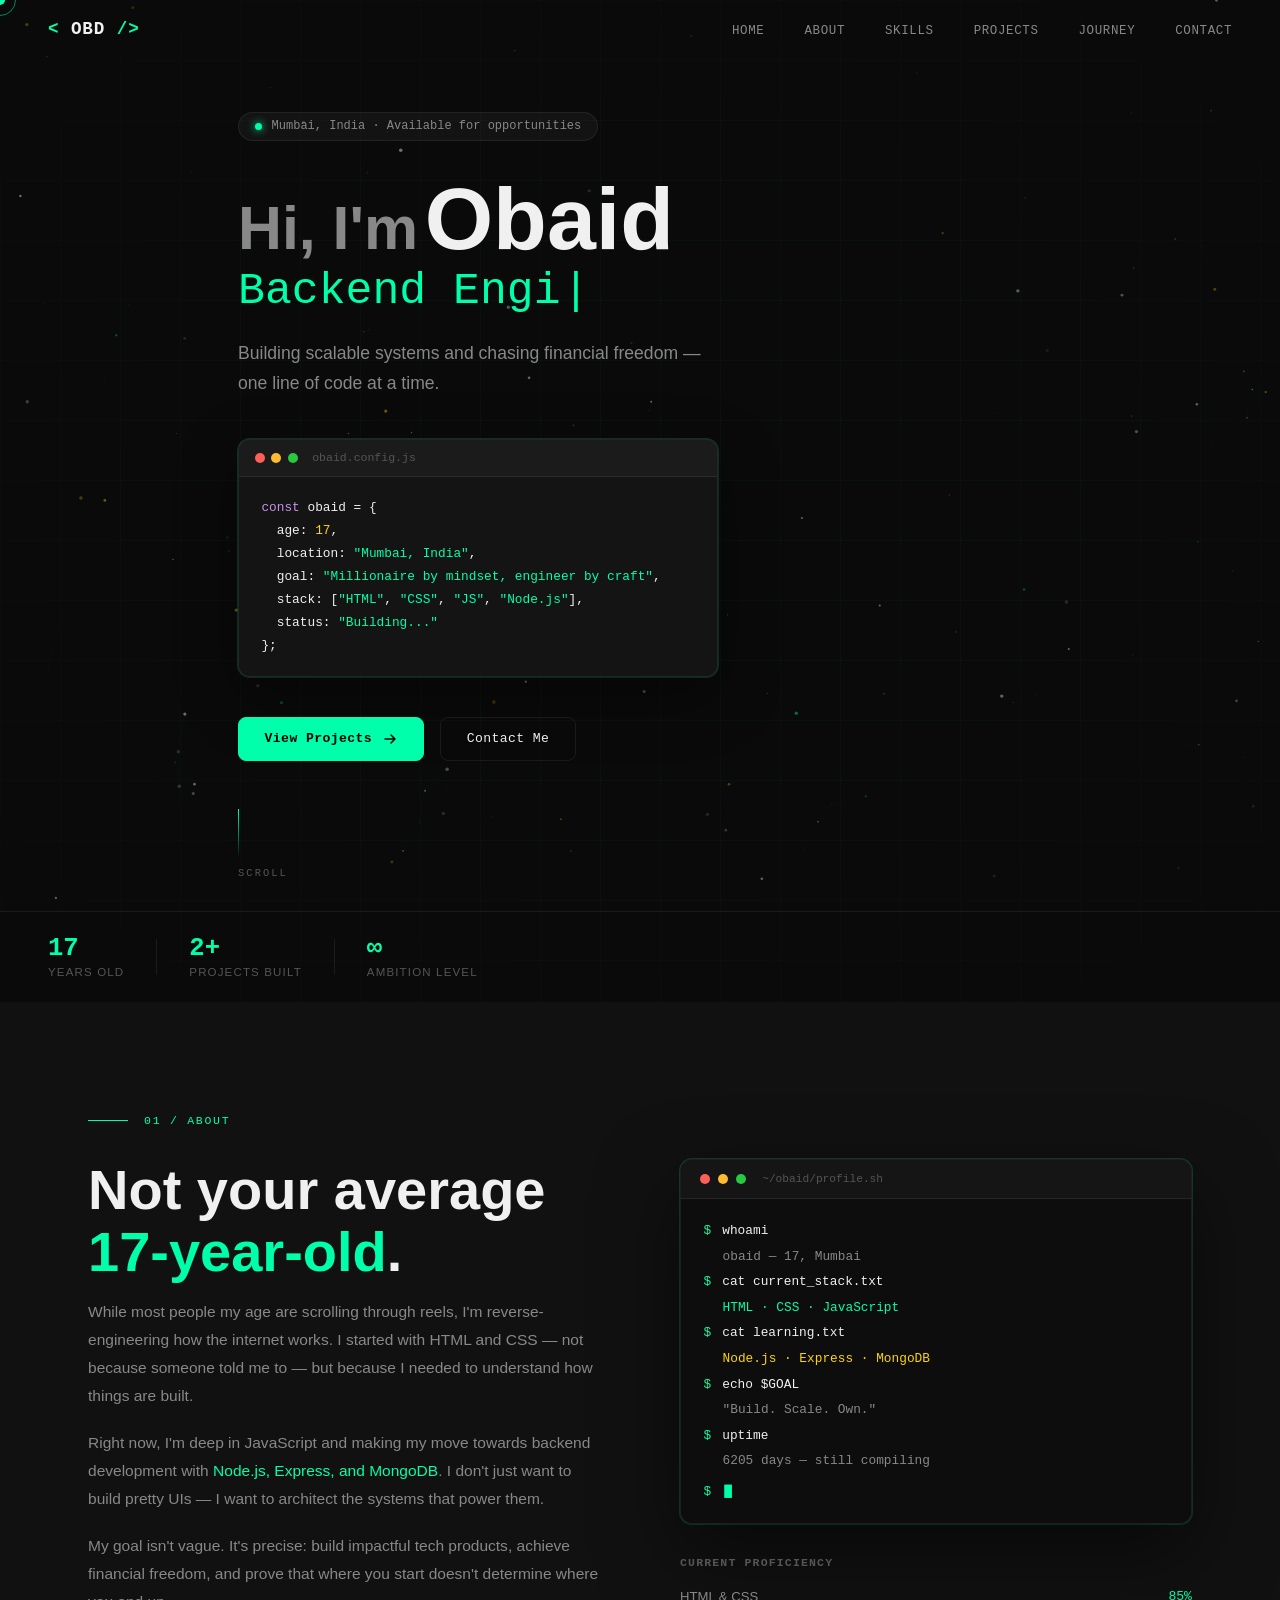
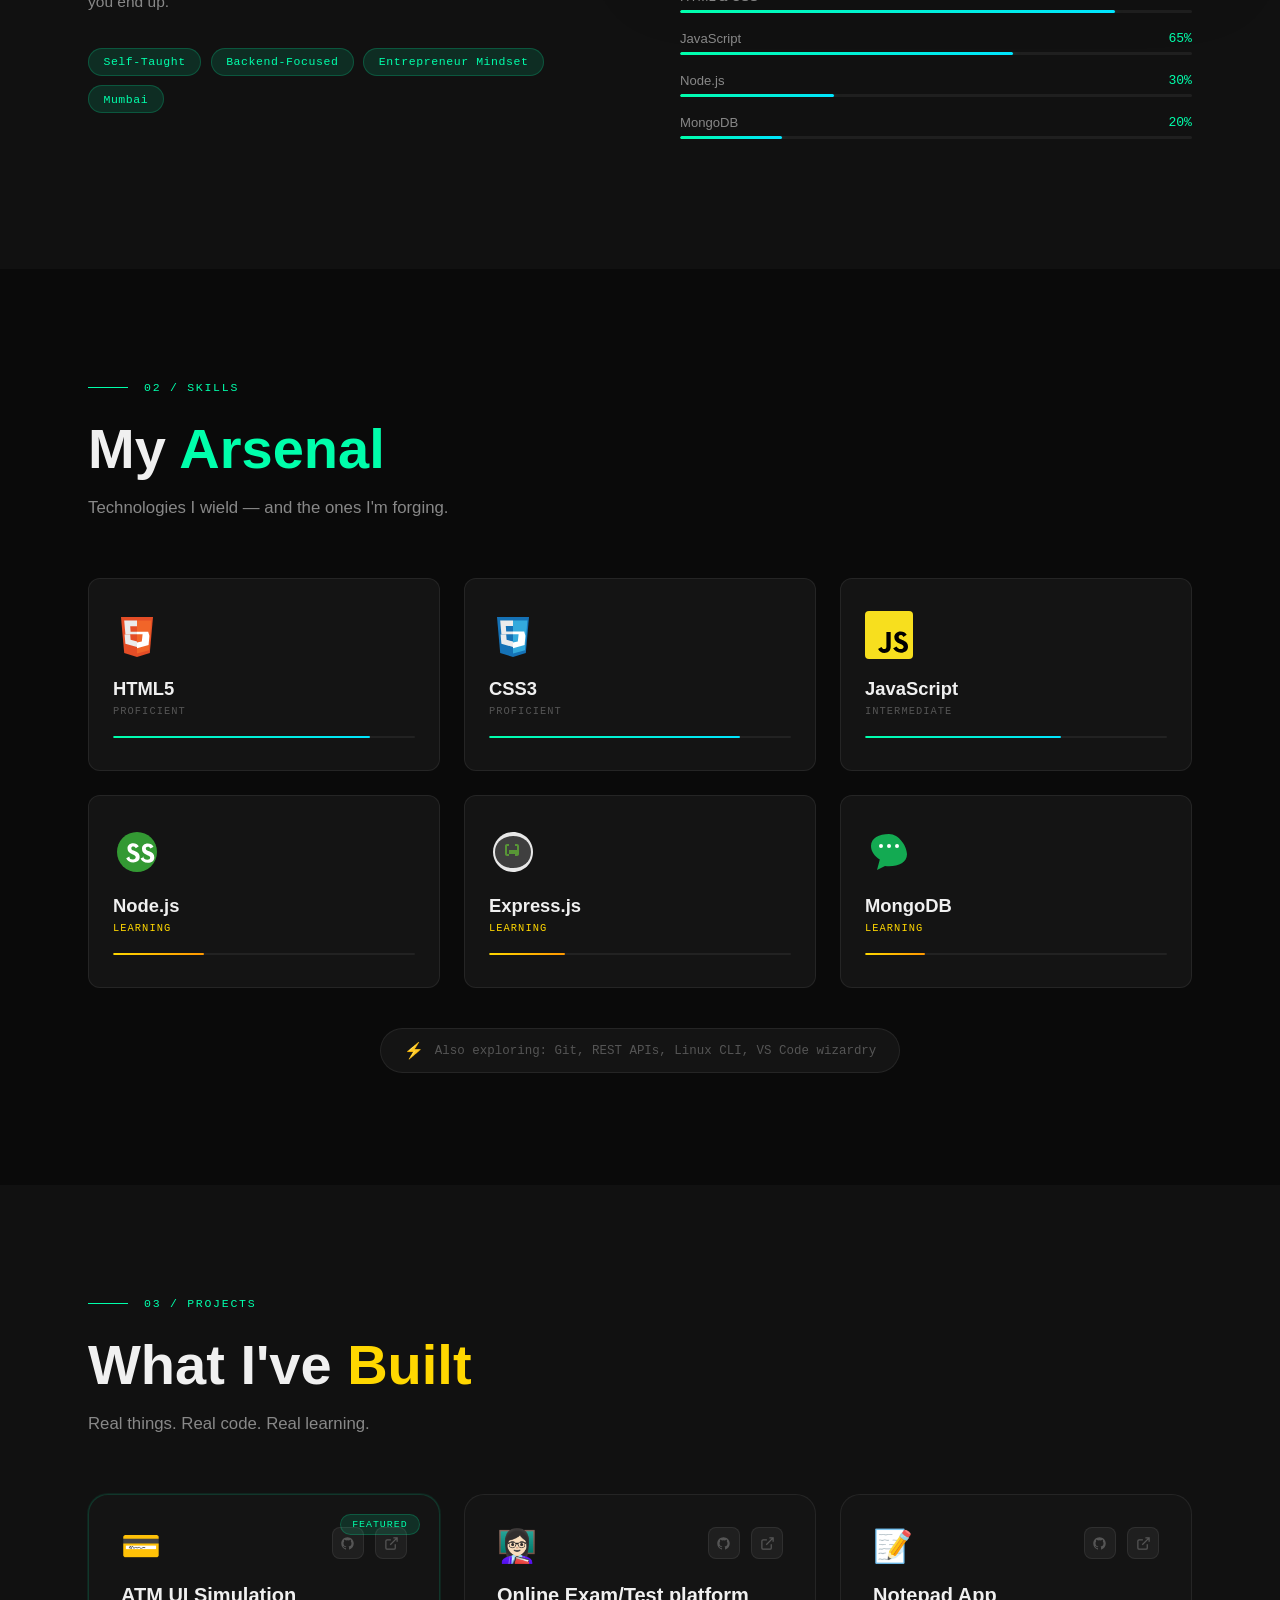
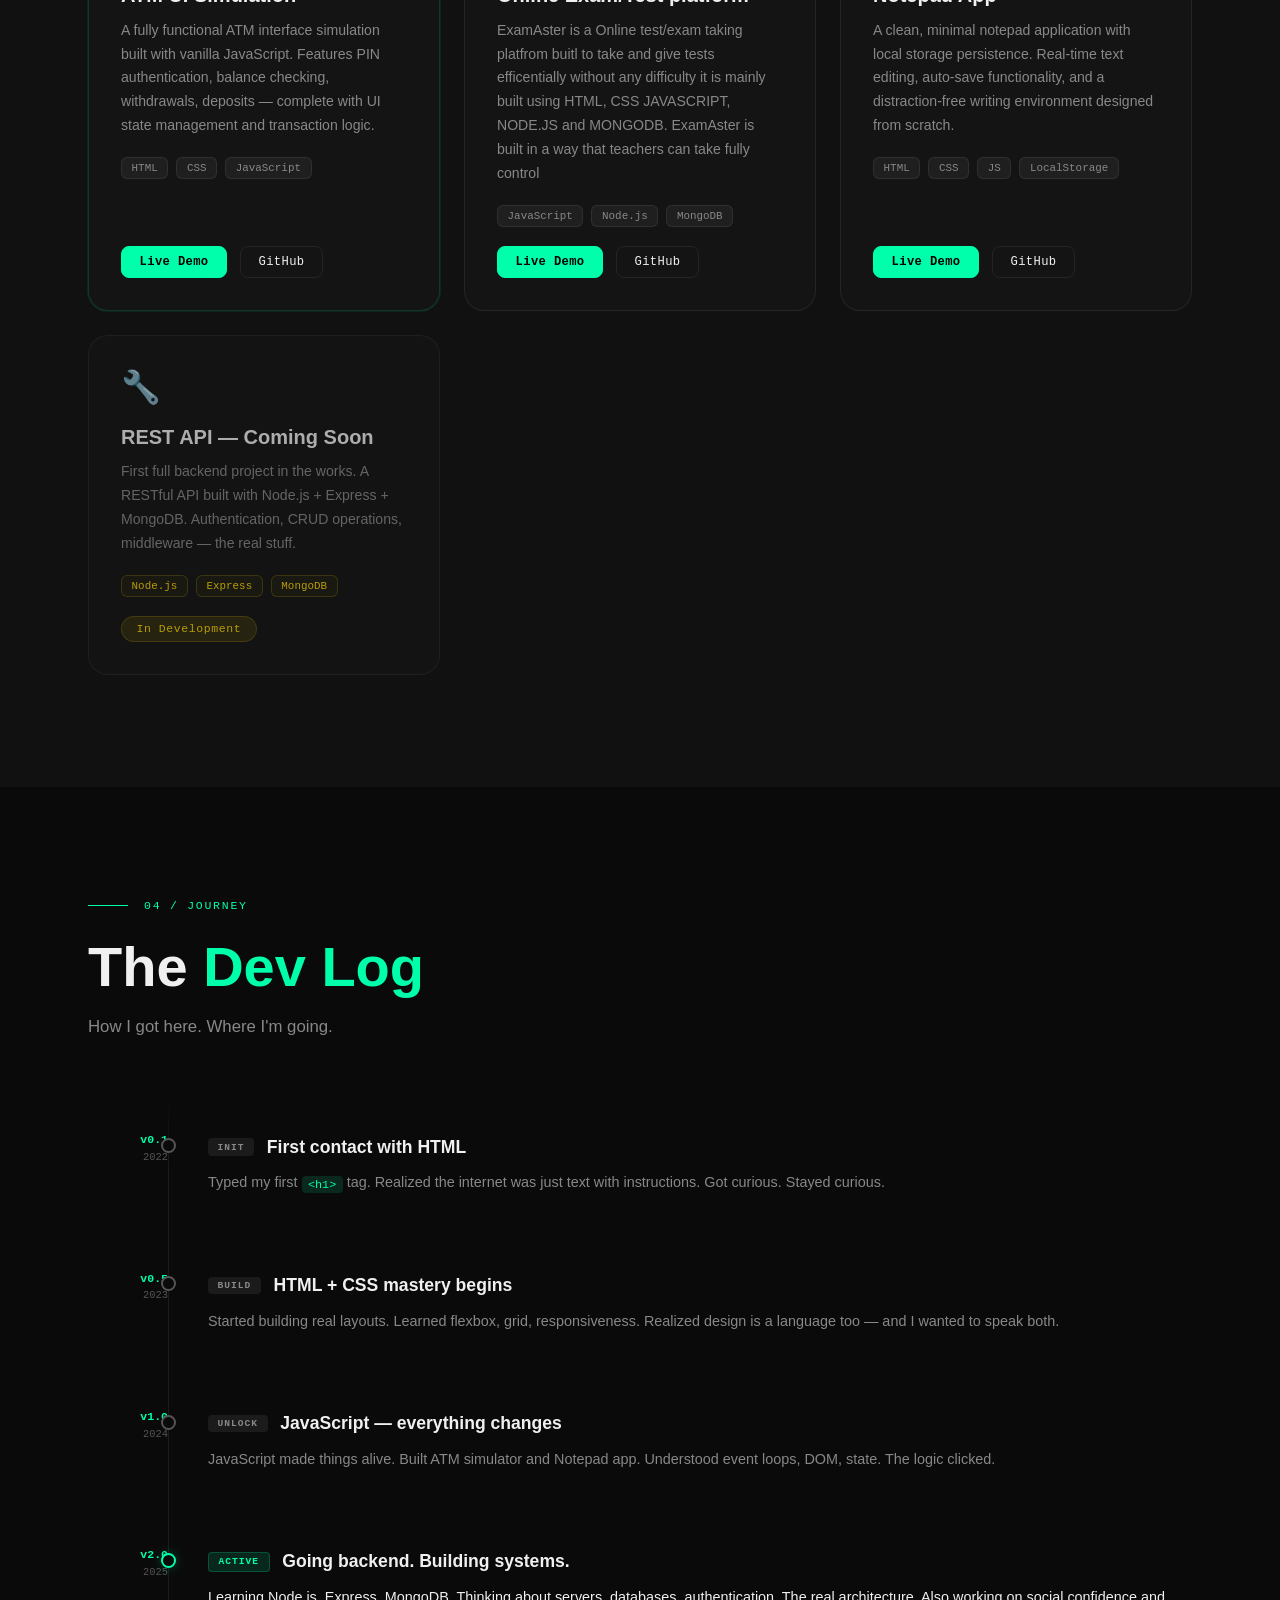
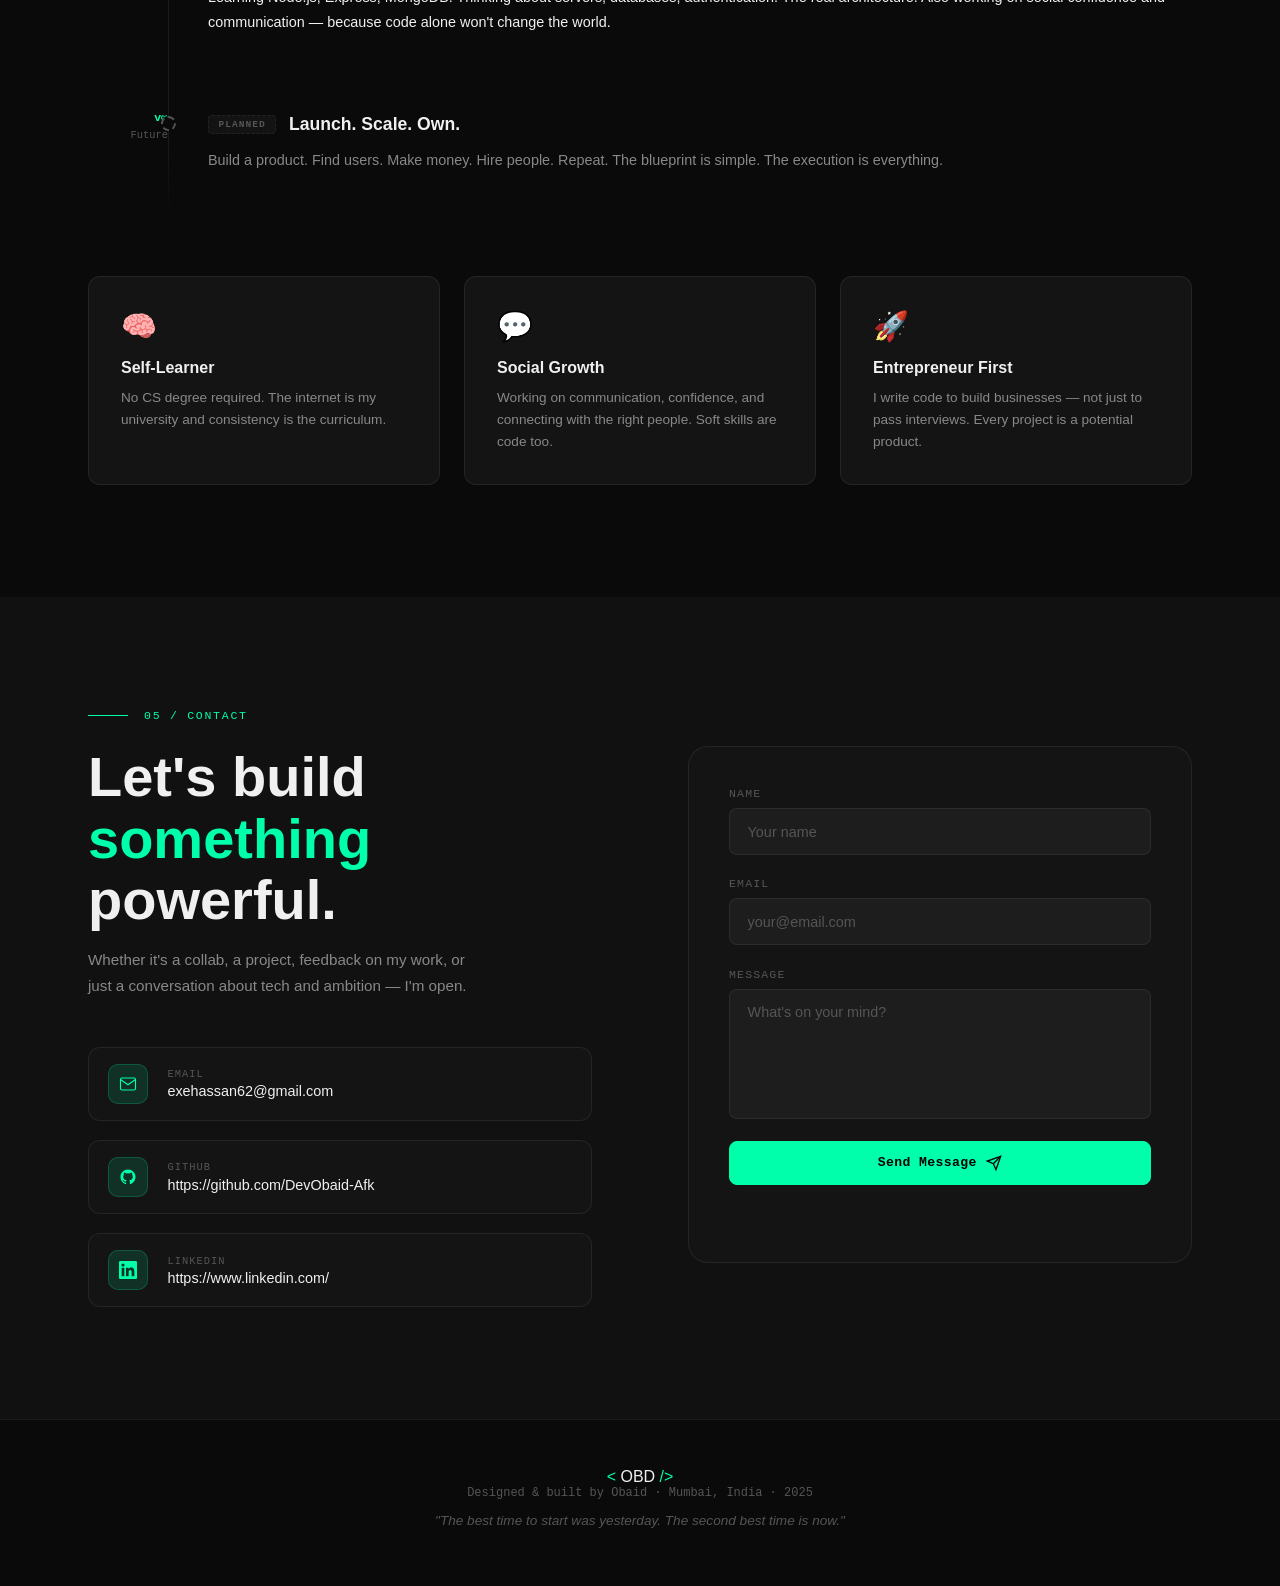
==== commit e240af3e: "Update contact information and links in index.html" ====
--- a/index.html
+++ b/index.html
@@ -796,7 +796,7 @@
             </p>
 
             <div class="contact-links">
-              <a href="mailto:obaid@example.com" class="contact-link">
+              <a href="exehassan62@gmail.com" class="contact-link">
                 <div class="contact-link-icon">
                   <svg
                     viewBox="0 0 24 24"
@@ -812,10 +812,10 @@
                 </div>
                 <div>
                   <span class="contact-link-label">Email</span>
-                  <span class="contact-link-value">obaid@example.com</span>
+                  <span class="contact-link-value">exehassan62@gmail.com</span>
                 </div>
               </a>
-              <a href="https://github.com" target="_blank" class="contact-link">
+              <a href="https://github.com/DevObaid-Afk" target="_blank" class="contact-link">
                 <div class="contact-link-icon">
                   <svg viewBox="0 0 24 24" fill="currentColor">
                     <path
@@ -825,11 +825,11 @@
                 </div>
                 <div>
                   <span class="contact-link-label">GitHub</span>
-                  <span class="contact-link-value">github.com/obaid</span>
+                  <span class="contact-link-value">https://github.com/DevObaid-Afk</span>
                 </div>
               </a>
               <a
-                href="https://linkedin.com"
+                href="https://www.linkedin.com/in/hassan-ansari-4387883a8/"
                 target="_blank"
                 class="contact-link"
               >
@@ -842,7 +842,7 @@
                 </div>
                 <div>
                   <span class="contact-link-label">LinkedIn</span>
-                  <span class="contact-link-value">linkedin.com/in/obaid</span>
+                  <span class="contact-link-value">https://www.linkedin.com/</span>
                 </div>
               </a>
             </div>
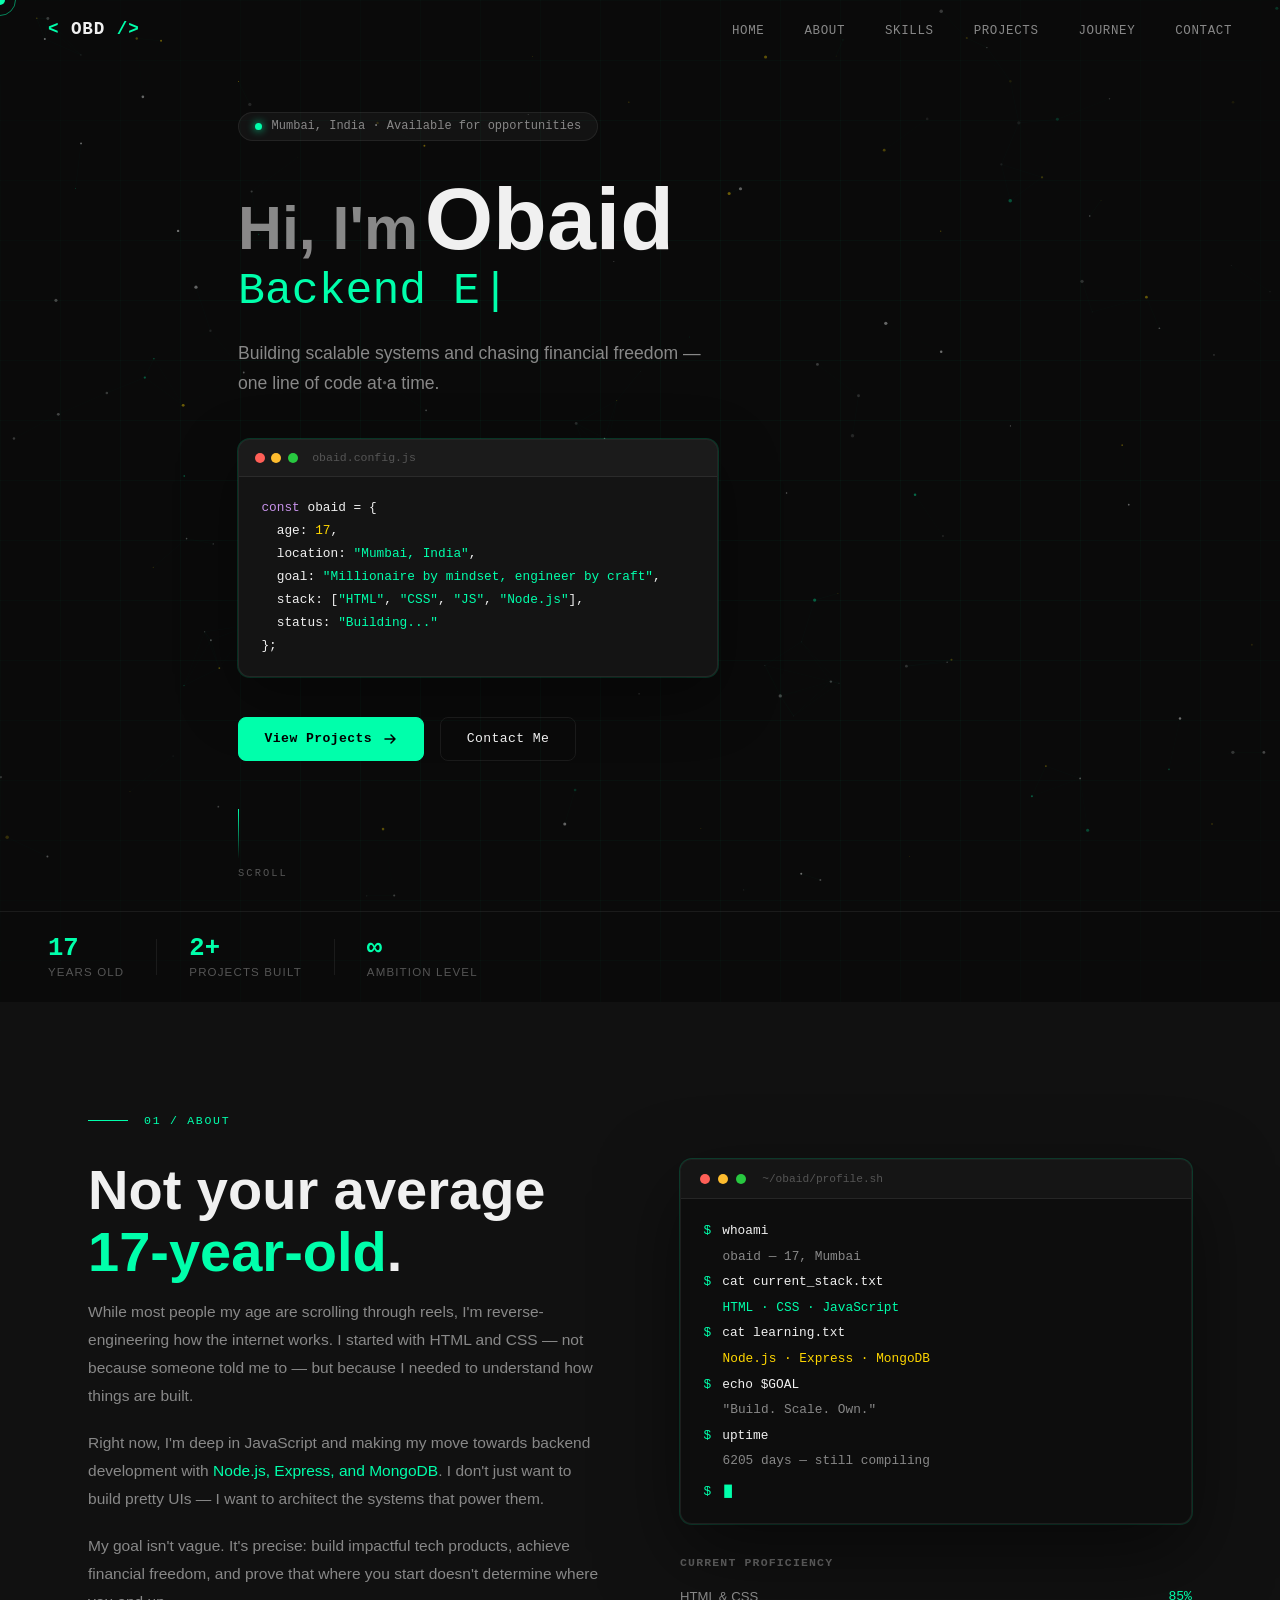
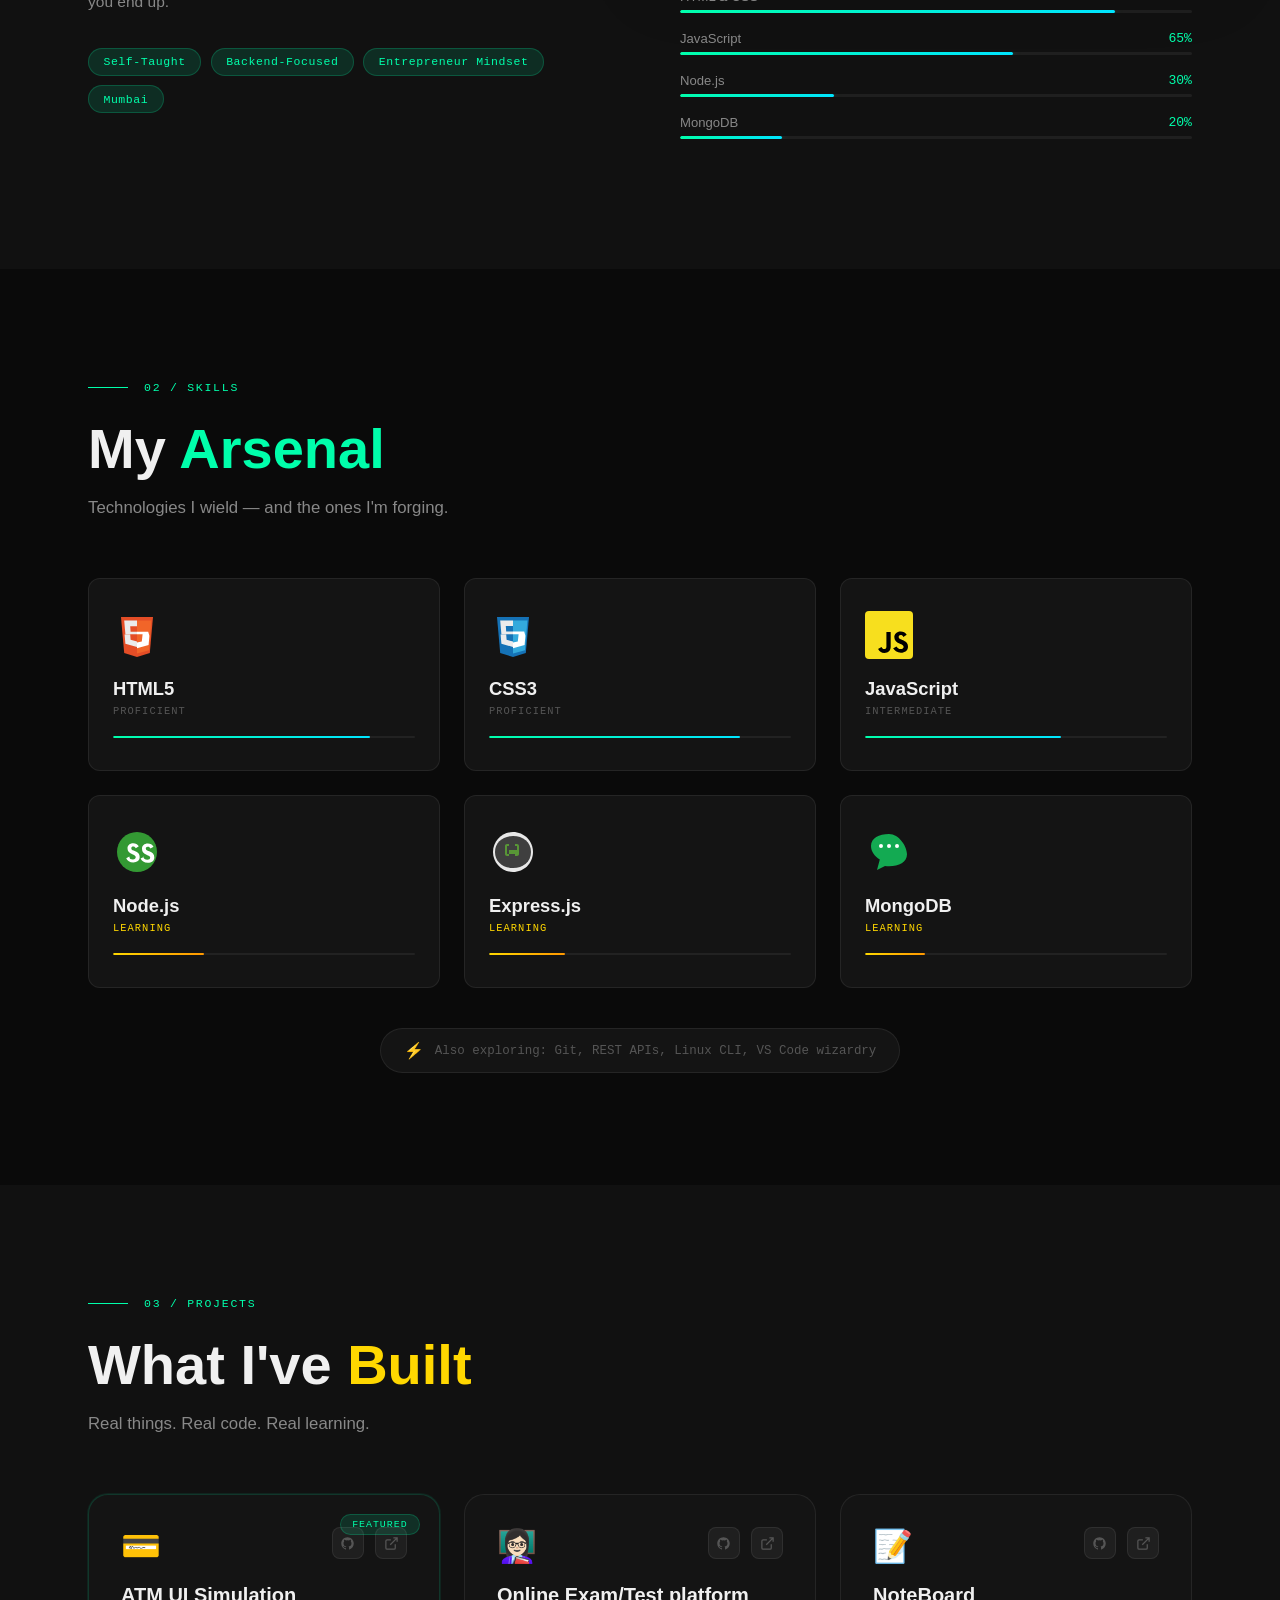
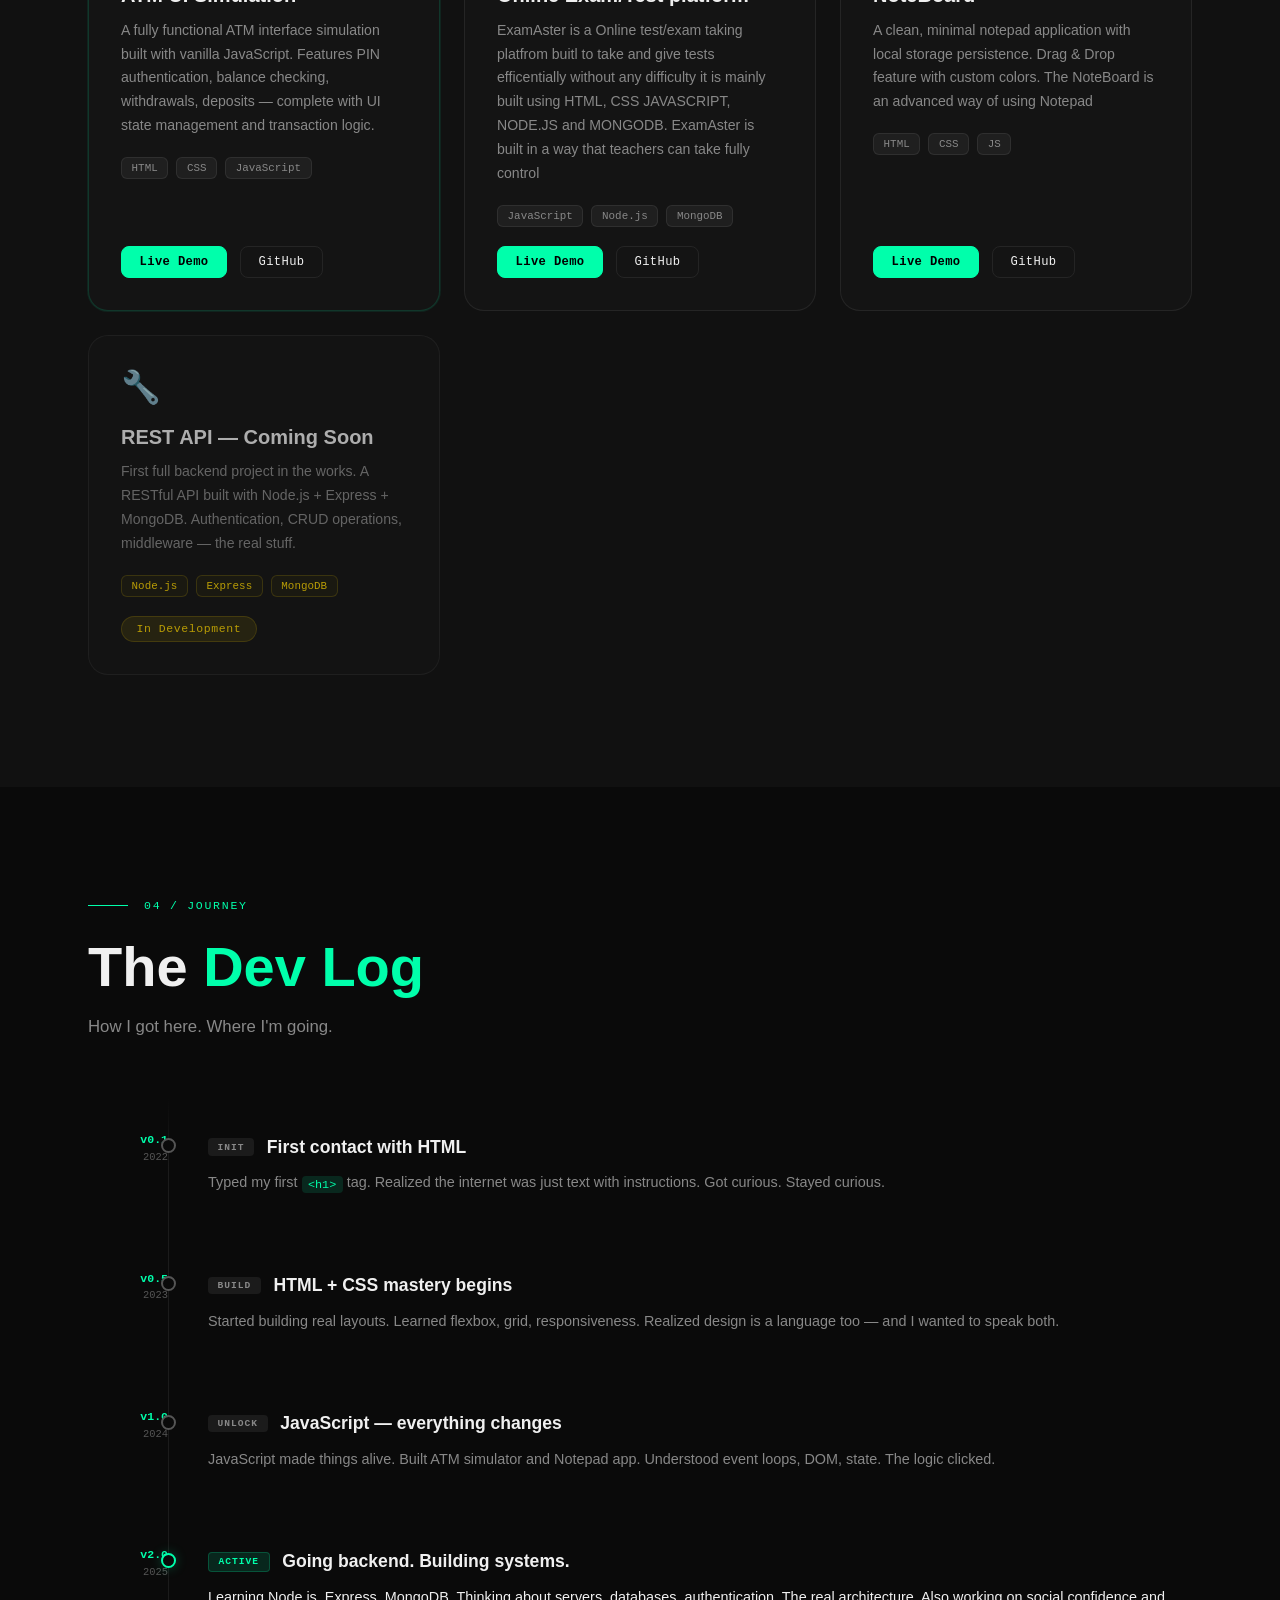
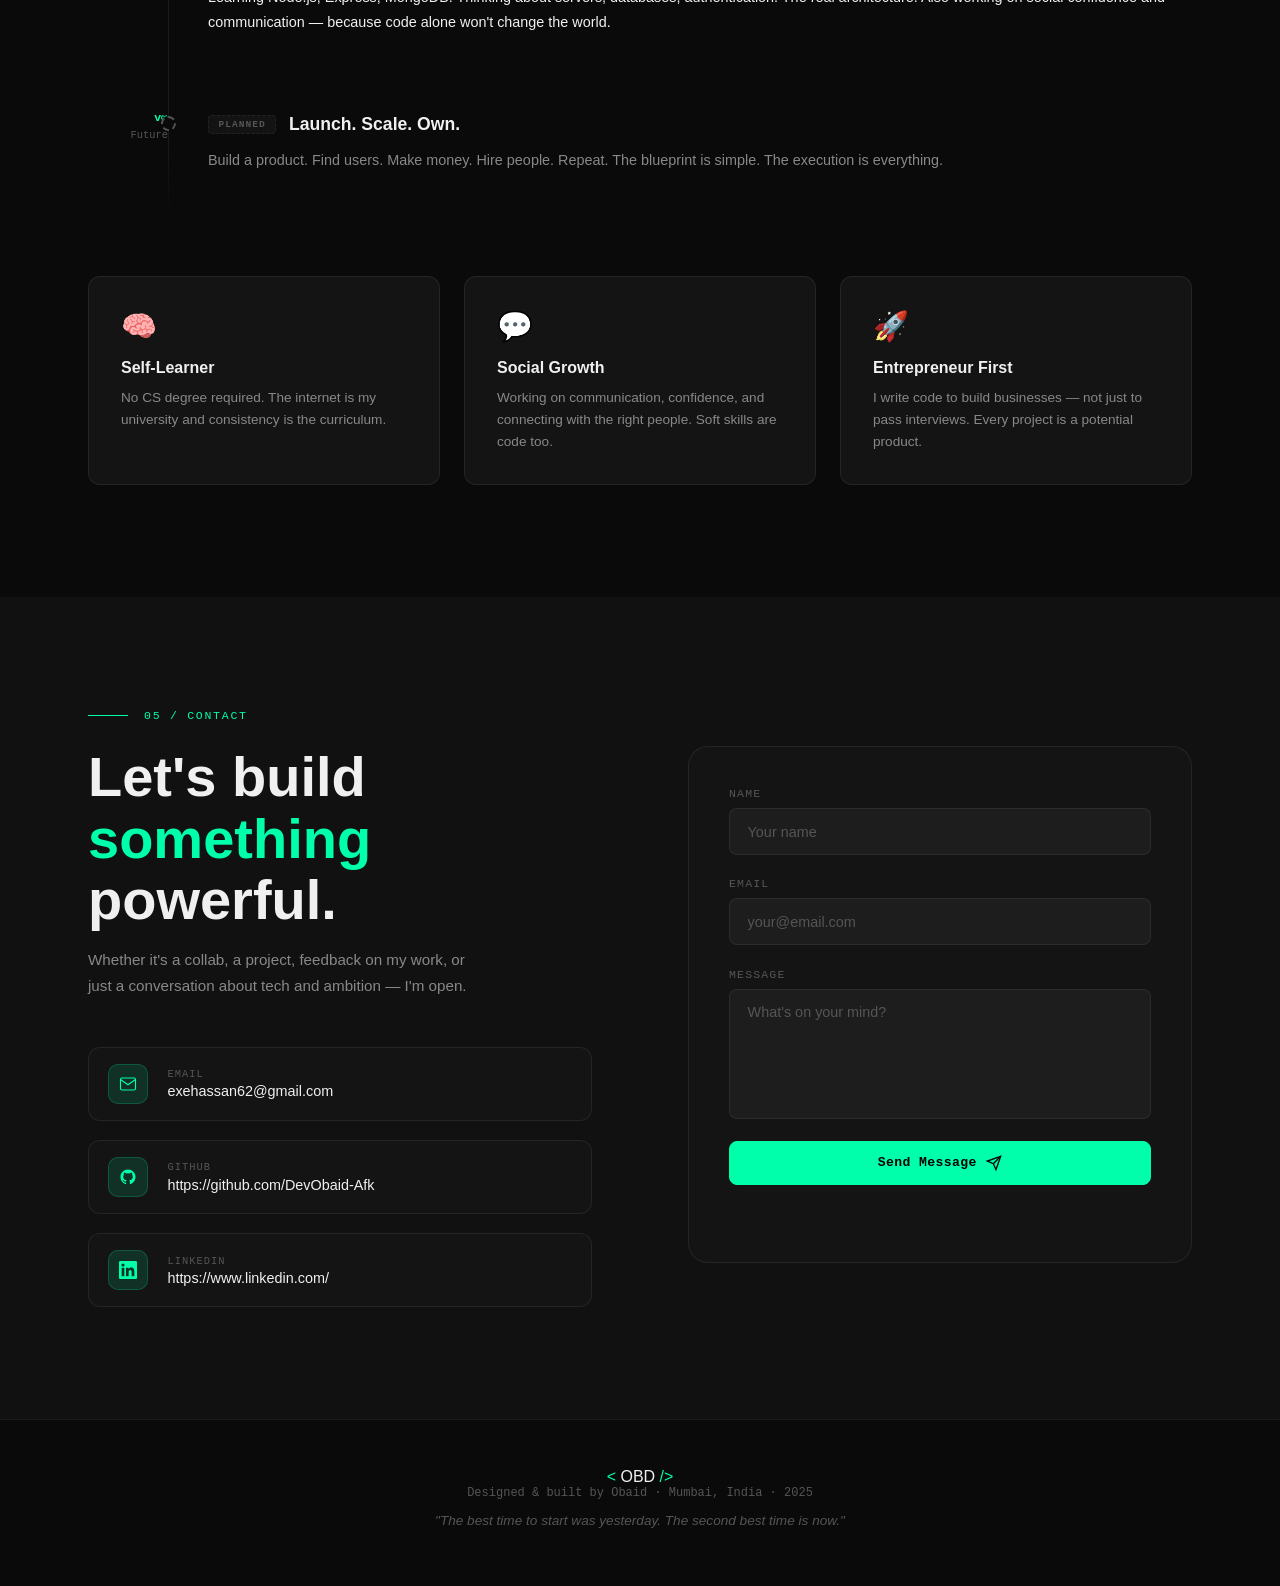
==== commit 6f56d5ed: "Update NoteBoard project details and links Updated project title and description for NoteBoard. Chan" ====
--- a/index.html
+++ b/index.html
@@ -583,7 +583,7 @@
                     />
                   </svg>
                 </a>
-                <a href="#" class="icon-link" title="Live Demo">
+                <a href="https://devobaid-afk.github.io/noteBoard/" class="icon-link" title="Live Demo">
                   <svg
                     viewBox="0 0 24 24"
                     fill="none"
@@ -598,23 +598,20 @@
               </div>
             </div>
             <div class="project-body">
-              <h3 class="project-title">Notepad App</h3>
+              <h3 class="project-title">NoteBoard</h3>
               <p class="project-desc">
                 A clean, minimal notepad application with local storage
-                persistence. Real-time text editing, auto-save functionality,
-                and a distraction-free writing environment designed from
-                scratch.
+                persistence. Drag & Drop feature with custom colors. The NoteBoard is an advanced way of using Notepad
               </p>
               <div class="project-tech">
                 <span class="tech-tag">HTML</span>
                 <span class="tech-tag">CSS</span>
                 <span class="tech-tag">JS</span>
-                <span class="tech-tag">LocalStorage</span>
               </div>
             </div>
             <div class="project-footer">
-              <a href="#" class="btn btn-sm btn-primary">Live Demo</a>
-              <a href="#" class="btn btn-sm btn-ghost">GitHub</a>
+              <a href="https://devobaid-afk.github.io/noteBoard/" class="btn btn-sm btn-primary">Live Demo</a>
+              <a href="https://github.com/DevObaid-Afk/noteBoard" class="btn btn-sm btn-ghost">GitHub</a>
             </div>
           </div>
 
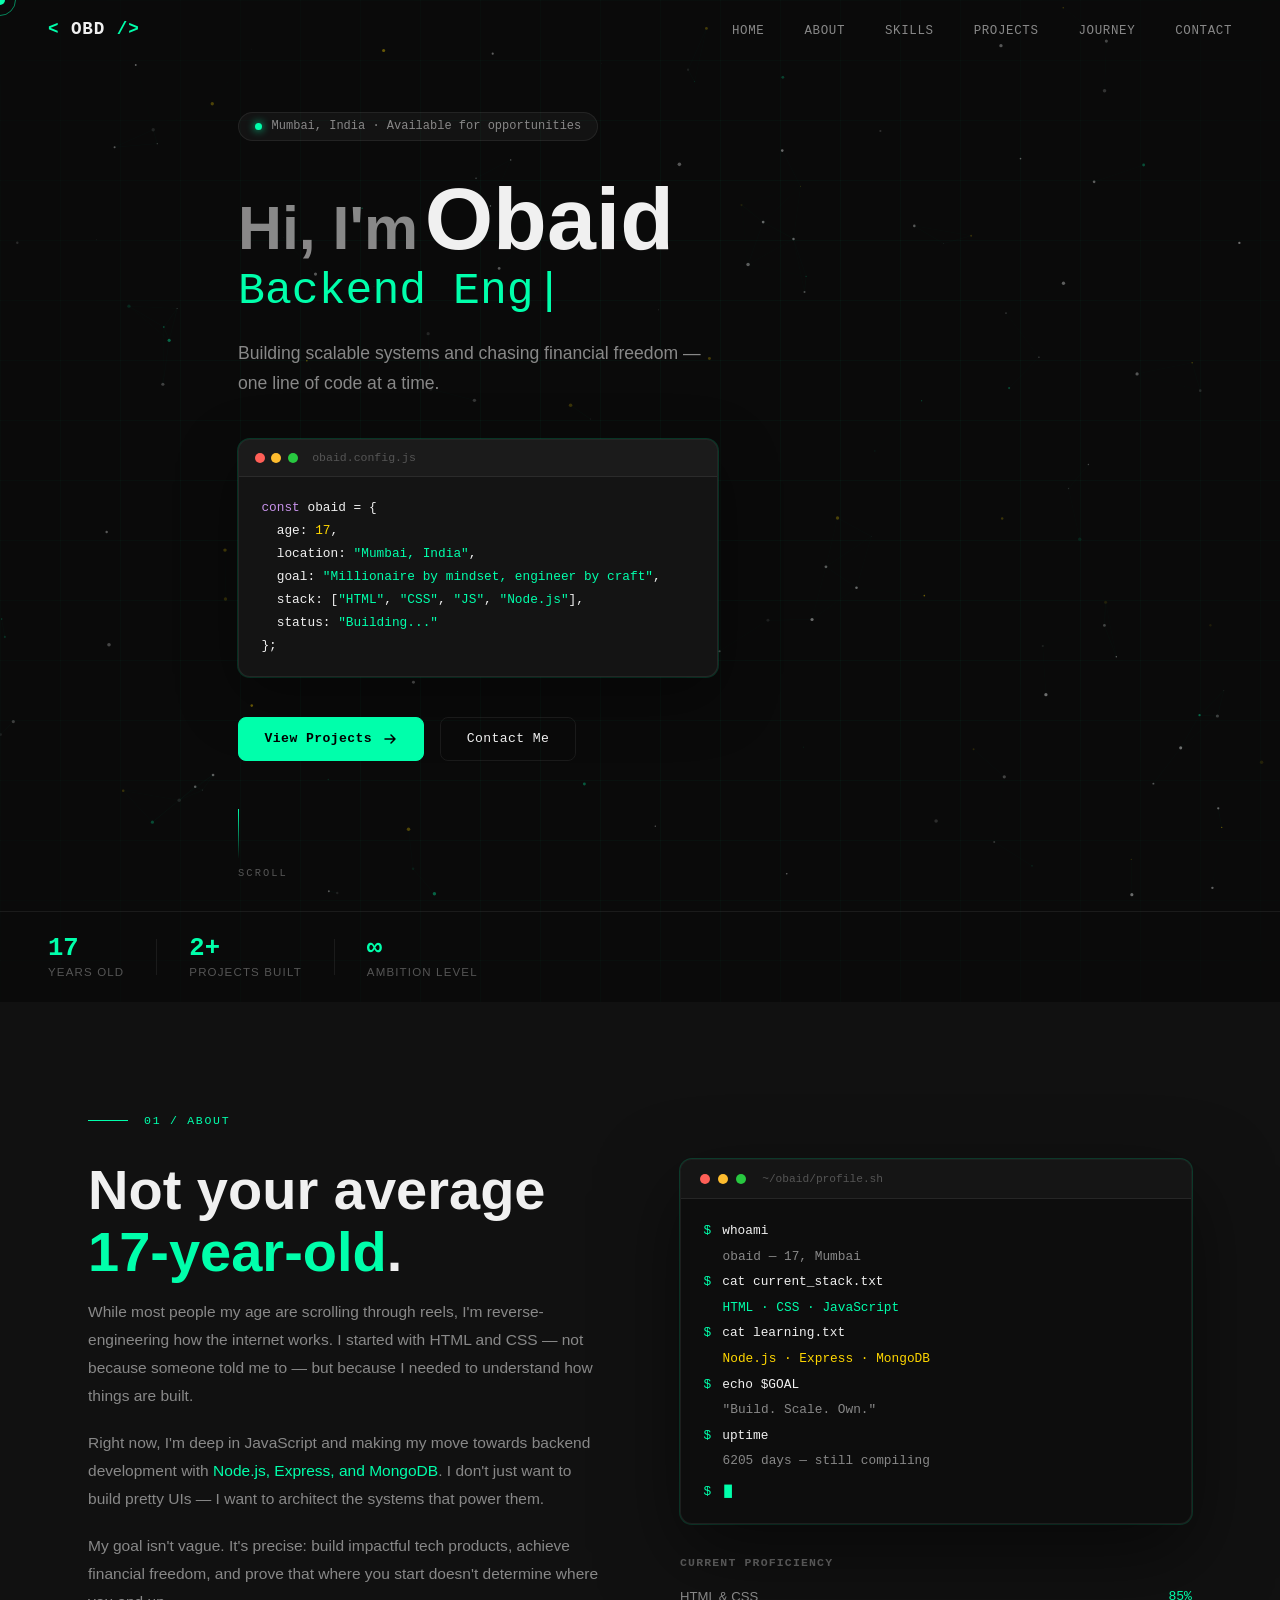
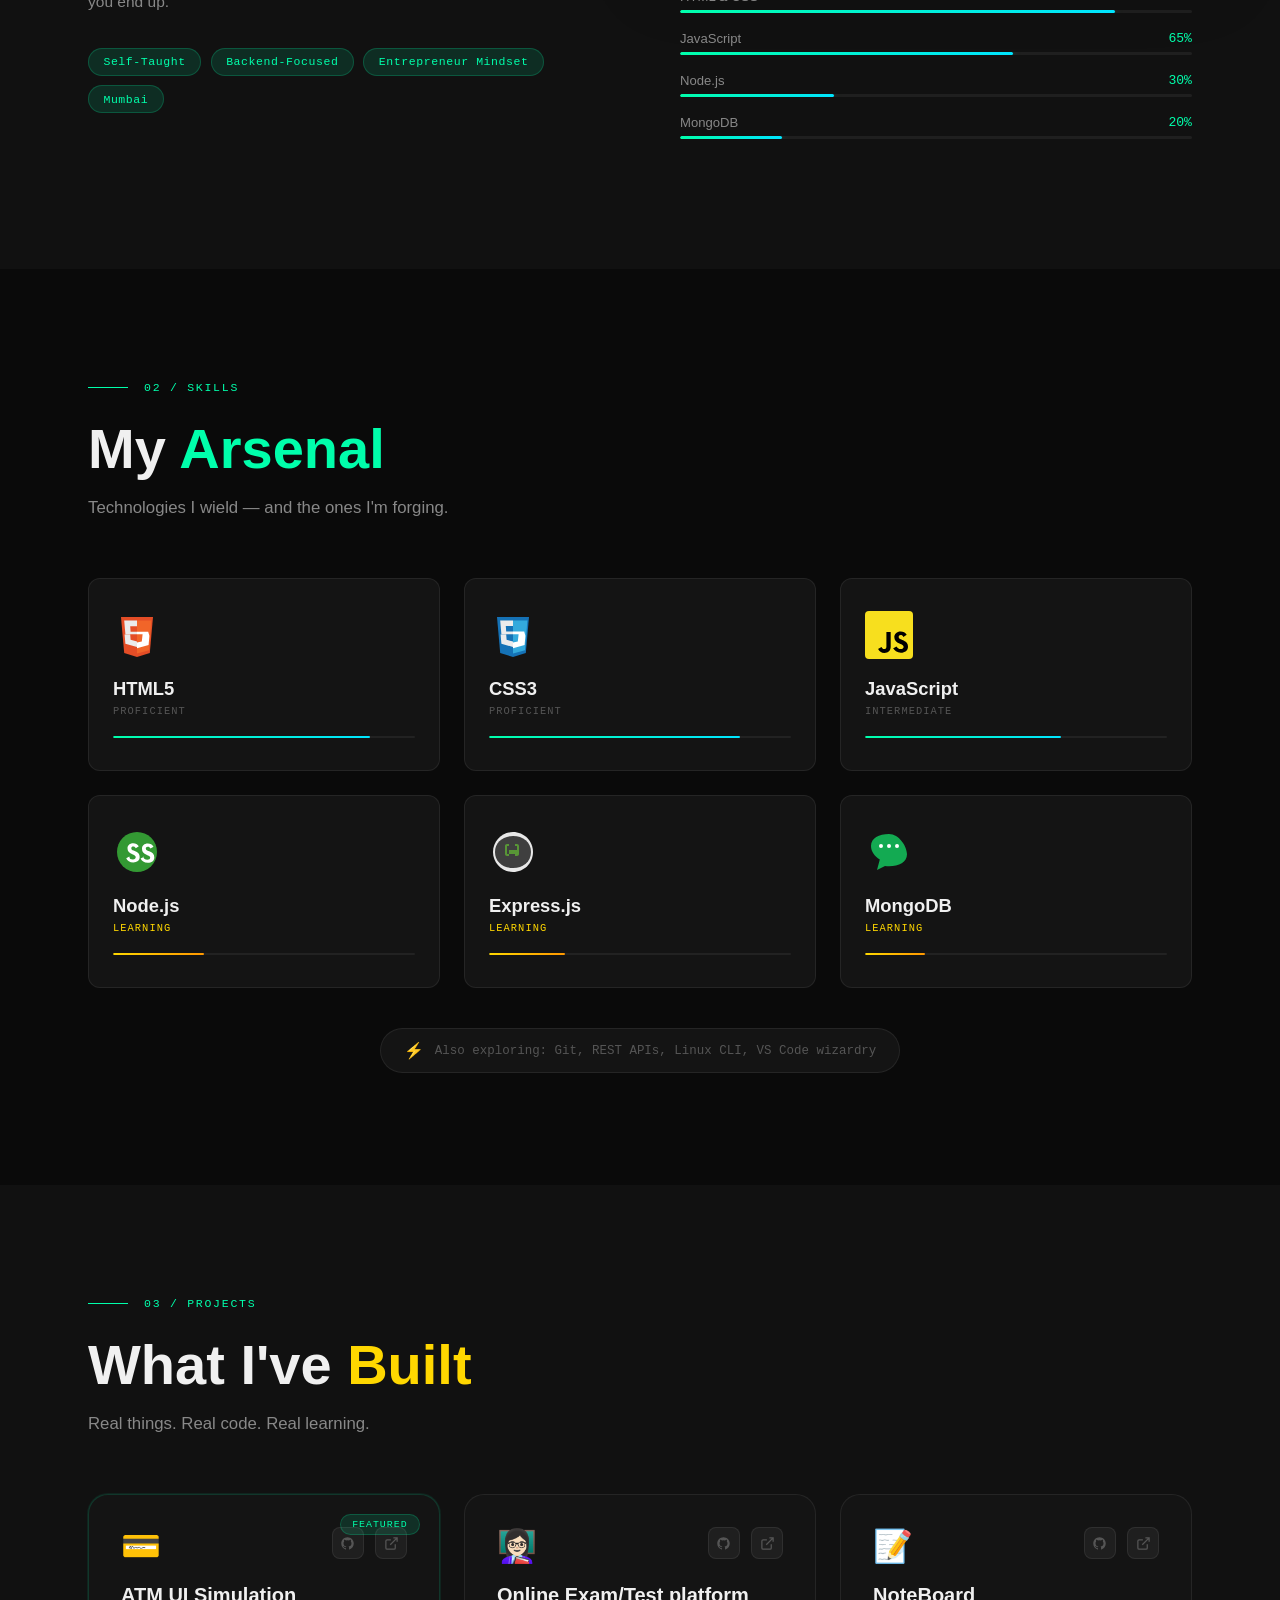
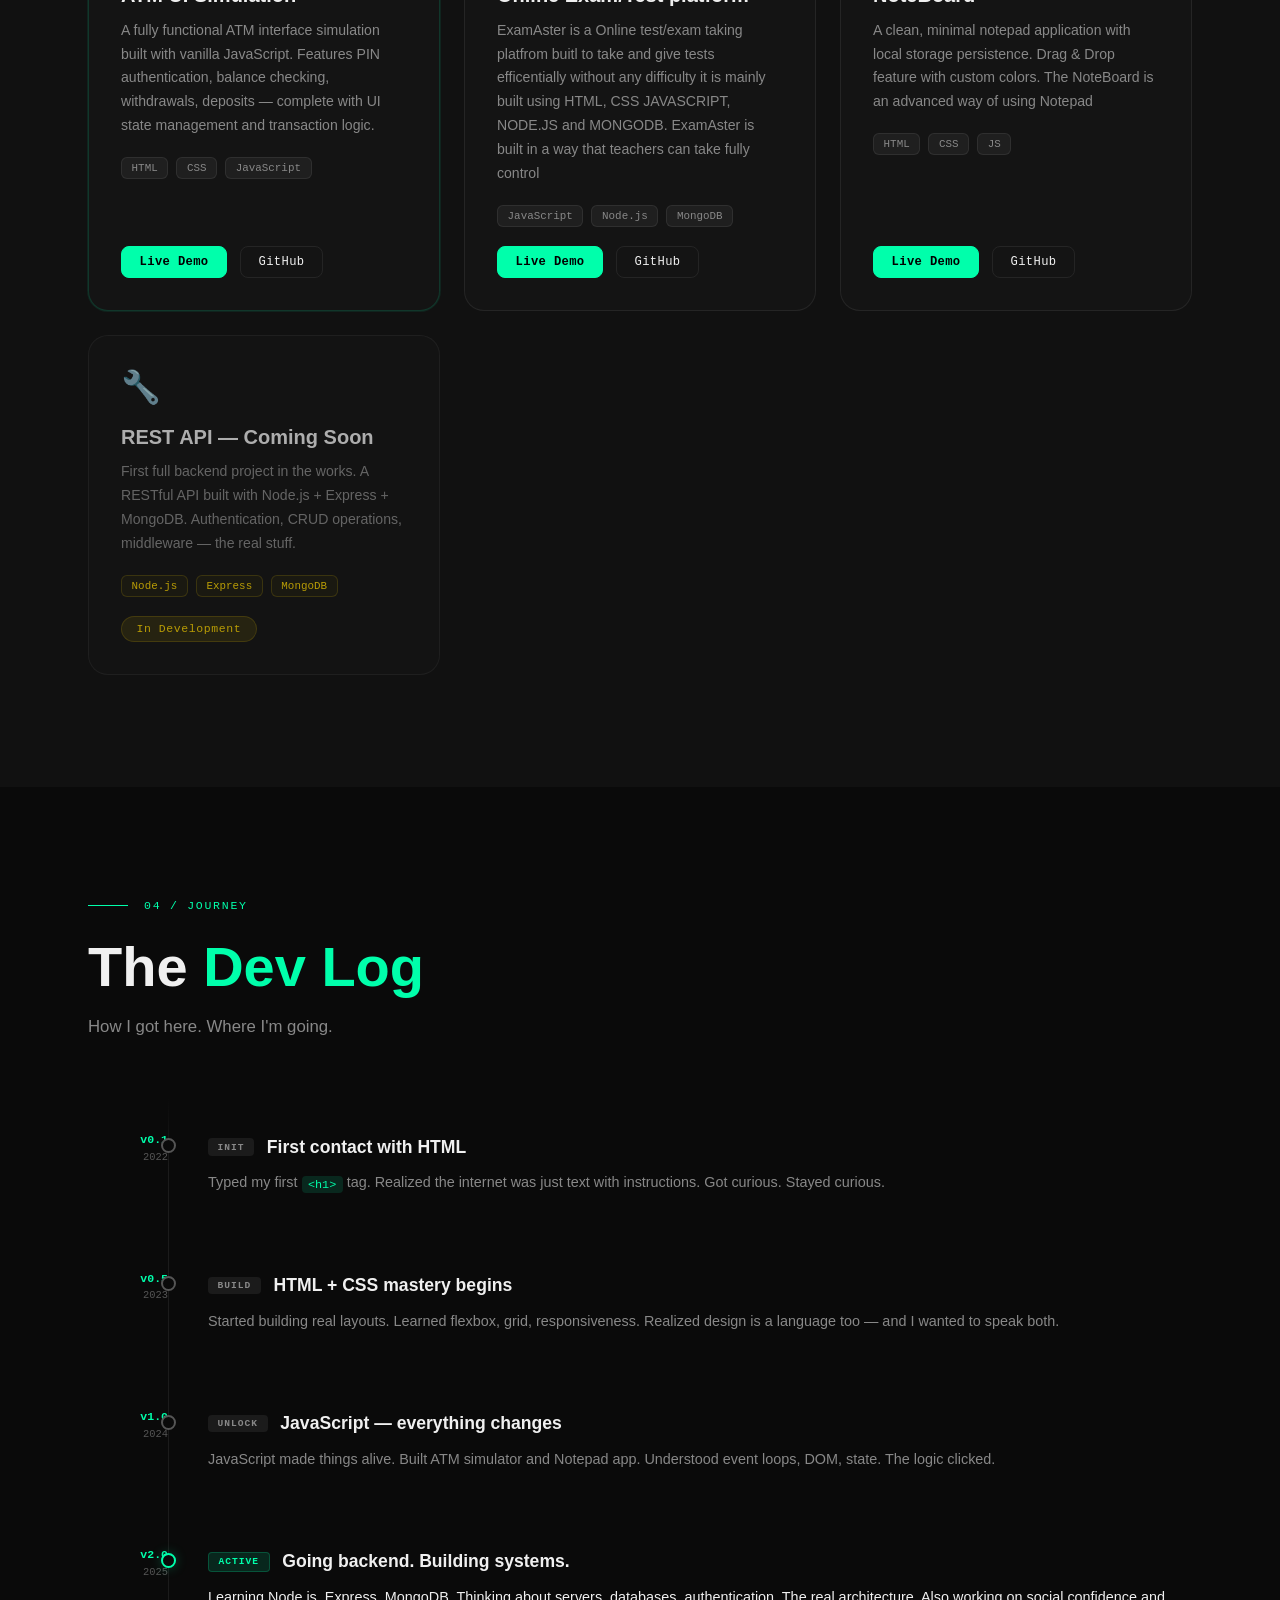
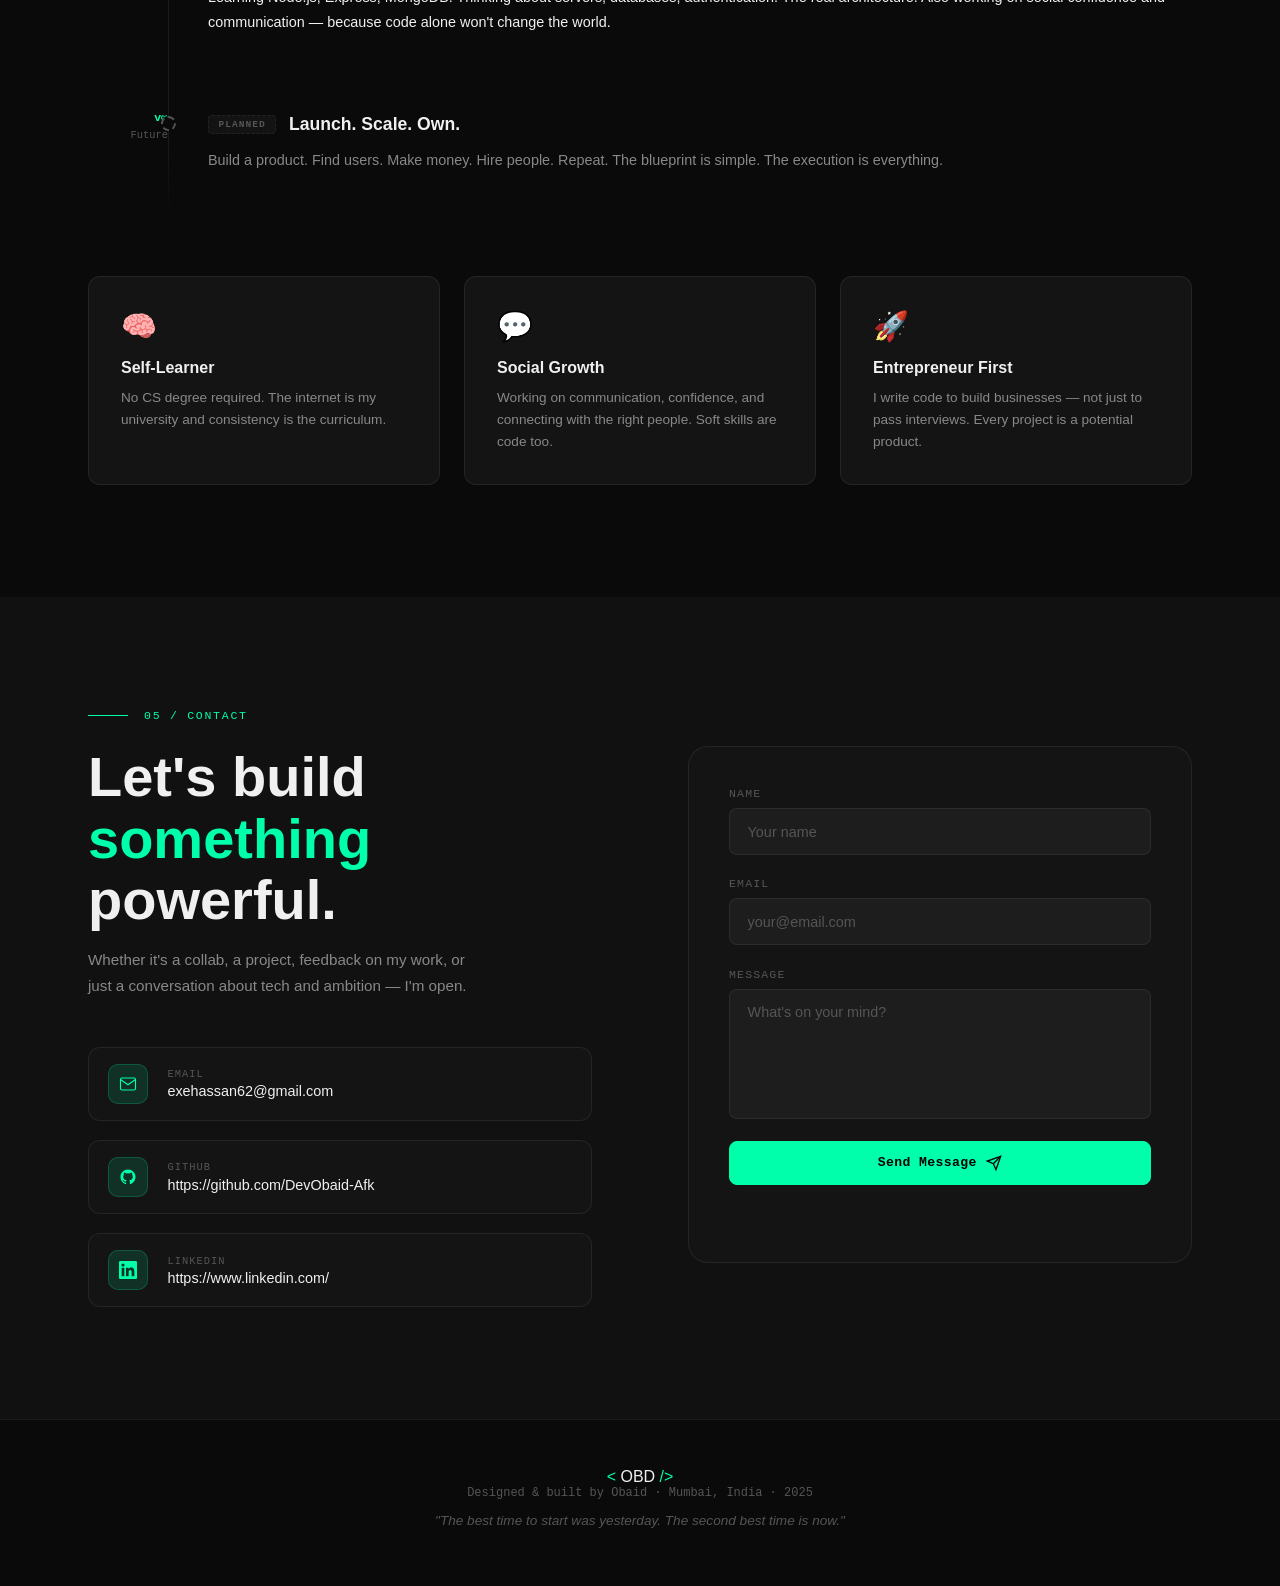
==== commit 1606eb1f: "Update link in index.html to use a placeholder" ====
--- a/index.html
+++ b/index.html
@@ -583,7 +583,7 @@
                     />
                   </svg>
                 </a>
-                <a href="https://devobaid-afk.github.io/noteBoard/" class="icon-link" title="Live Demo">
+                <a href="#" class="icon-link" title="Live Demo">
                   <svg
                     viewBox="0 0 24 24"
                     fill="none"
